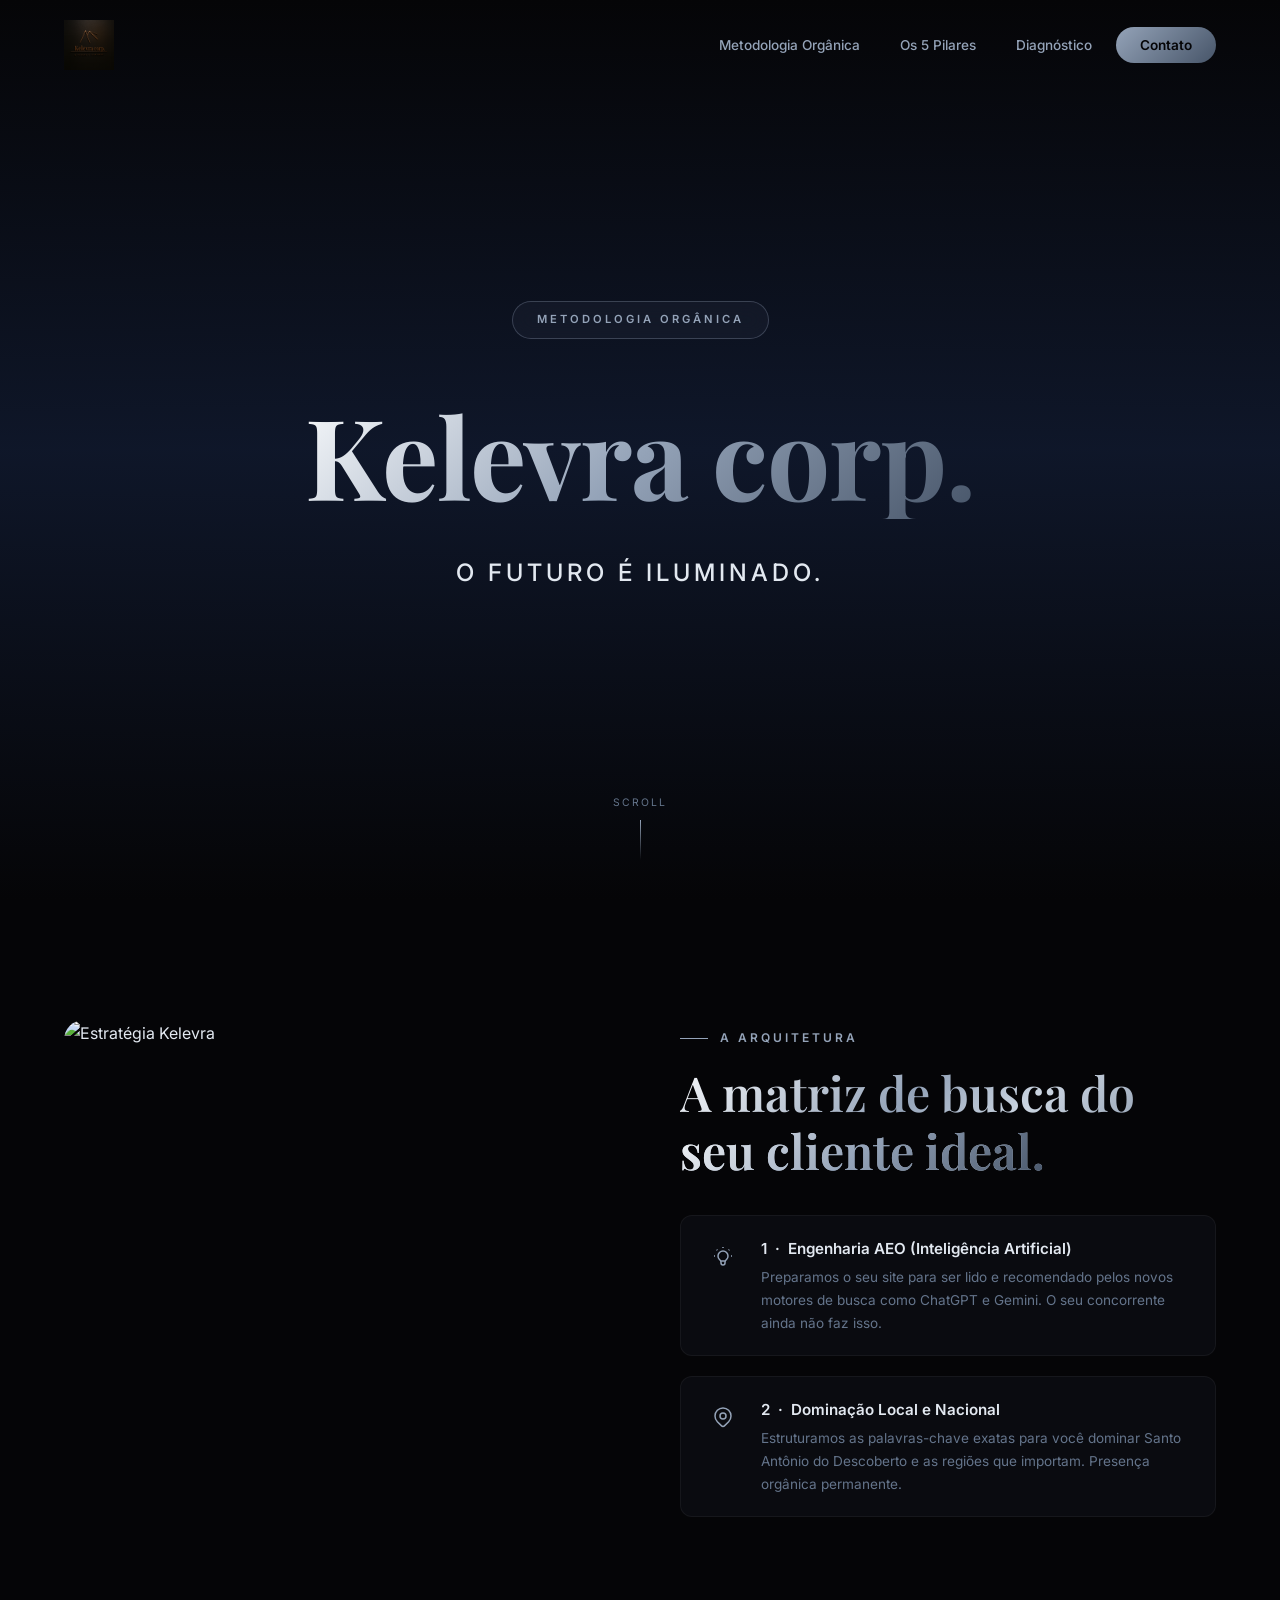
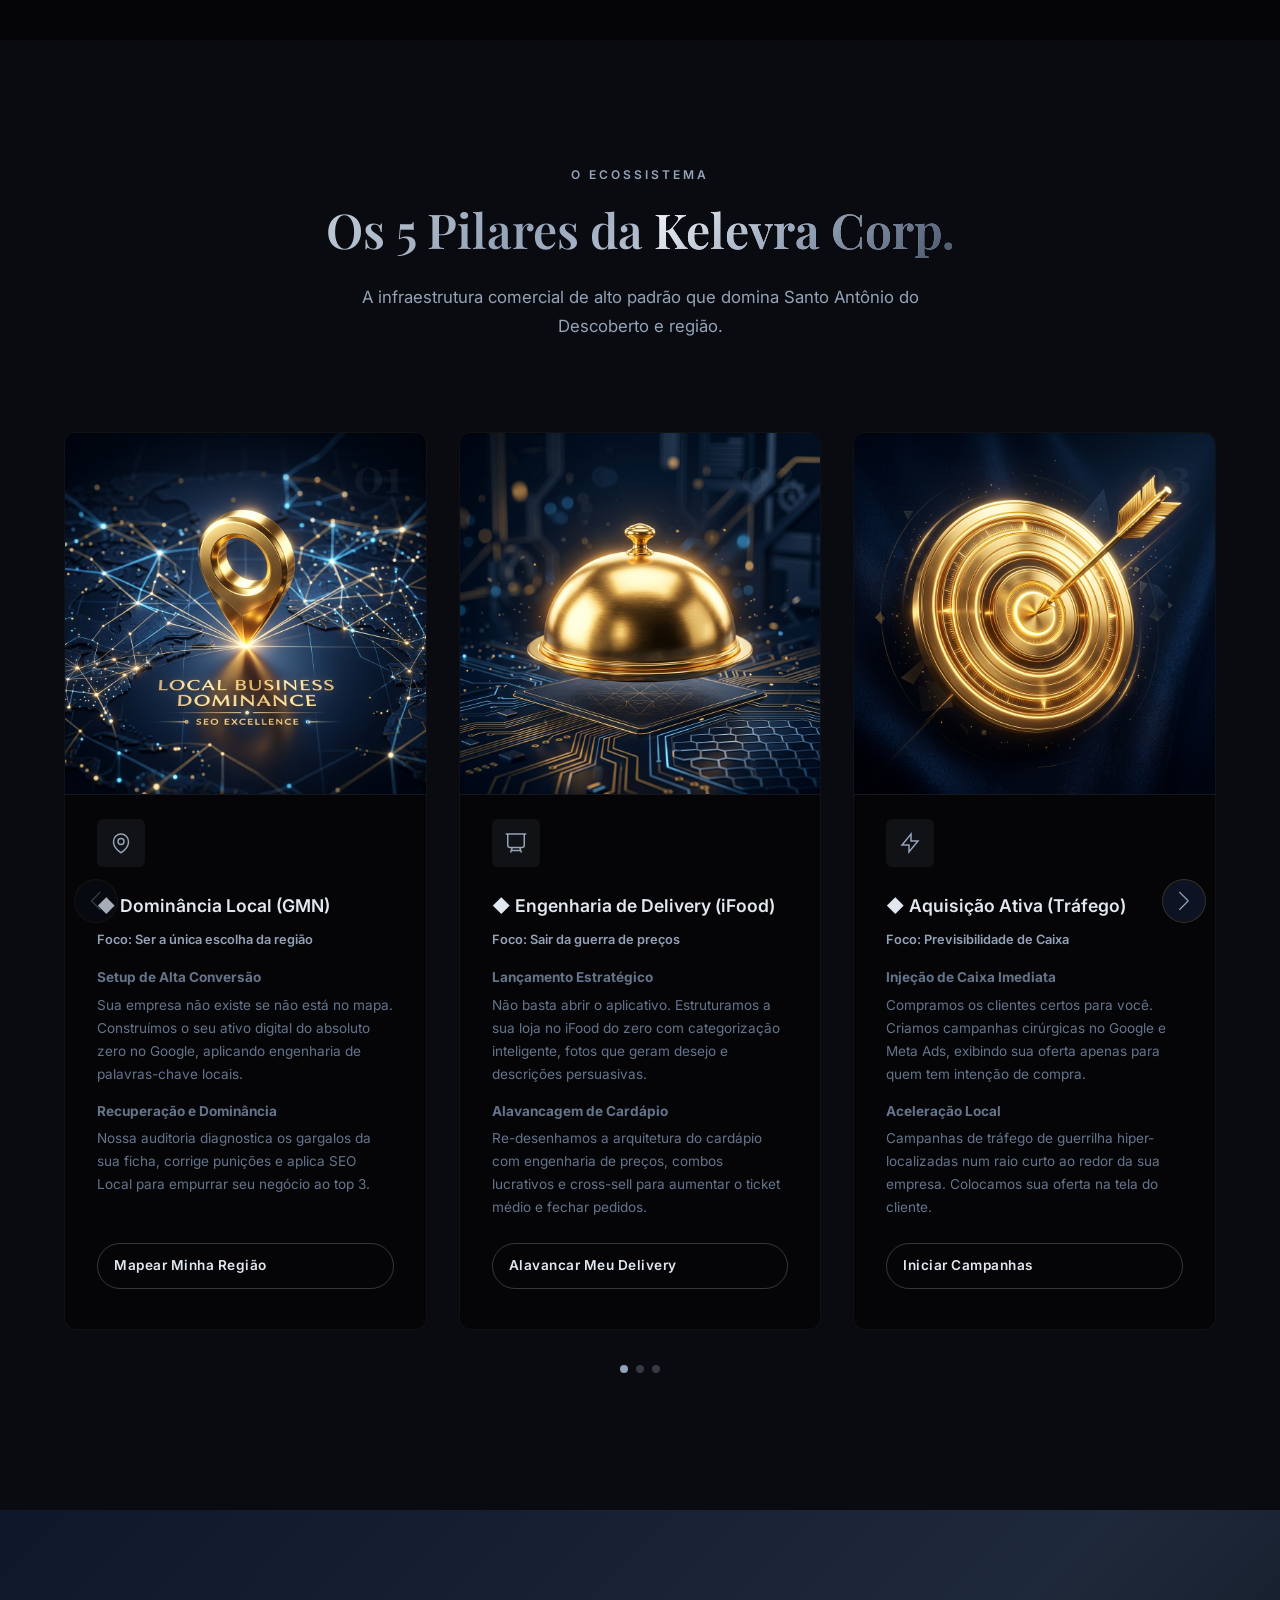
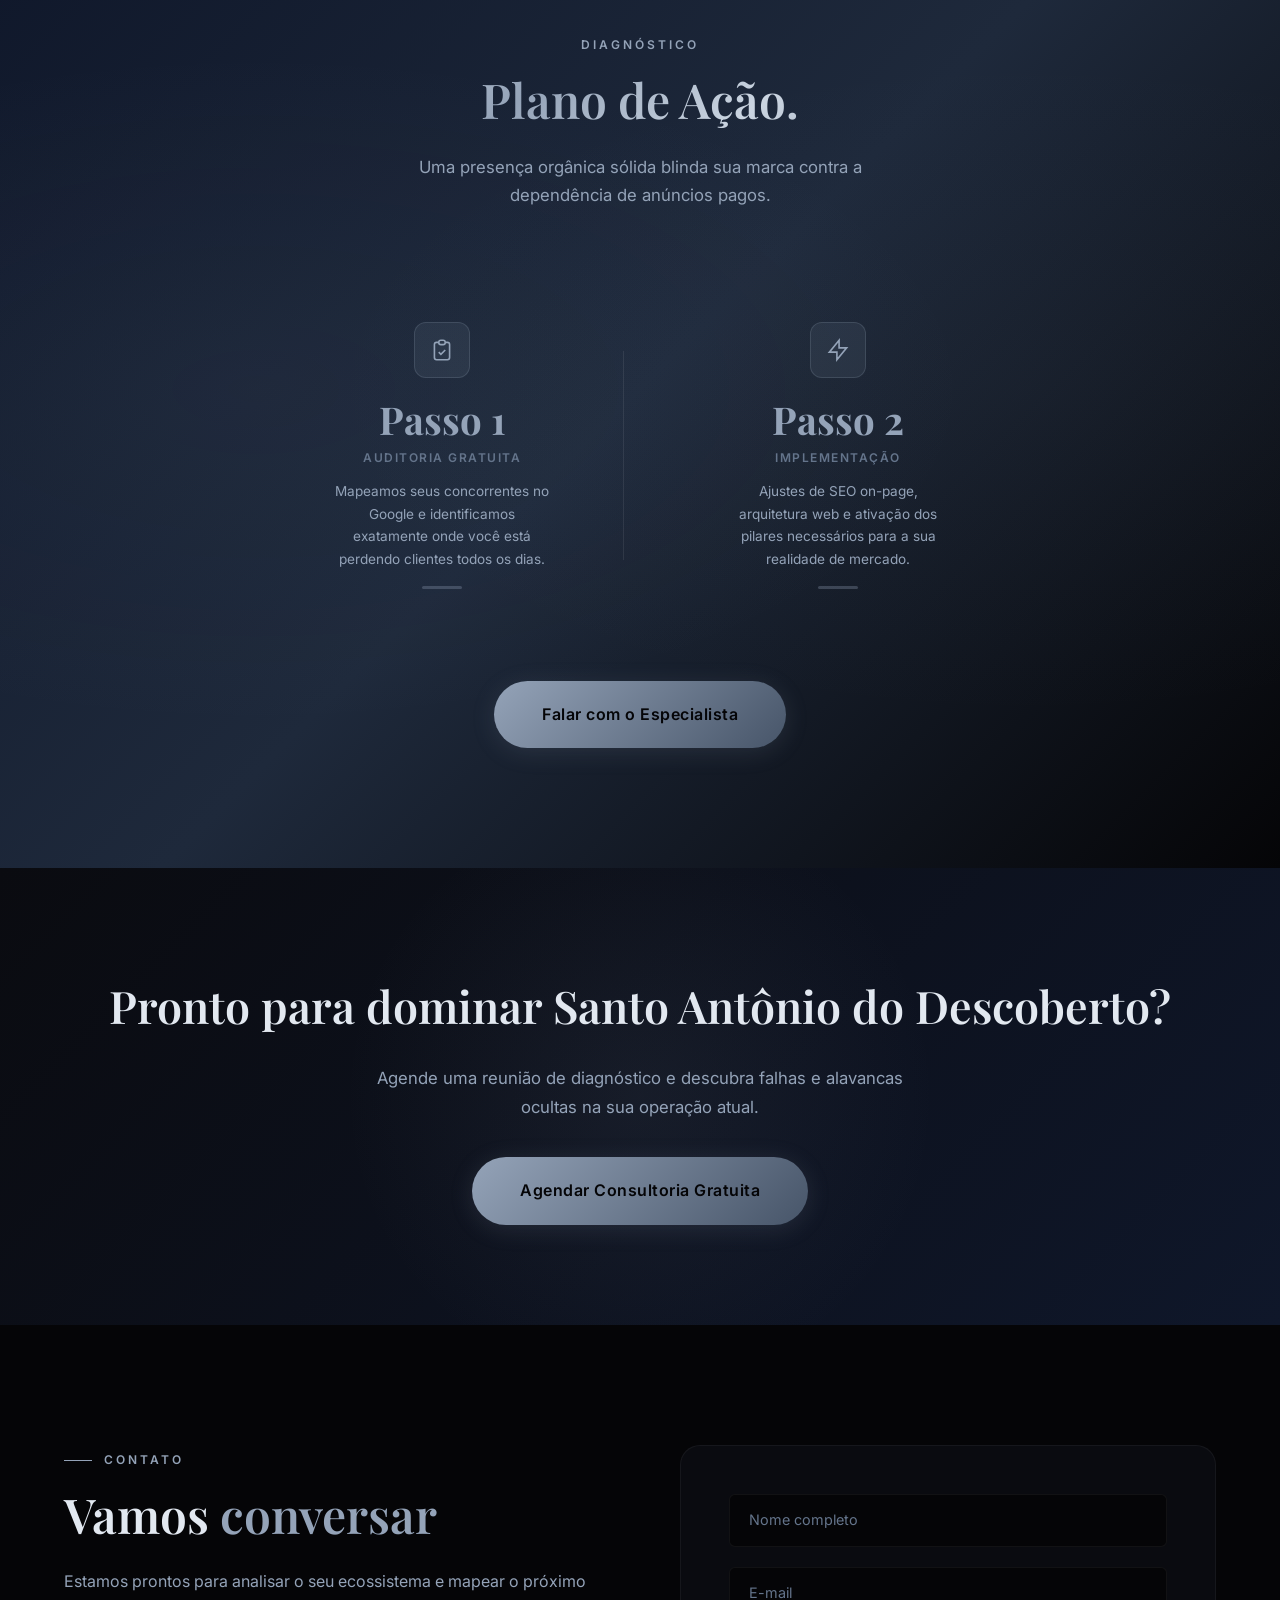
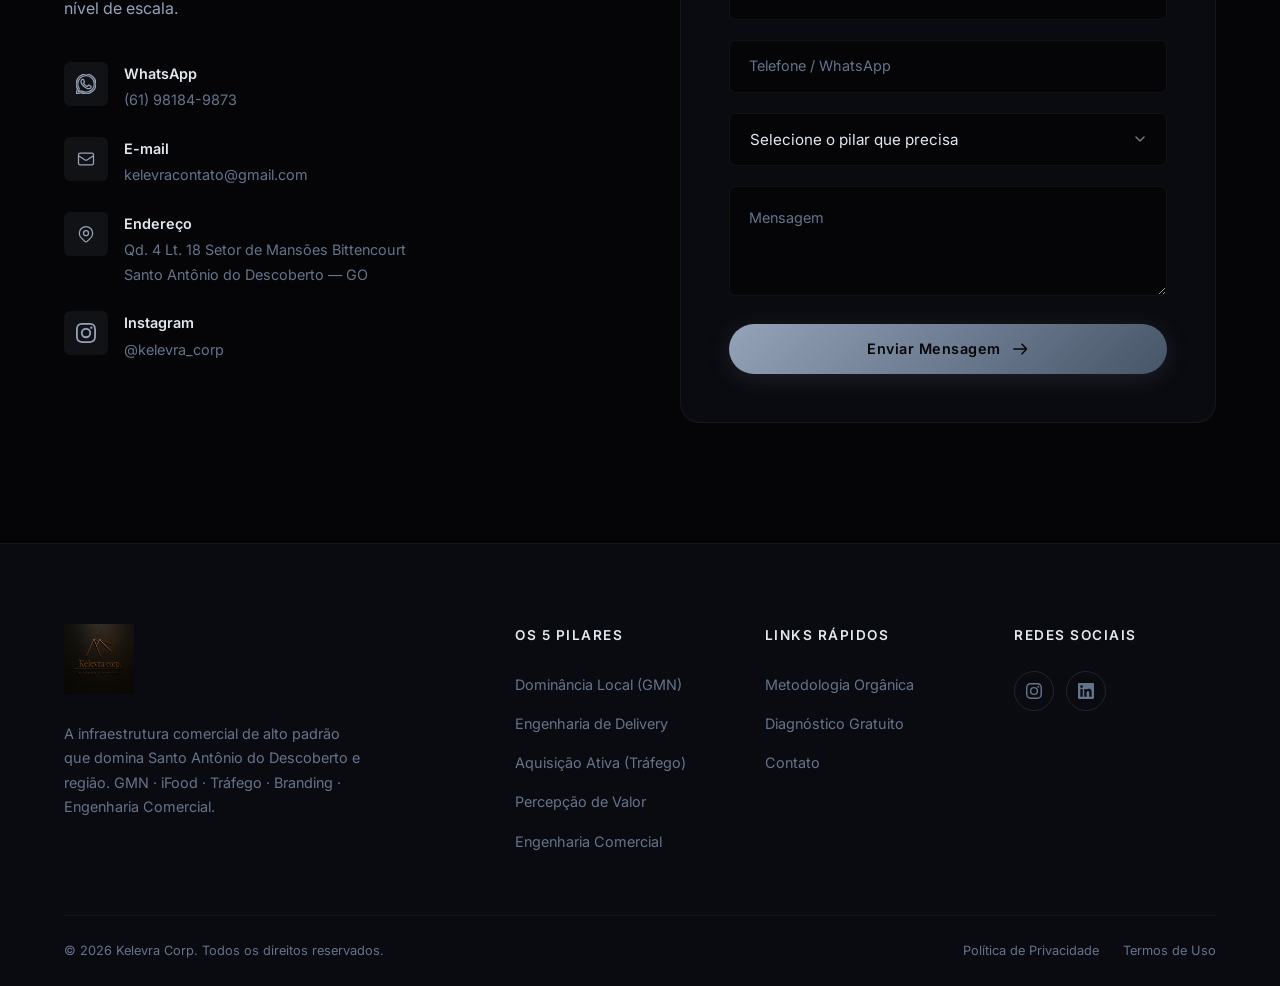
==== index.html @ 85c303d6 "feat: restore hero constellation background and big Kelevra Corp typography" ====
<!DOCTYPE html>
<html lang="pt-BR">

<head>
    <meta charset="UTF-8">
    <meta name="viewport" content="width=device-width, initial-scale=1.0">
    <title>Kelevra Corp — Metodologia Orgânica | Santo Antônio do Descoberto</title>
    <meta name="description"
        content="Kelevra Corp: A infraestrutura comercial de alto padrão que domina Santo Antônio do Descoberto e região. GMN, iFood, Tráfego, Branding e Engenharia Comercial.">
    <link rel="preconnect" href="https://fonts.googleapis.com">
    <link rel="preconnect" href="https://fonts.gstatic.com" crossorigin>
    <link
        href="https://fonts.googleapis.com/css2?family=Playfair+Display:wght@400;500;600;700&family=Inter:wght@300;400;500;600;700&display=swap"
        rel="stylesheet">
    <link rel="stylesheet" href="https://cdn.jsdelivr.net/npm/swiper@11/swiper-bundle.min.css" />
    <link rel="stylesheet" href="style.css">
    <link rel="icon" type="image/png" href="img/logo.png">
    <link rel="apple-touch-icon" href="img/logo.png">
    <meta name="google-site-verification" content="MnLhvFGpfKRBHF4onbJsu8B2w9l1EEUwwXVWxrZ9Z9g" />
</head>

<body>

    <!-- ═══════════════════ HEADER / NAV ═══════════════════ -->
    <header id="header" class="header">
        <div class="container header__inner">
            <a href="#" class="header__logo" aria-label="Kelevra Corp">
                <img src="img/logo.png" alt="Kelevra Corp - O Futuro é Iluminado" class="logo-img">
            </a>

            <nav class="header__nav" id="mainNav">
                <ul class="nav-list">
                    <li><a href="#arquitetura" class="nav-link">Metodologia Orgânica</a></li>
                    <li><a href="#ecossistema" class="nav-link">Os 5 Pilares</a></li>
                    <li><a href="#plano" class="nav-link">Diagnóstico</a></li>
                    <li><a href="#contato" class="nav-link nav-link--cta">Contato</a></li>
                </ul>
            </nav>

            <button class="header__hamburger" id="hamburger" aria-label="Abrir menu">
                <span></span><span></span><span></span>
            </button>
        </div>
    </header>

    <!-- ═══════════════════ HERO ═══════════════════ -->
    <section id="inicio" class="hero">
        <div class="hero__overlay"></div>
        <div class="hero__particles" id="particles"></div>
        <div class="container hero__content">
            <div class="hero__badge animate-on-scroll">Metodologia Orgânica</div>
            <h1 class="hero__title animate-on-scroll text-gold-gradient" style="font-size: clamp(3.5rem, 10vw, 7rem); font-family: var(--font-heading); font-weight: 700; letter-spacing: -1px; margin: 20px 0;">
                Kelevra corp.
            </h1>
            <p class="hero__subtitle animate-on-scroll" style="font-size: clamp(1rem, 3vw, 1.5rem); text-transform: uppercase; letter-spacing: 4px; font-weight: 500; margin-top: 32px; color: var(--color-white);">
                O Futuro é Iluminado.
            </p>
        </div>
        <div class="hero__scroll-indicator">
            <span>Scroll</span>
            <div class="scroll-line"></div>
        </div>
    </section>

    <!-- ═══════════════════ A ARQUITETURA ═══════════════════ -->
    <section id="arquitetura" class="about section">
        <div class="container">
            <div class="about__grid">
                <div class="about__image-wrapper animate-on-scroll">
                    <div class="about__image">
                        <img src="https://images.unsplash.com/photo-1573164713714-d95e436ab8d6?w=600&h=750&fit=crop&q=80"
                            alt="Estratégia Kelevra" />
                    </div>
                </div>
                <div class="about__content animate-on-scroll">
                    <span class="section-label">A Arquitetura</span>
                    <h2 class="section-title text-metallic">A matriz de busca do <span class="text-gold-gradient">seu cliente ideal.</span>
                    </h2>

                    <div class="about__highlights">
                        <div class="highlight-item">
                            <div class="highlight-icon" style="min-width:44px;">
                                <svg viewBox="0 0 24 24" fill="none" stroke="currentColor" stroke-width="1.5">
                                    <path d="M9.663 17h4.673M12 3v1m6.364 1.636l-.707.707M21 12h-1M4 12H3m3.343-5.657l-.707-.707m2.828 9.9a5 5 0 117.072 0l-.548.547A3.374 3.374 0 0014 18.469V19a2 2 0 11-4 0v-.531c0-.895-.356-1.754-.988-2.386l-.548-.547z" />
                                </svg>
                            </div>
                            <div>
                                <h4>1 &nbsp;·&nbsp; Engenharia AEO (Inteligência Artificial)</h4>
                                <p>Preparamos o seu site para ser lido e recomendado pelos novos motores de busca como ChatGPT e Gemini. O seu concorrente ainda não faz isso.</p>
                            </div>
                        </div>
                        <div class="highlight-item">
                            <div class="highlight-icon" style="min-width:44px;">
                                <svg viewBox="0 0 24 24" fill="none" stroke="currentColor" stroke-width="1.5">
                                    <path d="M17.657 16.657L13.414 20.9a1.998 1.998 0 01-2.827 0l-4.244-4.243a8 8 0 1111.314 0z" />
                                    <path d="M15 11a3 3 0 11-6 0 3 3 0 016 0z" />
                                </svg>
                            </div>
                            <div>
                                <h4>2 &nbsp;·&nbsp; Dominação Local e Nacional</h4>
                                <p>Estruturamos as palavras-chave exatas para você dominar Santo Antônio do Descoberto e as regiões que importam. Presença orgânica permanente.</p>
                            </div>
                        </div>
                    </div>
                </div>
            </div>
        </div>
    </section>

    <!-- ═══════════════════ O ECOSSISTEMA ═══════════════════ -->
    <section id="ecossistema" class="services section">
        <div class="container">
            <div class="section-header">
                <span class="section-label animate-on-scroll">O Ecossistema</span>
                <h2 class="section-title animate-on-scroll text-metallic">Os 5 Pilares da <span
                        class="text-gold-gradient">Kelevra Corp.</span></h2>
                <p class="section-subtitle animate-on-scroll">A infraestrutura comercial de alto padrão que domina Santo Antônio do Descoberto e região.</p>
            </div>

            <div class="swiper ecossistema-swiper animate-on-scroll">
                <div class="swiper-wrapper">

                    <!-- Pilar 1: GMN -->
                    <div class="swiper-slide">
                        <div class="service-card" style="display: flex; flex-direction: column; height: 100%;">
                            <div class="service-card__image">
                                <img src="img/Catálogo_1_GMN.png" alt="Dominância Local">
                            </div>
                            <div class="service-card__number">01</div>
                            <div class="service-card__icon">
                                <svg viewBox="0 0 24 24" fill="none" stroke="currentColor" stroke-width="1.5">
                                    <path stroke-linecap="round" stroke-linejoin="round" d="M15 10.5a3 3 0 1 1-6 0 3 3 0 0 1 6 0 Z" />
                                    <path stroke-linecap="round" stroke-linejoin="round" d="M19.5 10.5c0 7.142-7.5 11.25-7.5 11.25s-7.5-4.108-7.5-11.25a7.5 7.5 0 1 1 15 0 Z" />
                                </svg>
                            </div>
                            <h3 class="service-card__title" style="margin-bottom: 8px;">◆ Dominância Local (GMN)</h3>
                            <div style="font-size: 0.8rem; font-weight: 600; color: var(--color-gold); margin-bottom: 16px;">Foco: Ser a única escolha da região</div>

                            <ul class="service-card__bullets" style="margin-top: 0; padding-left: 0; list-style: none;">
                                <li style="margin-bottom: 14px; font-size: 0.85rem; color: var(--color-text-muted);">
                                    <strong style="color: var(--color-text); display: block; margin-bottom: 4px;">Setup de Alta Conversão</strong>
                                    Sua empresa não existe se não está no mapa. Construímos o seu ativo digital do absoluto zero no Google, aplicando engenharia de palavras-chave locais.
                                </li>
                                <li style="margin-bottom: 0; font-size: 0.85rem; color: var(--color-text-muted);">
                                    <strong style="color: var(--color-text); display: block; margin-bottom: 4px;">Recuperação e Dominância</strong>
                                    Nossa auditoria diagnostica os gargalos da sua ficha, corrige punições e aplica SEO Local para empurrar seu negócio ao top 3.
                                </li>
                            </ul>

                            <div style="flex-grow: 1;"></div>
                            <a href="https://wa.me/5561981849873?text=Olá!%20Quero%20dominar%20o%20Google%20Meu%20Negócio%20em%20Santo%20Antônio%20do%20Descoberto." target="_blank" class="btn btn--outline" style="margin-top: 24px; padding: 10px 16px; font-size: 0.85rem; text-align: center;">Mapear Minha Região</a>
                        </div>
                    </div>

                    <!-- Pilar 2: iFood -->
                    <div class="swiper-slide">
                        <div class="service-card" style="display: flex; flex-direction: column; height: 100%;">
                            <div class="service-card__image">
                                <img src="img/Catálogo_2_Delivery.png" alt="Engenharia de Delivery">
                            </div>
                            <div class="service-card__number">02</div>
                            <div class="service-card__icon">
                                <svg viewBox="0 0 24 24" fill="none" stroke="currentColor" stroke-width="1.5">
                                    <path stroke-linecap="round" stroke-linejoin="round" d="M3.75 3v11.25A2.25 2.25 0 0 0 6 16.5h2.25M3.75 3h-1.5m1.5 0h16.5m0 0h1.5m-1.5 0v11.25A2.25 2.25 0 0 1 18 16.5h-2.25m-7.5 0h7.5m-7.5 0-1 3m8.5-3 1 3m0 0 .5 1.5m-.5-1.5h-9.5m0 0-.5 1.5" />
                                </svg>
                            </div>
                            <h3 class="service-card__title" style="margin-bottom: 8px;">◆ Engenharia de Delivery (iFood)</h3>
                            <div style="font-size: 0.8rem; font-weight: 600; color: var(--color-gold); margin-bottom: 16px;">Foco: Sair da guerra de preços</div>

                            <ul class="service-card__bullets" style="margin-top: 0; padding-left: 0; list-style: none;">
                                <li style="margin-bottom: 14px; font-size: 0.85rem; color: var(--color-text-muted);">
                                    <strong style="color: var(--color-text); display: block; margin-bottom: 4px;">Lançamento Estratégico</strong>
                                    Não basta abrir o aplicativo. Estruturamos a sua loja no iFood do zero com categorização inteligente, fotos que geram desejo e descrições persuasivas.
                                </li>
                                <li style="margin-bottom: 0; font-size: 0.85rem; color: var(--color-text-muted);">
                                    <strong style="color: var(--color-text); display: block; margin-bottom: 4px;">Alavancagem de Cardápio</strong>
                                    Re-desenhamos a arquitetura do cardápio com engenharia de preços, combos lucrativos e cross-sell para aumentar o ticket médio e fechar pedidos.
                                </li>
                            </ul>

                            <div style="flex-grow: 1;"></div>
                            <a href="https://wa.me/5561981849873?text=Olá!%20Quero%20alavancar%20minha%20loja%20no%20iFood." target="_blank" class="btn btn--outline" style="margin-top: 24px; padding: 10px 16px; font-size: 0.85rem; text-align: center;">Alavancar Meu Delivery</a>
                        </div>
                    </div>

                    <!-- Pilar 3: Tráfego -->
                    <div class="swiper-slide">
                        <div class="service-card" style="display: flex; flex-direction: column; height: 100%;">
                            <div class="service-card__image">
                                <img src="img/Catálogo_3_Trafego.png" alt="Tráfego">
                            </div>
                            <div class="service-card__number">03</div>
                            <div class="service-card__icon">
                                <svg viewBox="0 0 24 24" fill="none" stroke="currentColor" stroke-width="1.5">
                                    <path d="M13 10V3L4 14h7v7l9-11h-7z" />
                                </svg>
                            </div>
                            <h3 class="service-card__title" style="margin-bottom: 8px;">◆ Aquisição Ativa (Tráfego)</h3>
                            <div style="font-size: 0.8rem; font-weight: 600; color: var(--color-gold); margin-bottom: 16px;">Foco: Previsibilidade de Caixa</div>

                            <ul class="service-card__bullets" style="margin-top: 0; padding-left: 0; list-style: none;">
                                <li style="margin-bottom: 14px; font-size: 0.85rem; color: var(--color-text-muted);">
                                    <strong style="color: var(--color-text); display: block; margin-bottom: 4px;">Injeção de Caixa Imediata</strong>
                                    Compramos os clientes certos para você. Criamos campanhas cirúrgicas no Google e Meta Ads, exibindo sua oferta apenas para quem tem intenção de compra.
                                </li>
                                <li style="margin-bottom: 0; font-size: 0.85rem; color: var(--color-text-muted);">
                                    <strong style="color: var(--color-text); display: block; margin-bottom: 4px;">Aceleração Local</strong>
                                    Campanhas de tráfego de guerrilha hiper-localizadas num raio curto ao redor da sua empresa. Colocamos sua oferta na tela do cliente.
                                </li>
                            </ul>

                            <div style="flex-grow: 1;"></div>
                            <a href="https://wa.me/5561981849873?text=Olá!%20Quero%20criar%20campanhas%20de%20tráfego%20para%20meu%20negócio." target="_blank" class="btn btn--outline" style="margin-top: 24px; padding: 10px 16px; font-size: 0.85rem; text-align: center;">Iniciar Campanhas</a>
                        </div>
                    </div>

                    <!-- Pilar 4: Branding -->
                    <div class="swiper-slide">
                        <div class="service-card" style="display: flex; flex-direction: column; height: 100%;">
                            <div class="service-card__image">
                                <img src="img/Catálogo_4_Branding.png" alt="Branding">
                            </div>
                            <div class="service-card__number">04</div>
                            <div class="service-card__icon">
                                <svg viewBox="0 0 24 24" fill="none" stroke="currentColor" stroke-width="1.5">
                                    <path d="M9 12l2 2 4-4m5.618-4.016A11.955 11.955 0 0112 2.944a11.955 11.955 0 01-8.618 3.04A12.02 12.02 0 003 9c0 5.591 3.824 10.29 9 11.622 5.176-1.332 9-6.03 9-11.622 0-1.042-.133-2.052-.382-3.016z" />
                                </svg>
                            </div>
                            <h3 class="service-card__title" style="margin-bottom: 8px;">◆ Percepção de Valor (Branding)</h3>
                            <div style="font-size: 0.8rem; font-weight: 600; color: var(--color-gold); margin-bottom: 16px;">Foco: Blindagem contra preço</div>

                            <ul class="service-card__bullets" style="margin-top: 0; padding-left: 0; list-style: none;">
                                <li style="margin-bottom: 0; font-size: 0.85rem; color: var(--color-text-muted);">
                                    <strong style="color: var(--color-text); display: block; margin-bottom: 4px;">Design de Autoridade</strong>
                                    O cliente julga a qualidade do seu serviço nos primeiros 3 segundos. Criamos uma identidade visual premium que transmite confiança e justifica cobrar mais caro. Torne-se a referência definitiva.
                                </li>
                            </ul>

                            <div style="flex-grow: 1;"></div>
                            <a href="https://wa.me/5561981849873?text=Olá!%20Quero%20construir%20uma%20identidade%20visual%20premium." target="_blank" class="btn btn--outline" style="margin-top: 24px; padding: 10px 16px; font-size: 0.85rem; text-align: center;">Elevar Minha Marca</a>
                        </div>
                    </div>

                    <!-- Pilar 5: Engenharia Comercial -->
                    <div class="swiper-slide">
                        <div class="service-card" style="display: flex; flex-direction: column; height: 100%;">
                            <div class="service-card__image">
                                <img src="img/Catálogo_5_Comercial.png" alt="Engenharia Comercial">
                            </div>
                            <div class="service-card__number">05</div>
                            <div class="service-card__icon">
                                <svg viewBox="0 0 24 24" fill="none" stroke="currentColor" stroke-width="1.5">
                                    <path d="M17 20h5v-2a3 3 0 00-5.356-1.857M17 20H7m10 0v-2c0-.656-.126-1.283-.356-1.857M7 20H2v-2a3 3 0 015.356-1.857M7 20v-2c0-.656.126-1.283.356-1.857m0 0a5.002 5.002 0 019.288 0M15 7a3 3 0 11-6 0 3 3 0 016 0z" />
                                </svg>
                            </div>
                            <h3 class="service-card__title" style="margin-bottom: 8px;">◆ Engenharia Comercial</h3>
                            <div style="font-size: 0.8rem; font-weight: 600; color: var(--color-gold); margin-bottom: 16px;">Foco: Atendentes em Closers</div>

                            <ul class="service-card__bullets" style="margin-top: 0; padding-left: 0; list-style: none;">
                                <li style="margin-bottom: 0; font-size: 0.85rem; color: var(--color-text-muted);">
                                    <strong style="color: var(--color-text); display: block; margin-bottom: 4px;">Esquadrão de Vendas</strong>
                                    Ter leads não adianta se o time queima a venda. Implementamos processos de alta conversão (SPIN Selling, BANT, AIDA) e análise comportamental (DISC). Escale sua taxa de conversão.
                                </li>
                            </ul>

                            <div style="flex-grow: 1;"></div>
                            <a href="https://wa.me/5561981849873?text=Olá!%20Quero%20estruturar%20meu%20time%20comercial." target="_blank" class="btn btn--outline" style="margin-top: 24px; padding: 10px 16px; font-size: 0.85rem; text-align: center;">Estruturar Meu Time</a>
                        </div>
                    </div>

                </div>

                <!-- Swiper Controls -->
                <div class="swiper-pagination"></div>
                <div class="swiper-button-prev"></div>
                <div class="swiper-button-next"></div>
            </div>
        </div>
    </section>

    <!-- ═══════════════════ PLANO DE AÇÃO ═══════════════════ -->
    <section id="plano" class="metrics section">
        <div class="metrics__bg"></div>
        <div class="container">
            <div class="section-header">
                <span class="section-label animate-on-scroll">Diagnóstico</span>
                <h2 class="section-title animate-on-scroll text-metallic">Plano de <span class="text-gold">Ação.</span></h2>
                <p class="section-subtitle animate-on-scroll" style="max-width: 520px; margin: 0 auto;">Uma presença orgânica sólida blinda sua marca contra a dependência de anúncios pagos.</p>
            </div>
            <div class="metrics__grid differentials__grid" style="grid-template-columns: repeat(auto-fit, minmax(280px, 1fr)); max-width: 760px; margin: 0 auto;">

                <div class="differential-card animate-on-scroll">
                    <div class="differential-card__icon">
                        <svg viewBox="0 0 24 24" fill="none" stroke="currentColor" stroke-width="1.5">
                            <path d="M9 5H7a2 2 0 00-2 2v12a2 2 0 002 2h10a2 2 0 002-2V7a2 2 0 00-2-2h-2M9 5a2 2 0 002 2h2a2 2 0 002-2M9 5a2 2 0 012-2h2a2 2 0 012 2m-6 9l2 2 4-4" />
                        </svg>
                    </div>
                    <div class="differential-card__value">Passo 1</div>
                    <div class="differential-card__label">Auditoria Gratuita</div>
                    <p class="differential-card__desc">Mapeamos seus concorrentes no Google e identificamos exatamente onde você está perdendo clientes todos os dias.</p>
                    <div class="metric-card__bar"></div>
                </div>

                <div class="differential-card animate-on-scroll">
                    <div class="differential-card__icon">
                        <svg viewBox="0 0 24 24" fill="none" stroke="currentColor" stroke-width="1.5">
                            <path d="M13 10V3L4 14h7v7l9-11h-7z" />
                        </svg>
                    </div>
                    <div class="differential-card__value">Passo 2</div>
                    <div class="differential-card__label">Implementação</div>
                    <p class="differential-card__desc">Ajustes de SEO on-page, arquitetura web e ativação dos pilares necessários para a sua realidade de mercado.</p>
                    <div class="metric-card__bar"></div>
                </div>

            </div>

            <div style="text-align: center; margin-top: 52px;">
                <a href="https://wa.me/5561981849873?text=Olá!%20Quero%20fazer%20minha%20auditoria%20gratuita%20com%20a%20Kelevra%20Corp." target="_blank" class="btn btn--primary btn--lg">Falar com o Especialista</a>
            </div>
        </div>
    </section>

    <!-- ═══════════════════ CTA ═══════════════════ -->
    <section class="cta section">
        <div class="cta__bg"></div>
        <div class="container cta__content animate-on-scroll">
            <h2 class="cta__title">Pronto para dominar Santo Antônio do Descoberto?</h2>
            <p class="cta__text">Agende uma reunião de diagnóstico e descubra falhas e alavancas ocultas na sua operação atual.</p>
            <a href="#contato" class="btn btn--primary btn--lg">Agendar Consultoria Gratuita</a>
        </div>
    </section>

    <!-- ═══════════════════ CONTATO ═══════════════════ -->
    <section id="contato" class="contact section">
        <div class="container">
            <div class="contact__grid">
                <div class="contact__info">
                    <span class="section-label animate-on-scroll">Contato</span>
                    <h2 class="section-title animate-on-scroll">Vamos <span class="text-gold">conversar</span></h2>
                    <p class="contact__text animate-on-scroll">Estamos prontos para analisar o seu ecossistema e mapear o próximo nível de escala.</p>

                    <div class="contact__details animate-on-scroll">
                        <div class="contact-item">
                            <div class="contact-item__icon">
                                <svg viewBox="0 0 24 24" fill="none" stroke="currentColor" stroke-width="1.5">
                                    <path d="M17.472 14.382c-.297-.149-1.758-.867-2.03-.967-.273-.099-.471-.148-.67.15-.197.297-.767.966-.94 1.164-.173.199-.347.223-.644.075-.297-.15-1.255-.463-2.39-1.475-.883-.788-1.48-1.761-1.653-2.059-.173-.297-.018-.458.13-.606.134-.133.298-.347.446-.52.149-.174.198-.298.298-.497.099-.198.05-.371-.025-.52-.075-.149-.669-1.612-.916-2.207-.242-.579-.487-.5-.669-.51-.173-.008-.371-.01-.57-.01-.198 0-.52.074-.792.372-.272.297-1.04 1.016-1.04 2.479 0 1.462 1.065 2.875 1.213 3.074.149.198 2.096 3.2 5.077 4.487.709.306 1.262.489 1.694.625.712.227 1.36.195 1.871.118.571-.085 1.758-.719 2.006-1.413.248-.694.248-1.289.173-1.413-.074-.124-.272-.198-.57-.347m-5.421 7.403h-.004a9.87 9.87 0 01-5.031-1.378l-.361-.214-3.741.982.998-3.648-.235-.374a9.86 9.86 0 01-1.51-5.26c.001-5.45 4.436-9.884 9.888-9.884 2.64 0 5.122 1.03 6.988 2.898a9.825 9.825 0 012.893 6.994c-.003 5.45-4.437 9.884-9.885 9.884m8.413-18.297A11.815 11.815 0 0012.05 0C5.495 0 .16 5.335.157 11.892c0 2.096.547 4.142 1.588 5.945L.057 24l6.305-1.654a11.882 11.882 0 005.683 1.448h.005c6.554 0 11.89-5.335 11.893-11.893a11.821 11.821 0 00-3.48-8.413z" />
                                </svg>
                            </div>
                            <div>
                                <h4>WhatsApp</h4>
                                <p><a href="https://wa.me/5561981849873" target="_blank" style="color:inherit;">(61) 98184-9873</a></p>
                            </div>
                        </div>
                        <div class="contact-item">
                            <div class="contact-item__icon">
                                <svg viewBox="0 0 24 24" fill="none" stroke="currentColor" stroke-width="1.5">
                                    <path d="M3 8l7.89 5.26a2 2 0 002.22 0L21 8M5 19h14a2 2 0 002-2V7a2 2 0 00-2-2H5a2 2 0 00-2 2v10a2 2 0 002 2z" />
                                </svg>
                            </div>
                            <div>
                                <h4>E-mail</h4>
                                <p>kelevracontato@gmail.com</p>
                            </div>
                        </div>
                        <div class="contact-item">
                            <div class="contact-item__icon">
                                <svg viewBox="0 0 24 24" fill="none" stroke="currentColor" stroke-width="1.5">
                                    <path d="M17.657 16.657L13.414 20.9a1.998 1.998 0 01-2.827 0l-4.244-4.243a8 8 0 1111.314 0z" />
                                    <path d="M15 11a3 3 0 11-6 0 3 3 0 016 0z" />
                                </svg>
                            </div>
                            <div>
                                <h4>Endereço</h4>
                                <p>Qd. 4 Lt. 18 Setor de Mansões Bittencourt<br>Santo Antônio do Descoberto — GO</p>
                            </div>
                        </div>
                        <div class="contact-item">
                            <div class="contact-item__icon">
                                <svg viewBox="0 0 24 24" fill="currentColor">
                                    <path d="M12 2.163c3.204 0 3.584.012 4.85.07 3.252.148 4.771 1.691 4.919 4.919.058 1.265.069 1.645.069 4.849 0 3.205-.012 3.584-.069 4.849-.149 3.225-1.664 4.771-4.919 4.919-1.266.058-1.644.07-4.85.07-3.204 0-3.584-.012-4.849-.07-3.26-.149-4.771-1.699-4.919-4.92-.058-1.265-.07-1.644-.07-4.849 0-3.204.013-3.583.07-4.849.149-3.227 1.664-4.771 4.919-4.919 1.266-.057 1.645-.069 4.849-.069zM12 0C8.741 0 8.333.014 7.053.072 2.695.272.273 2.69.073 7.052.014 8.333 0 8.741 0 12c0 3.259.014 3.668.072 4.948.2 4.358 2.618 6.78 6.98 6.98C8.333 23.986 8.741 24 12 24c3.259 0 3.668-.014 4.948-.072 4.354-.2 6.782-2.618 6.979-6.98.059-1.28.073-1.689.073-4.948 0-3.259-.014-3.667-.072-4.947-.196-4.354-2.617-6.78-6.979-6.98C15.668.014 15.259 0 12 0zm0 5.838a6.162 6.162 0 100 12.324 6.162 6.162 0 000-12.324zM12 16a4 4 0 110-8 4 4 0 010 8zm6.406-11.845a1.44 1.44 0 100 2.881 1.44 1.44 0 000-2.881z" />
                                </svg>
                            </div>
                            <div>
                                <h4>Instagram</h4>
                                <p><a href="https://www.instagram.com/kelevra_corp" target="_blank" style="color:inherit;">@kelevra_corp</a></p>
                            </div>
                        </div>
                    </div>
                </div>

                <form class="contact__form animate-on-scroll" id="contactForm">
                    <div class="form-group">
                        <input type="text" id="name" name="name" placeholder=" " required>
                        <label for="name">Nome completo</label>
                    </div>
                    <div class="form-group">
                        <input type="email" id="email" name="email" placeholder=" " required>
                        <label for="email">E-mail</label>
                    </div>
                    <div class="form-group">
                        <input type="tel" id="phone" name="phone" placeholder=" ">
                        <label for="phone">Telefone / WhatsApp</label>
                    </div>
                    <div class="form-group">
                        <select id="service" name="service" required>
                            <option value="" disabled selected>Selecione o pilar que precisa</option>
                            <option value="gmn">Dominância Local (Google Meu Negócio)</option>
                            <option value="ifood">Engenharia de Delivery (iFood)</option>
                            <option value="trafego">Aquisição Ativa (Tráfego Pago)</option>
                            <option value="branding">Percepção de Valor (Branding)</option>
                            <option value="comercial">Engenharia Comercial</option>
                            <option value="completo">Ecossistema Completo (5 Pilares)</option>
                        </select>
                    </div>
                    <div class="form-group">
                        <textarea id="message" name="message" rows="4" placeholder=" " required></textarea>
                        <label for="message">Mensagem</label>
                    </div>
                    <button type="submit" class="btn btn--primary btn--full">
                        <span>Enviar Mensagem</span>
                        <svg viewBox="0 0 24 24" fill="none" stroke="currentColor" stroke-width="2">
                            <path d="M14 5l7 7m0 0l-7 7m7-7H3" />
                        </svg>
                    </button>
                </form>
            </div>
        </div>
    </section>

    <!-- ═══════════════════ FOOTER ═══════════════════ -->
    <footer class="footer">
        <div class="container">
            <div class="footer__grid">
                <div class="footer__brand">
                    <a href="#" class="header__logo" aria-label="Kelevra Corp">
                        <img src="img/logo.png" alt="Kelevra Corp - O Futuro é Iluminado"
                            class="logo-img logo-img--footer">
                    </a>
                    <p class="footer__description">A infraestrutura comercial de alto padrão que domina Santo Antônio do Descoberto e região. GMN · iFood · Tráfego · Branding · Engenharia Comercial.</p>
                </div>
                <div class="footer__links">
                    <h4>Os 5 Pilares</h4>
                    <ul>
                        <li><a href="#ecossistema">Dominância Local (GMN)</a></li>
                        <li><a href="#ecossistema">Engenharia de Delivery</a></li>
                        <li><a href="#ecossistema">Aquisição Ativa (Tráfego)</a></li>
                        <li><a href="#ecossistema">Percepção de Valor</a></li>
                        <li><a href="#ecossistema">Engenharia Comercial</a></li>
                    </ul>
                </div>
                <div class="footer__links">
                    <h4>Links Rápidos</h4>
                    <ul>
                        <li><a href="#arquitetura">Metodologia Orgânica</a></li>
                        <li><a href="#plano">Diagnóstico Gratuito</a></li>
                        <li><a href="#contato">Contato</a></li>
                    </ul>
                </div>
                <div class="footer__social">
                    <h4>Redes Sociais</h4>
                    <div class="social-icons">
                        <a href="https://www.instagram.com/kelevra_corp" target="_blank" rel="noopener noreferrer"
                            aria-label="Instagram" class="social-icon">
                            <svg viewBox="0 0 24 24" fill="currentColor">
                                <path d="M12 2.163c3.204 0 3.584.012 4.85.07 3.252.148 4.771 1.691 4.919 4.919.058 1.265.069 1.645.069 4.849 0 3.205-.012 3.584-.069 4.849-.149 3.225-1.664 4.771-4.919 4.919-1.266.058-1.644.07-4.85.07-3.204 0-3.584-.012-4.849-.07-3.26-.149-4.771-1.699-4.919-4.92-.058-1.265-.07-1.644-.07-4.849 0-3.204.013-3.583.07-4.849.149-3.227 1.664-4.771 4.919-4.919 1.266-.057 1.645-.069 4.849-.069zM12 0C8.741 0 8.333.014 7.053.072 2.695.272.273 2.69.073 7.052.014 8.333 0 8.741 0 12c0 3.259.014 3.668.072 4.948.2 4.358 2.618 6.78 6.98 6.98C8.333 23.986 8.741 24 12 24c3.259 0 3.668-.014 4.948-.072 4.354-.2 6.782-2.618 6.979-6.98.059-1.28.073-1.689.073-4.948 0-3.259-.014-3.667-.072-4.947-.196-4.354-2.617-6.78-6.979-6.98C15.668.014 15.259 0 12 0zm0 5.838a6.162 6.162 0 100 12.324 6.162 6.162 0 000-12.324zM12 16a4 4 0 110-8 4 4 0 010 8zm6.406-11.845a1.44 1.44 0 100 2.881 1.44 1.44 0 000-2.881z" />
                            </svg>
                        </a>
                        <a href="https://www.linkedin.com/company/112050224" target="_blank" rel="noopener noreferrer"
                            aria-label="LinkedIn" class="social-icon">
                            <svg viewBox="0 0 24 24" fill="currentColor">
                                <path d="M20.447 20.452h-3.554v-5.569c0-1.328-.027-3.037-1.852-3.037-1.853 0-2.136 1.445-2.136 2.939v5.667H9.351V9h3.414v1.561h.046c.477-.9 1.637-1.85 3.37-1.85 3.601 0 4.267 2.37 4.267 5.455v6.286zM5.337 7.433a2.062 2.062 0 01-2.063-2.065 2.064 2.064 0 112.063 2.065zm1.782 13.019H3.555V9h3.564v11.452zM22.225 0H1.771C.792 0 0 .774 0 1.729v20.542C0 23.227.792 24 1.771 24h20.451C23.2 24 24 23.227 24 22.271V1.729C24 .774 23.2 0 22.222 0h.003z" />
                            </svg>
                        </a>
                    </div>
                </div>
            </div>
            <div class="footer__bottom">
                <p>&copy; 2026 Kelevra Corp. Todos os direitos reservados.</p>
                <div class="footer__bottom-links">
                    <a href="#">Política de Privacidade</a>
                    <a href="#">Termos de Uso</a>
                </div>
            </div>
        </div>
    </footer>

    <script src="https://cdn.jsdelivr.net/npm/swiper@11/swiper-bundle.min.js"></script>
    <script src="https://cdn.jsdelivr.net/npm/particles.js@2.0.0/particles.min.js"></script>
    <script src="script.js"></script>
</body>

</html>
---- style.css ----
/* ═══════════════════════════════════════════════════════
   lKelevra Corp. — Design System & Styles
   O FUTURO É ILUMINADO.
   ═══════════════════════════════════════════════════════ */

/* ─── CUSTOM PROPERTIES ─── */
:root {
    --color-bg-primary: #050507;
    --color-bg-secondary: #0a0b10;
    --color-bg-tertiary: #111827;
    --color-bg-card: #0f172a;
    --color-navy: #1e293b;
    --color-navy-deep: #0f172a;
    --color-gold: #94a3b8;
    --color-gold-light: #cbd5e1;
    --color-gold-dark: #475569;
    --color-white: #e2e8f0;
    --color-text-primary: #e2e8f0;
    --color-text-secondary: #94a3b8;
    --color-text-muted: #64748b;
    --color-border: rgba(255, 255, 255, 0.05);
    --color-glass: rgba(10, 11, 16, 0.65);
    
    --accent-metallic: linear-gradient(135deg, #f8fafc 0%, #94a3b8 40%, #cbd5e1 60%, #64748b 100%);
    --accent-gold: linear-gradient(135deg, #f8fafc 0%, #94a3b8 50%, #475569 100%);

    --font-heading: 'Playfair Display', Georgia, serif;
    --font-body: 'Inter', -apple-system, sans-serif;

    --radius-sm: 6px;
    --radius-md: 12px;
    --radius-lg: 20px;
    --radius-full: 999px;

    --shadow-sm: 0 2px 8px rgba(0, 0, 0, 0.15);
    --shadow-md: 0 8px 30px rgba(0, 0, 0, 0.25);
    --shadow-lg: 0 20px 60px rgba(0, 0, 0, 0.35);
    --shadow-gold: 0 4px 25px rgba(148, 163, 184, 0.15);

    --transition-fast: 0.2s cubic-bezier(0.4, 0, 0.2, 1);
    --transition-smooth: 0.4s cubic-bezier(0.4, 0, 0.2, 1);
    --transition-spring: 0.6s cubic-bezier(0.34, 1.56, 0.64, 1);

    --container-max: 1200px;
    --section-padding: 120px;
}

/* ─── RESET ─── */
*,
*::before,
*::after {
    margin: 0;
    padding: 0;
    box-sizing: border-box;
}

html {
    scroll-behavior: smooth;
    font-size: 16px;
    -webkit-font-smoothing: antialiased;
    -moz-osx-font-smoothing: grayscale;
}

body {
    font-family: var(--font-body);
    background-color: var(--color-bg-primary);
    color: var(--color-text-primary);
    line-height: 1.7;
    overflow-x: hidden;
}

img {
    max-width: 100%;
    height: auto;
    display: block;
}

a {
    text-decoration: none;
    color: inherit;
    transition: color var(--transition-fast);
}

ul {
    list-style: none;
}

.container {
    max-width: var(--container-max);
    margin: 0 auto;
    padding: 0 24px;
}

.text-gold {
    color: var(--color-gold);
}

.text-metallic {
    background: var(--accent-metallic);
    -webkit-background-clip: text;
    -webkit-text-fill-color: transparent;
    background-clip: text;
}

.text-gold-gradient {
    background: var(--accent-gold);
    -webkit-background-clip: text;
    -webkit-text-fill-color: transparent;
    background-clip: text;
}

/* ─── SECTION COMMONS ─── */
.section {
    padding: var(--section-padding) 0;
    position: relative;
}

.section-label {
    display: inline-block;
    font-family: var(--font-body);
    font-size: 0.75rem;
    font-weight: 600;
    letter-spacing: 3px;
    text-transform: uppercase;
    color: var(--color-gold);
    margin-bottom: 16px;
    position: relative;
    padding-left: 40px;
}

.section-label::before {
    content: '';
    position: absolute;
    left: 0;
    top: 50%;
    width: 28px;
    height: 1px;
    background: var(--color-gold);
}

.section-title {
    font-family: var(--font-heading);
    font-size: clamp(2rem, 4vw, 3rem);
    font-weight: 600;
    line-height: 1.2;
    color: var(--color-white);
    margin-bottom: 24px;
}

.section-subtitle {
    font-size: 1.05rem;
    color: var(--color-text-secondary);
    max-width: 560px;
}

.section-header {
    text-align: center;
    margin-bottom: 72px;
}

.section-header .section-label::before {
    display: none;
}

.section-header .section-label {
    padding-left: 0;
}

.section-header .section-subtitle {
    margin: 0 auto;
}

/* ─── BUTTONS ─── */
.btn {
    display: inline-flex;
    align-items: center;
    gap: 10px;
    font-family: var(--font-body);
    font-size: 0.9rem;
    font-weight: 600;
    padding: 16px 36px;
    border-radius: var(--radius-full);
    border: none;
    cursor: pointer;
    transition: all var(--transition-smooth);
    letter-spacing: 0.5px;
    position: relative;
    overflow: hidden;
}

.btn svg {
    width: 18px;
    height: 18px;
    transition: transform var(--transition-smooth);
}

.btn:hover svg {
    transform: translateX(4px);
}

.btn--primary {
    background: linear-gradient(135deg, var(--color-gold), var(--color-gold-dark));
    color: var(--color-bg-primary);
    box-shadow: var(--shadow-gold);
}

.btn--primary::before {
    content: '';
    position: absolute;
    inset: 0;
    background: linear-gradient(135deg, var(--color-gold-light), var(--color-gold));
    opacity: 0;
    transition: opacity var(--transition-smooth);
}

.btn--primary:hover {
    transform: translateY(-2px);
    box-shadow: 0 8px 35px rgba(148, 163, 184, 0.3);
}

.btn--primary:hover::before {
    opacity: 1;
}

.btn--primary span,
.btn--primary svg {
    position: relative;
    z-index: 1;
}

.btn--outline {
    background: transparent;
    color: var(--color-white);
    border: 1px solid rgba(255, 255, 255, 0.2);
}

.btn--outline:hover {
    border-color: var(--color-gold);
    color: var(--color-gold);
    transform: translateY(-2px);
}

.btn--lg {
    padding: 20px 48px;
    font-size: 1rem;
}

.btn--full {
    width: 100%;
    justify-content: center;
}

/* ════════════════════════ HEADER ════════════════════════ */
.header {
    position: fixed;
    top: 0;
    left: 0;
    right: 0;
    z-index: 1000;
    padding: 20px 0;
    transition: all var(--transition-smooth);
}

.header.scrolled {
    background: rgba(30, 30, 30, 0.92);
    backdrop-filter: blur(20px);
    -webkit-backdrop-filter: blur(20px);
    padding: 12px 0;
    border-bottom: 1px solid var(--color-border);
}

.header__inner {
    display: flex;
    align-items: center;
    justify-content: space-between;
}

.header__logo {
    display: flex;
    align-items: center;
    gap: 12px;
}

.logo-icon {
    width: 50px;
    height: 32px;
    color: var(--color-gold);
}

.logo-text {
    display: flex;
    flex-direction: column;
}

.logo-name {
    font-family: var(--font-heading);
    font-size: 1.15rem;
    font-weight: 600;
    color: var(--color-white);
    line-height: 1.2;
}

.logo-tagline {
    font-size: 0.55rem;
    letter-spacing: 2.5px;
    color: var(--color-text-muted);
    text-transform: uppercase;
}

/* Logo Image */
.logo-img {
    height: 50px;
    width: auto;
    object-fit: contain;
    transition: all var(--transition-smooth);
}

.header.scrolled .logo-img {
    height: 42px;
}

.logo-img--footer {
    height: 70px;
    margin-bottom: 8px;
}

.nav-list {
    display: flex;
    align-items: center;
    gap: 8px;
}

.nav-link {
    font-size: 0.85rem;
    font-weight: 500;
    color: var(--color-text-secondary);
    padding: 8px 16px;
    border-radius: var(--radius-full);
    transition: all var(--transition-fast);
}

.nav-link:hover,
.nav-link.active {
    color: var(--color-white);
}

.nav-link--cta {
    background: linear-gradient(135deg, var(--color-gold), var(--color-gold-dark));
    color: var(--color-bg-primary) !important;
    font-weight: 600;
    padding: 10px 24px;
}

.nav-link--cta:hover {
    box-shadow: var(--shadow-gold);
    transform: translateY(-1px);
}

/* Hamburger */
.header__hamburger {
    display: none;
    flex-direction: column;
    gap: 5px;
    background: none;
    border: none;
    cursor: pointer;
    padding: 8px;
    z-index: 1001;
}

.header__hamburger span {
    display: block;
    width: 24px;
    height: 2px;
    background: var(--color-white);
    border-radius: 2px;
    transition: all var(--transition-smooth);
    transform-origin: center;
}

.header__hamburger.active span:nth-child(1) {
    transform: rotate(45deg) translate(5px, 5px);
}

.header__hamburger.active span:nth-child(2) {
    opacity: 0;
}

.header__hamburger.active span:nth-child(3) {
    transform: rotate(-45deg) translate(5px, -5px);
}

/* ════════════════════════ HERO ════════════════════════ */
.hero {
    position: relative;
    min-height: 100vh;
    display: flex;
    align-items: center;
    justify-content: center;
    overflow: hidden;
    background:
        linear-gradient(135deg, var(--color-bg-primary) 0%, var(--color-navy-deep) 50%, var(--color-bg-primary) 100%);
}

.hero::before {
    content: '';
    position: absolute;
    top: -50%;
    right: -20%;
    width: 800px;
    height: 800px;
    background: radial-gradient(circle, rgba(148, 163, 184, 0.06) 0%, transparent 70%);
    animation: pulse-glow 8s ease-in-out infinite;
}

.hero::after {
    content: '';
    position: absolute;
    bottom: -30%;
    left: -10%;
    width: 600px;
    height: 600px;
    background: radial-gradient(circle, rgba(181, 128, 57, 0.15) 0%, transparent 70%);
    animation: pulse-glow 10s ease-in-out infinite 2s;
}

@keyframes pulse-glow {

    0%,
    100% {
        transform: scale(1);
        opacity: 0.5;
    }

    50% {
        transform: scale(1.2);
        opacity: 1;
    }
}

.hero__overlay {
    position: absolute;
    inset: 0;
    background: linear-gradient(180deg, var(--color-bg-primary) 0%, rgba(15, 23, 42, 0.95) 50%, var(--color-bg-primary) 100%);
    z-index: 1;
}

.hero__particles {
    position: absolute;
    inset: 0;
    overflow: hidden;
    pointer-events: none;
}

.hero__content {
    position: relative;
    z-index: 2;
    text-align: center;
    max-width: 820px;
    margin: 0 auto;
    padding: 120px 24px 80px;
}

.hero__badge {
    display: inline-block;
    font-size: 0.7rem;
    font-weight: 600;
    letter-spacing: 3px;
    text-transform: uppercase;
    color: var(--color-gold);
    border: 1px solid rgba(148, 163, 184, 0.3);
    padding: 8px 24px;
    border-radius: var(--radius-full);
    margin-bottom: 32px;
    backdrop-filter: blur(10px);
    background: rgba(148, 163, 184, 0.05);
}

.hero__title {
    font-family: var(--font-heading);
    font-size: clamp(2.5rem, 5.5vw, 4.2rem);
    font-weight: 700;
    line-height: 1.15;
    color: var(--color-white);
    margin-bottom: 28px;
}

.hero__subtitle {
    font-size: 1.1rem;
    color: var(--color-text-secondary);
    line-height: 1.8;
    max-width: 600px;
    margin: 0 auto 44px;
}

.hero__actions {
    display: flex;
    align-items: center;
    justify-content: center;
    gap: 16px;
    flex-wrap: wrap;
}

.hero__scroll-indicator {
    position: absolute;
    bottom: 40px;
    left: 50%;
    transform: translateX(-50%);
    display: flex;
    flex-direction: column;
    align-items: center;
    gap: 8px;
    z-index: 2;
}

.hero__scroll-indicator span {
    font-size: 0.65rem;
    letter-spacing: 2px;
    text-transform: uppercase;
    color: var(--color-text-muted);
}

.scroll-line {
    width: 1px;
    height: 40px;
    background: linear-gradient(to bottom, var(--color-gold), transparent);
    animation: scroll-bounce 2s ease-in-out infinite;
}

@keyframes scroll-bounce {

    0%,
    100% {
        opacity: 0.3;
        transform: scaleY(0.5);
    }

    50% {
        opacity: 1;
        transform: scaleY(1);
    }
}

/* ════════════════════════ ABOUT ════════════════════════ */
.about__grid {
    display: grid;
    grid-template-columns: 1fr 1fr;
    gap: 80px;
    align-items: center;
}

.about__image-wrapper {
    position: relative;
}

.about__image {
    position: relative;
    border-radius: var(--radius-lg);
    overflow: hidden;
}

.about__image img {
    width: 100%;
    height: 500px;
    object-fit: cover;
    transition: transform var(--transition-smooth);
}

.about__image:hover img {
    transform: scale(1.03);
}

.about__image-accent {
    position: absolute;
    bottom: -12px;
    right: -12px;
    width: 50%;
    height: 50%;
    border: 2px solid var(--color-gold);
    border-radius: var(--radius-lg);
    opacity: 0.3;
    z-index: -1;
}

.about__experience-badge {
    position: absolute;
    bottom: -20px;
    left: -20px;
    background: linear-gradient(135deg, var(--color-gold), var(--color-gold-dark));
    color: var(--color-bg-primary);
    padding: 24px 28px;
    border-radius: var(--radius-md);
    text-align: center;
    box-shadow: var(--shadow-lg);
    z-index: 2;
}

.experience-number {
    font-family: var(--font-heading);
    font-size: 2.5rem;
    font-weight: 700;
    display: block;
    line-height: 1;
}

.experience-text {
    font-size: 0.75rem;
    font-weight: 600;
    letter-spacing: 1px;
    text-transform: uppercase;
    opacity: 0.8;
}

.about__content {
    position: relative;
}

.about__text {
    color: var(--color-text-secondary);
    margin-bottom: 20px;
    font-size: 1rem;
}

.about__text strong {
    color: var(--color-gold);
}

.about__highlights {
    display: flex;
    flex-direction: column;
    gap: 20px;
    margin-top: 36px;
}

.highlight-item {
    display: flex;
    align-items: flex-start;
    gap: 16px;
    padding: 20px;
    background: var(--color-bg-secondary);
    border-radius: var(--radius-md);
    border: 1px solid var(--color-border);
    transition: all var(--transition-smooth);
}

.highlight-item:hover {
    border-color: rgba(201, 168, 76, 0.2);
    transform: translateX(4px);
}

.highlight-icon {
    width: 40px;
    height: 40px;
    min-width: 40px;
    display: flex;
    align-items: center;
    justify-content: center;
    color: var(--color-gold);
}

.highlight-icon svg {
    width: 24px;
    height: 24px;
}

.highlight-item h4 {
    font-family: var(--font-body);
    font-size: 0.95rem;
    font-weight: 600;
    color: var(--color-white);
    margin-bottom: 4px;
}

.highlight-item p {
    font-size: 0.85rem;
    color: var(--color-text-muted);
}

/* ════════════════════════ SERVICES ════════════════════════ */
.services {
    background: var(--color-bg-secondary);
}

.services__grid {
    display: grid;
    grid-template-columns: repeat(3, 1fr);
    gap: 24px;
}

.service-card {
    position: relative;
    padding: 40px 32px;
    background: var(--color-bg-primary);
    border: 1px solid var(--color-border);
    border-radius: var(--radius-md);
    transition: all var(--transition-smooth);
    overflow: hidden;
}

.service-card::before {
    content: '';
    position: absolute;
    top: 0;
    left: 0;
    right: 0;
    height: 2px;
    background: linear-gradient(90deg, transparent, var(--color-gold), transparent);
    transform: scaleX(0);
    transition: transform var(--transition-smooth);
}

.service-card:hover {
    transform: translateY(-8px);
    border-color: rgba(148, 163, 184, 0.15);
    box-shadow: var(--shadow-lg);
}

.service-card:hover::before {
    transform: scaleX(1);
}

.service-card__number {
    font-family: var(--font-heading);
    font-size: 3rem;
    font-weight: 700;
    color: rgba(148, 163, 184, 0.08);
    position: absolute;
    top: 16px;
    right: 24px;
    line-height: 1;
}

.service-card__icon {
    width: 48px;
    height: 48px;
    display: flex;
    align-items: center;
    justify-content: center;
    color: var(--color-gold);
    margin-bottom: 24px;
    background: rgba(148, 163, 184, 0.08);
    border-radius: var(--radius-sm);
    padding: 12px;
    transition: all var(--transition-smooth);
}

.service-card:hover .service-card__icon {
    background: rgba(148, 163, 184, 0.15);
    transform: scale(1.05);
}

.service-card__icon svg {
    width: 24px;
    height: 24px;
}

.service-card__title {
    font-family: var(--font-body);
    font-size: 1.1rem;
    font-weight: 600;
    color: var(--color-white);
    margin-bottom: 12px;
}

.service-card__text {
    font-size: 0.9rem;
    color: var(--color-text-muted);
    line-height: 1.7;
}

.service-card__line {
    width: 40px;
    height: 2px;
    background: var(--color-gold);
    margin-top: 24px;
    transition: width var(--transition-smooth);
    opacity: 0.5;
}

.service-card:hover .service-card__line {
    width: 60px;
    opacity: 1;
}

/* ════════════════════════ METRICS ════════════════════════ */
.metrics {
    background: linear-gradient(135deg, var(--color-navy-deep), var(--color-navy), var(--color-bg-primary));
    overflow: hidden;
}

.metrics__bg {
    position: absolute;
    inset: 0;
    background:
        radial-gradient(ellipse at 20% 50%, rgba(148, 163, 184, 0.05) 0%, transparent 50%),
        radial-gradient(ellipse at 80% 50%, rgba(148, 163, 184, 0.03) 0%, transparent 50%);
}

.metrics__grid {
    display: grid;
    grid-template-columns: repeat(4, 1fr);
    gap: 32px;
    position: relative;
}

.metric-card {
    text-align: center;
    padding: 40px 24px;
    position: relative;
}

.metric-card::after {
    content: '';
    position: absolute;
    right: 0;
    top: 20%;
    height: 60%;
    width: 1px;
    background: rgba(255, 255, 255, 0.08);
}

.metric-card:last-child::after {
    display: none;
}

.metric-card__value {
    font-family: var(--font-heading);
    font-size: clamp(2.5rem, 4vw, 3.5rem);
    font-weight: 700;
    color: var(--color-gold);
    line-height: 1;
    margin-bottom: 12px;
}

.metric-card__label {
    font-size: 0.9rem;
    color: var(--color-text-secondary);
    font-weight: 500;
}

.metric-card__bar {
    width: 40px;
    height: 3px;
    background: rgba(148, 163, 184, 0.3);
    margin: 16px auto 0;
    border-radius: 2px;
    position: relative;
    overflow: hidden;
}

.metric-card__bar::after {
    content: '';
    position: absolute;
    left: -100%;
    top: 0;
    width: 100%;
    height: 100%;
    background: var(--color-gold);
    animation: bar-slide 3s ease-in-out infinite;
}

@keyframes bar-slide {
    0% {
        left: -100%;
    }

    50% {
        left: 100%;
    }

    100% {
        left: 100%;
    }
}

/* Differential Cards (replaces metric counters) */
.differentials__grid {
    grid-template-columns: repeat(4, 1fr);
}

.differential-card {
    text-align: center;
    padding: 40px 24px;
    position: relative;
    display: flex;
    flex-direction: column;
    align-items: center;
}

.differential-card::after {
    content: '';
    position: absolute;
    right: 0;
    top: 20%;
    height: 60%;
    width: 1px;
    background: rgba(255, 255, 255, 0.08);
}

.differential-card:last-child::after {
    display: none;
}

.differential-card__icon {
    width: 56px;
    height: 56px;
    display: flex;
    align-items: center;
    justify-content: center;
    background: rgba(148, 163, 184, 0.1);
    border: 1px solid rgba(148, 163, 184, 0.2);
    border-radius: var(--radius-md);
    color: var(--color-gold);
    margin-bottom: 20px;
    transition: all var(--transition-smooth);
}

.differential-card:hover .differential-card__icon {
    background: rgba(148, 163, 184, 0.18);
    transform: scale(1.08);
}

.differential-card__icon svg {
    width: 26px;
    height: 26px;
}

.differential-card__value {
    font-family: var(--font-heading);
    font-size: clamp(1.6rem, 3vw, 2.4rem);
    font-weight: 700;
    color: var(--color-gold);
    line-height: 1.1;
    margin-bottom: 8px;
}

.differential-card__label {
    font-size: 0.75rem;
    font-weight: 600;
    letter-spacing: 1.5px;
    text-transform: uppercase;
    color: var(--color-text-muted);
    margin-bottom: 12px;
}

.differential-card__desc {
    font-size: 0.85rem;
    color: var(--color-text-secondary);
    line-height: 1.65;
    max-width: 220px;
}


.testimonials {
    background: var(--color-bg-primary);
}

.testimonials__slider {
    position: relative;
    overflow: hidden;
}

.testimonial-track {
    display: flex;
    transition: transform var(--transition-smooth);
}

.testimonial-card {
    min-width: 100%;
    padding: 48px;
    background: var(--color-bg-secondary);
    border: 1px solid var(--color-border);
    border-radius: var(--radius-lg);
    margin: 0 12px;
    box-sizing: border-box;
}

.testimonial-card__stars {
    font-size: 1.1rem;
    color: var(--color-gold);
    letter-spacing: 4px;
    margin-bottom: 24px;
}

.testimonial-card__quote {
    font-family: var(--font-heading);
    font-size: 1.25rem;
    font-weight: 400;
    line-height: 1.8;
    color: var(--color-text-primary);
    font-style: italic;
    margin-bottom: 32px;
    position: relative;
    padding-left: 24px;
    border-left: 2px solid var(--color-gold);
}

.testimonial-card__author {
    display: flex;
    align-items: center;
    gap: 16px;
}

.testimonial-card__avatar {
    width: 50px;
    height: 50px;
    border-radius: 50%;
    background: linear-gradient(135deg, var(--color-gold), var(--color-gold-dark));
    color: var(--color-bg-primary);
    display: flex;
    align-items: center;
    justify-content: center;
    font-weight: 700;
    font-size: 0.9rem;
}

.testimonial-card__name {
    font-weight: 600;
    color: var(--color-white);
    font-size: 1rem;
}

.testimonial-card__role {
    font-size: 0.85rem;
    color: var(--color-text-muted);
}

.testimonials__controls {
    display: flex;
    align-items: center;
    justify-content: center;
    gap: 20px;
    margin-top: 40px;
}

.slider-btn {
    width: 44px;
    height: 44px;
    border-radius: 50%;
    border: 1px solid rgba(255, 255, 255, 0.15);
    background: transparent;
    color: var(--color-white);
    cursor: pointer;
    display: flex;
    align-items: center;
    justify-content: center;
    transition: all var(--transition-fast);
}

.slider-btn:hover {
    border-color: var(--color-gold);
    color: var(--color-gold);
}

.slider-btn svg {
    width: 18px;
    height: 18px;
}

.slider-dots {
    display: flex;
    gap: 8px;
}

.slider-dot {
    width: 10px;
    height: 10px;
    border-radius: 50%;
    border: 1px solid rgba(255, 255, 255, 0.2);
    background: transparent;
    cursor: pointer;
    transition: all var(--transition-fast);
    padding: 0;
}

.slider-dot.active {
    background: var(--color-gold);
    border-color: var(--color-gold);
    transform: scale(1.2);
}

/* ════════════════════════ CTA ════════════════════════ */
.cta {
    padding: 100px 0;
    text-align: center;
    position: relative;
    overflow: hidden;
}

.cta__bg {
    position: absolute;
    inset: 0;
    background: linear-gradient(135deg, var(--color-bg-secondary), var(--color-navy-deep));
    opacity: 1;
}

.cta__bg::before {
    content: '';
    position: absolute;
    top: 50%;
    left: 50%;
    transform: translate(-50%, -50%);
    width: 600px;
    height: 600px;
    background: radial-gradient(circle, rgba(148, 163, 184, 0.08) 0%, transparent 70%);
}

.cta__content {
    position: relative;
    z-index: 1;
}

.cta__title {
    font-family: var(--font-heading);
    font-size: clamp(1.8rem, 3.5vw, 2.8rem);
    font-weight: 600;
    color: var(--color-white);
    margin-bottom: 20px;
}

.cta__text {
    font-size: 1.05rem;
    color: var(--color-text-secondary);
    max-width: 540px;
    margin: 0 auto 36px;
}

/* ════════════════════════ CONTACT ════════════════════════ */
.contact {
    background: var(--color-bg-primary);
}

.contact__grid {
    display: grid;
    grid-template-columns: 1fr 1fr;
    gap: 80px;
    align-items: start;
}

.contact__text {
    color: var(--color-text-secondary);
    margin-bottom: 40px;
}

.contact__details {
    display: flex;
    flex-direction: column;
    gap: 24px;
}

.contact-item {
    display: flex;
    align-items: flex-start;
    gap: 16px;
}

.contact-item__icon {
    width: 44px;
    height: 44px;
    min-width: 44px;
    display: flex;
    align-items: center;
    justify-content: center;
    background: rgba(148, 163, 184, 0.08);
    border-radius: var(--radius-sm);
    color: var(--color-gold);
}

.contact-item__icon svg {
    width: 20px;
    height: 20px;
}

.contact-item h4 {
    font-size: 0.9rem;
    font-weight: 600;
    color: var(--color-white);
    margin-bottom: 2px;
}

.contact-item p {
    font-size: 0.9rem;
    color: var(--color-text-muted);
}

/* Contact Form */
.contact__form {
    background: var(--color-bg-secondary);
    padding: 48px;
    border-radius: var(--radius-lg);
    border: 1px solid var(--color-border);
    display: flex;
    flex-direction: column;
    gap: 20px;
}

.form-group {
    position: relative;
}

.form-group input,
.form-group textarea,
.form-group select {
    width: 100%;
    padding: 16px 20px;
    background: var(--color-bg-primary);
    border: 1px solid var(--color-border);
    border-radius: var(--radius-sm);
    color: var(--color-text-primary);
    font-family: var(--font-body);
    font-size: 0.95rem;
    transition: all var(--transition-fast);
    outline: none;
}

.form-group input:focus,
.form-group textarea:focus,
.form-group select:focus {
    border-color: var(--color-gold);
    box-shadow: 0 0 0 3px rgba(148, 163, 184, 0.1);
}

.form-group label {
    position: absolute;
    left: 20px;
    top: 50%;
    transform: translateY(-50%);
    font-size: 0.9rem;
    color: var(--color-text-muted);
    pointer-events: none;
    transition: all var(--transition-fast);
}

.form-group textarea~label {
    top: 20px;
    transform: none;
}

.form-group input:focus~label,
.form-group input:not(:placeholder-shown)~label,
.form-group textarea:focus~label,
.form-group textarea:not(:placeholder-shown)~label {
    top: -10px;
    left: 14px;
    font-size: 0.72rem;
    color: var(--color-gold);
    background: var(--color-bg-secondary);
    padding: 2px 8px;
    border-radius: 4px;
    transform: none;
}

.form-group select {
    cursor: pointer;
    appearance: none;
    -webkit-appearance: none;
    -moz-appearance: none;
    background-image: url("data:image/svg+xml,%3csvg xmlns='http://www.w3.org/2000/svg' fill='none' viewBox='0 0 20 20'%3e%3cpath stroke='%23787878' stroke-linecap='round' stroke-linejoin='round' stroke-width='1.5' d='M6 8l4 4 4-4'/%3e%3c/svg%3e");
    background-position: right 16px center;
    background-repeat: no-repeat;
    background-size: 20px;
}

.form-group select option {
    background: var(--color-bg-secondary);
    color: var(--color-text-primary);
}

/* ════════════════════════ FOOTER ════════════════════════ */
.footer {
    background: var(--color-bg-secondary);
    padding: 80px 0 0;
    border-top: 1px solid var(--color-border);
}

.footer__grid {
    display: grid;
    grid-template-columns: 2fr 1fr 1fr 1fr;
    gap: 48px;
    padding-bottom: 60px;
}

.footer__brand .header__logo {
    margin-bottom: 20px;
}

.footer__description {
    font-size: 0.9rem;
    color: var(--color-text-muted);
    line-height: 1.7;
    max-width: 300px;
}

.footer__links h4,
.footer__social h4 {
    font-family: var(--font-body);
    font-size: 0.85rem;
    font-weight: 600;
    color: var(--color-white);
    text-transform: uppercase;
    letter-spacing: 1.5px;
    margin-bottom: 24px;
}

.footer__links ul {
    display: flex;
    flex-direction: column;
    gap: 12px;
}

.footer__links a {
    font-size: 0.9rem;
    color: var(--color-text-muted);
    transition: all var(--transition-fast);
}

.footer__links a:hover {
    color: var(--color-gold);
    padding-left: 4px;
}

.social-icons {
    display: flex;
    gap: 12px;
}

.social-icon {
    width: 40px;
    height: 40px;
    border-radius: 50%;
    border: 1px solid rgba(255, 255, 255, 0.1);
    display: flex;
    align-items: center;
    justify-content: center;
    color: var(--color-text-muted);
    transition: all var(--transition-fast);
}

.social-icon:hover {
    border-color: var(--color-gold);
    color: var(--color-gold);
    transform: translateY(-2px);
}

.social-icon svg {
    width: 16px;
    height: 16px;
}

.footer__bottom {
    display: flex;
    justify-content: space-between;
    align-items: center;
    padding: 24px 0;
    border-top: 1px solid var(--color-border);
}

.footer__bottom p {
    font-size: 0.8rem;
    color: var(--color-text-muted);
}

.footer__bottom-links {
    display: flex;
    gap: 24px;
}

.footer__bottom-links a {
    font-size: 0.8rem;
    color: var(--color-text-muted);
}

.footer__bottom-links a:hover {
    color: var(--color-gold);
}

/* ════════════════════════ ANIMATIONS ════════════════════════ */
.animate-on-scroll {
    opacity: 0;
    transform: translateY(30px);
    transition: opacity 0.8s cubic-bezier(0.4, 0, 0.2, 1),
        transform 0.8s cubic-bezier(0.4, 0, 0.2, 1);
}

.animate-on-scroll.visible {
    opacity: 1;
    transform: translateY(0);
}

/* Particle */
.particle {
    position: absolute;
    width: 2px;
    height: 2px;
    background: var(--color-gold);
    border-radius: 50%;
    opacity: 0;
    animation: float-particle linear infinite;
}

@keyframes float-particle {
    0% {
        opacity: 0;
        transform: translateY(0) scale(0);
    }

    10% {
        opacity: 0.6;
        transform: scale(1);
    }

    90% {
        opacity: 0.2;
    }

    100% {
        opacity: 0;
        transform: translateY(-100vh) scale(0);
    }
}

/* ════════════════════════ RESPONSIVE ════════════════════════ */
@media (max-width: 1024px) {
    :root {
        --section-padding: 80px;
    }

    .about__grid {
        grid-template-columns: 1fr;
        gap: 48px;
    }

    .about__image img {
        height: 360px;
    }

    .services__grid {
        grid-template-columns: repeat(2, 1fr);
    }

    .differentials__grid {
        grid-template-columns: repeat(2, 1fr);
    }

    .differential-card::after {
        display: none;
    }

    .metrics__grid {
        grid-template-columns: repeat(2, 1fr);
    }

    .metric-card:nth-child(2)::after {
        display: none;
    }

    .plans__grid {
        grid-template-columns: 1fr !important;
    }

    .plan-card--featured {
        transform: none !important;
    }

    .contact__grid {
        grid-template-columns: 1fr;
        gap: 48px;
    }

    .footer__grid {
        grid-template-columns: 1fr 1fr;
        gap: 40px;
    }
}

@media (max-width: 768px) {
    :root {
        --section-padding: 56px;
    }

    /* ── NAV MOBILE ── */
    .header__nav {
        position: fixed;
        top: 0;
        right: -100%;
        width: 80%;
        max-width: 360px;
        height: 100vh;
        background: var(--color-bg-secondary);
        padding: 100px 40px 40px;
        transition: right var(--transition-smooth);
        border-left: 1px solid var(--color-border);
        z-index: 999;
    }

    .header__nav.open {
        right: 0;
    }

    .nav-list {
        flex-direction: column;
        gap: 0;
    }

    .nav-link {
        display: block;
        width: 100%;
        padding: 14px 0;
        font-size: 1rem;
        border-bottom: 1px solid var(--color-border);
        border-radius: 0;
    }

    .nav-link--cta {
        margin-top: 20px;
        text-align: center;
        border-radius: var(--radius-full);
        border-bottom: none;
    }

    .header__hamburger {
        display: flex;
    }

    /* ── HERO ── */
    .hero__title {
        font-size: clamp(1.9rem, 8vw, 2.8rem);
    }

    .hero__subtitle {
        font-size: 0.95rem;
    }

    .hero__actions {
        flex-direction: column;
        align-items: stretch;
    }

    .hero__actions .btn {
        width: 100%;
        justify-content: center;
    }

    /* ── ABOUT ── */
    .about__grid {
        grid-template-columns: 1fr;
        gap: 60px;
    }

    .about__image img {
        height: 300px;
    }

    .about__experience-badge {
        left: auto;
        right: 16px;
        bottom: -16px;
    }

    /* ── SERVICES ── */
    .services__grid {
        grid-template-columns: 1fr;
    }

    /* ── DIFERENCIAIS ── */
    .metrics__grid {
        grid-template-columns: 1fr 1fr;
    }

    .metric-card::after {
        display: none;
    }

    .differentials__grid {
        grid-template-columns: 1fr 1fr !important;
    }

    .differential-card::after {
        display: none;
    }

    .differential-card__desc {
        font-size: 0.8rem;
        max-width: 100%;
    }

    /* ── PLANOS ── */
    .plans__guarantee {
        flex-direction: column;
        gap: 14px;
        padding: 20px;
    }

    .plans__selector-label {
        font-size: 0.82rem;
    }

    .plans__grid {
        grid-template-columns: 1fr !important;
    }

    .plan-card--featured {
        transform: none !important;
    }

    .plan-card__cta {
        margin: 0 20px 20px;
    }

    /* ── CONTACT ── */
    .contact__grid {
        grid-template-columns: 1fr;
        gap: 40px;
    }

    .contact__form {
        padding: 28px 20px;
    }

    /* ── FOOTER ── */
    .footer__grid {
        grid-template-columns: 1fr;
        gap: 32px;
    }

    .footer__bottom {
        flex-direction: column;
        gap: 12px;
        text-align: center;
    }
}

@media (max-width: 480px) {
    :root {
        --section-padding: 48px;
    }

    /* ── DIFERENCIAIS ── */
    .differentials__grid {
        grid-template-columns: 1fr !important;
    }

    .differential-card {
        border-bottom: 1px solid var(--color-border);
        padding-bottom: 32px;
    }

    .differential-card:last-child {
        border-bottom: none;
    }

    /* ── SECTION TITLES ── */
    .section-title {
        font-size: clamp(1.7rem, 7vw, 2.2rem);
    }

    /* ── METRICS ── */
    .metrics__grid {
        grid-template-columns: 1fr;
    }
}

/* ════════════════════════ PLANS ════════════════════════ */
.plans {
    background: var(--color-bg-secondary);
}

.plans__guarantee {
    display: flex;
    align-items: flex-start;
    gap: 20px;
    background: linear-gradient(135deg, rgba(148, 163, 184, 0.08), rgba(148, 163, 184, 0.03));
    border: 1px solid rgba(148, 163, 184, 0.25);
    border-radius: var(--radius-md);
    padding: 28px 32px;
    margin-bottom: 48px;
}

.plans__guarantee-icon {
    width: 48px;
    height: 48px;
    min-width: 48px;
    display: flex;
    align-items: center;
    justify-content: center;
    background: rgba(201, 168, 76, 0.12);
    border-radius: var(--radius-sm);
    color: var(--color-gold);
}

.plans__guarantee-icon svg {
    width: 26px;
    height: 26px;
}

.plans__guarantee strong {
    display: block;
    color: var(--color-gold);
    font-size: 0.95rem;
    font-weight: 600;
    margin-bottom: 6px;
}

.plans__guarantee p {
    color: var(--color-text-secondary);
    font-size: 0.9rem;
    line-height: 1.6;
}

.plans__selector-label {
    text-align: center;
    font-size: 0.9rem;
    font-weight: 500;
    color: var(--color-text-muted);
    letter-spacing: 0.5px;
    margin-bottom: 40px;
}

.plans__grid {
    display: grid;
    grid-template-columns: repeat(3, 1fr);
    gap: 24px;
    align-items: stretch;
}

.plan-card {
    position: relative;
    display: flex;
    flex-direction: column;
    background: var(--color-bg-primary);
    border: 1px solid var(--color-border);
    border-radius: var(--radius-lg);
    overflow: hidden;
    transition: all var(--transition-smooth);
}

.plan-card:hover {
    transform: translateY(-6px);
    border-color: rgba(148, 163, 184, 0.2);
    box-shadow: var(--shadow-lg);
}

.plan-card--featured {
    border-color: rgba(148, 163, 184, 0.45);
    box-shadow: 0 0 40px rgba(148, 163, 184, 0.1);
    transform: translateY(-8px);
}

.plan-card--featured:hover {
    transform: translateY(-14px);
    box-shadow: 0 0 60px rgba(148, 163, 184, 0.2);
}

.plan-card__badge {
    position: absolute;
    top: 16px;
    right: 16px;
    background: linear-gradient(135deg, var(--color-gold), var(--color-gold-dark));
    color: var(--color-bg-primary);
    font-size: 0.65rem;
    font-weight: 700;
    letter-spacing: 1.5px;
    text-transform: uppercase;
    padding: 6px 14px;
    border-radius: var(--radius-full);
}

.plan-card__header {
    padding: 36px 28px 24px;
    border-bottom: 1px solid var(--color-border);
}

.plan-card--featured .plan-card__header {
    background: linear-gradient(135deg, rgba(148, 163, 184, 0.06), transparent);
}

.plan-card__icon {
    width: 48px;
    height: 48px;
    display: flex;
    align-items: center;
    justify-content: center;
    background: rgba(148, 163, 184, 0.1);
    border-radius: var(--radius-sm);
    color: var(--color-gold);
    margin-bottom: 16px;
}

.plan-card__icon svg {
    width: 24px;
    height: 24px;
}

.plan-card__name {
    display: block;
    font-family: var(--font-heading);
    font-size: 1.25rem;
    font-weight: 600;
    color: var(--color-white);
    margin-bottom: 6px;
}

.plan-card__tagline {
    font-size: 0.8rem;
    color: var(--color-gold);
    font-weight: 500;
    letter-spacing: 0.5px;
}

.plan-card__body {
    flex: 1;
    padding: 24px 28px;
    display: flex;
    flex-direction: column;
    gap: 16px;
}

.plan-card__objective {
    display: flex;
    align-items: center;
    gap: 10px;
    padding: 10px 16px;
    background: rgba(148, 163, 184, 0.06);
    border-radius: var(--radius-sm);
    border-left: 3px solid var(--color-gold);
}

.plan-card__objective-label {
    font-size: 0.7rem;
    font-weight: 600;
    letter-spacing: 1.5px;
    text-transform: uppercase;
    color: var(--color-text-muted);
}

.plan-card__objective-value {
    font-size: 0.85rem;
    font-weight: 700;
    color: var(--color-gold);
    letter-spacing: 0.5px;
}

.plan-card__profile,
.plan-card__strategy {
    font-size: 0.875rem;
    color: var(--color-text-secondary);
    line-height: 1.65;
}

.plan-card__profile strong,
.plan-card__strategy strong {
    color: var(--color-text-primary);
    font-weight: 600;
}

.plan-card__includes {
    display: flex;
    flex-direction: column;
    gap: 8px;
    margin-top: 4px;
    padding-top: 16px;
    border-top: 1px solid var(--color-border);
}

.plan-card__includes li {
    display: flex;
    align-items: center;
    gap: 10px;
    font-size: 0.85rem;
    color: var(--color-text-secondary);
}

.plan-card__includes li svg {
    width: 16px;
    height: 16px;
    min-width: 16px;
    color: var(--color-gold);
    stroke: var(--color-gold);
}

.plan-card__cta {
    margin: 0 28px 28px;
    text-align: center;
    justify-content: center;
}

/* ─── SWIPER ECOLOGY ─── */
.ecossistema-swiper {
    padding: 20px 0 60px 0;
    overflow: hidden;
}
.ecossistema-swiper .swiper-slide {
    height: auto;
    display: flex;
}
.service-card__image {
    width: 100%;
    height: auto;
    margin: -40px -32px 24px -32px;
    width: calc(100% + 64px);
    overflow: hidden;
    position: relative;
    border-bottom: 1px solid rgba(255,255,255,0.05);
    background: var(--color-bg-secondary);
}
.service-card__image img {
    width: 100%;
    height: auto;
    display: block;
    object-fit: contain;
    transition: transform 0.5s ease;
}
.service-card:hover .service-card__image img {
    transform: scale(1.02);
}
.ecossistema-swiper .swiper-pagination-bullet {
    background: var(--color-gold);
    opacity: 0.3;
}
.ecossistema-swiper .swiper-pagination-bullet-active {
    opacity: 1;
}
.ecossistema-swiper .swiper-button-prev,
.ecossistema-swiper .swiper-button-next {
    color: var(--color-gold);
    background: rgba(15, 23, 42, 0.8);
    width: 44px; height: 44px;
    border-radius: 50%;
    border: 1px solid rgba(212, 175, 55, 0.2);
}
.ecossistema-swiper .swiper-button-prev:after,
.ecossistema-swiper .swiper-button-next:after {
    font-size: 1.2rem;
}
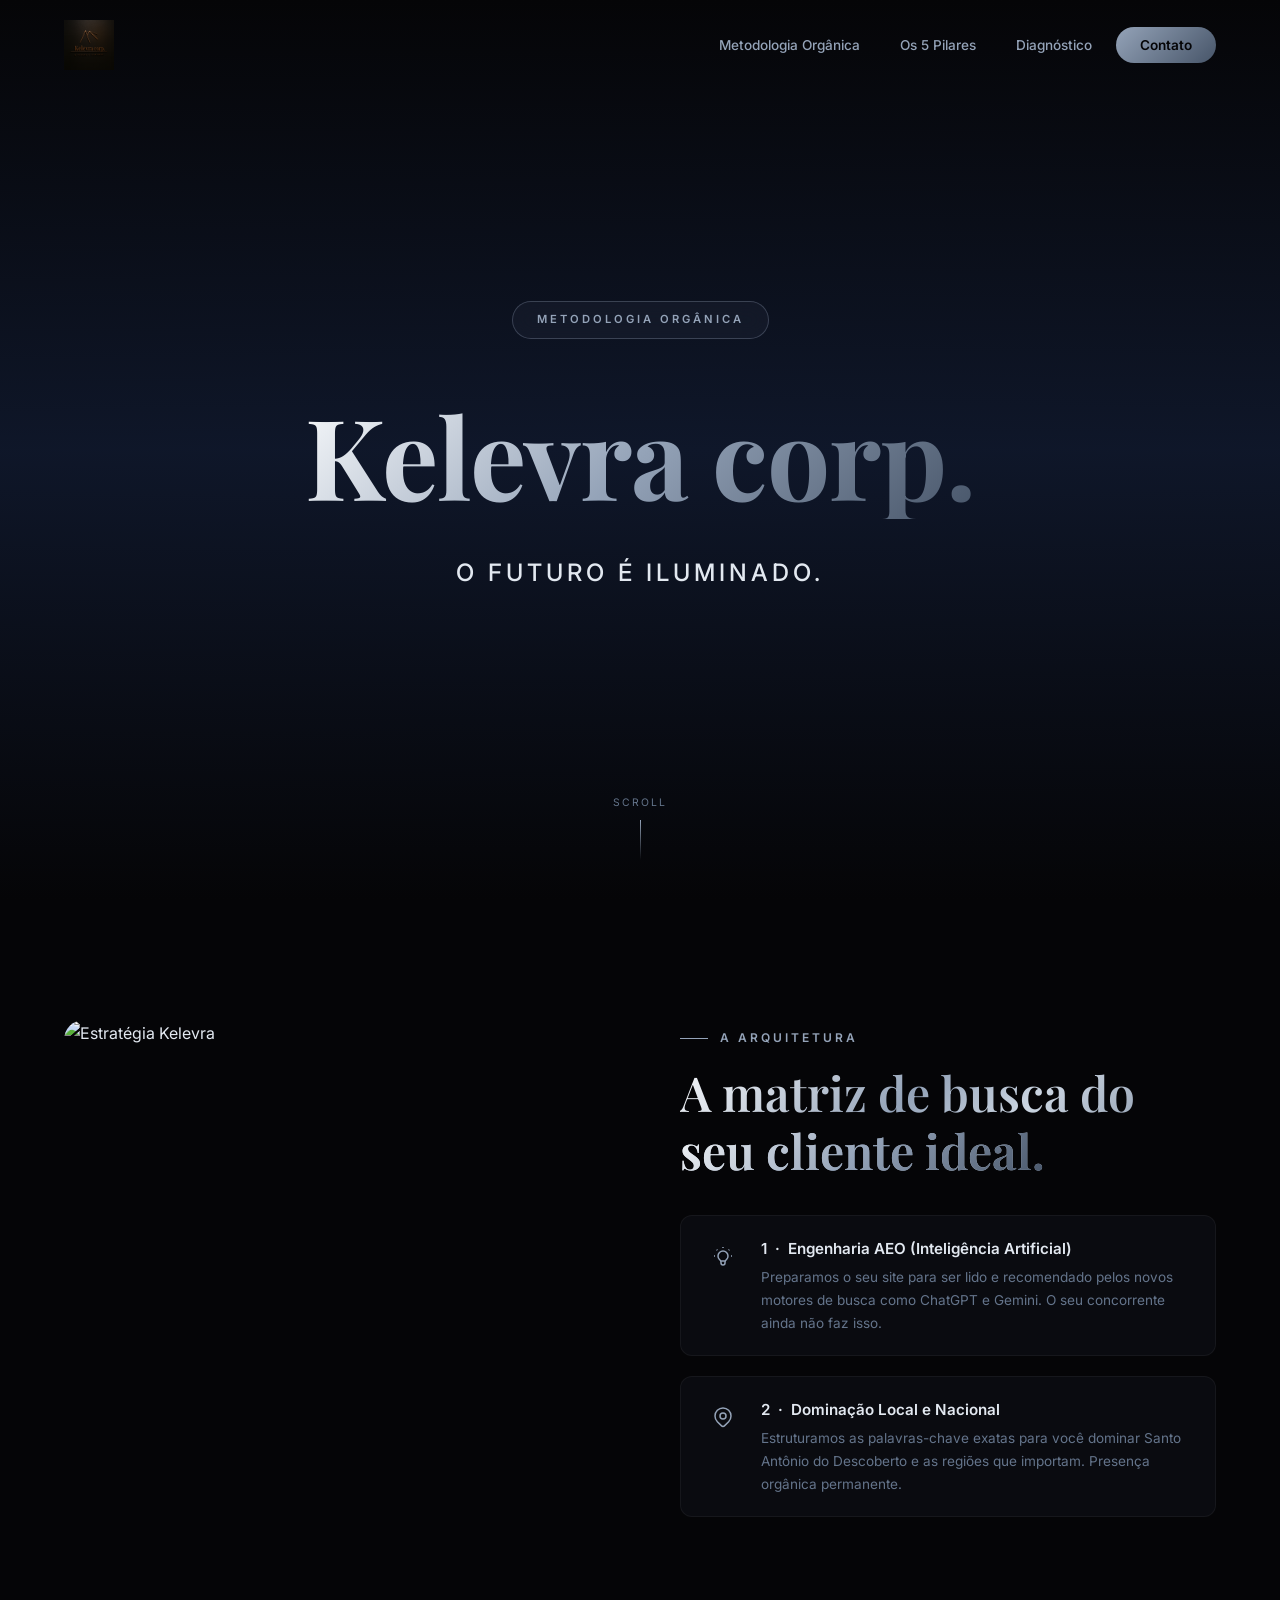
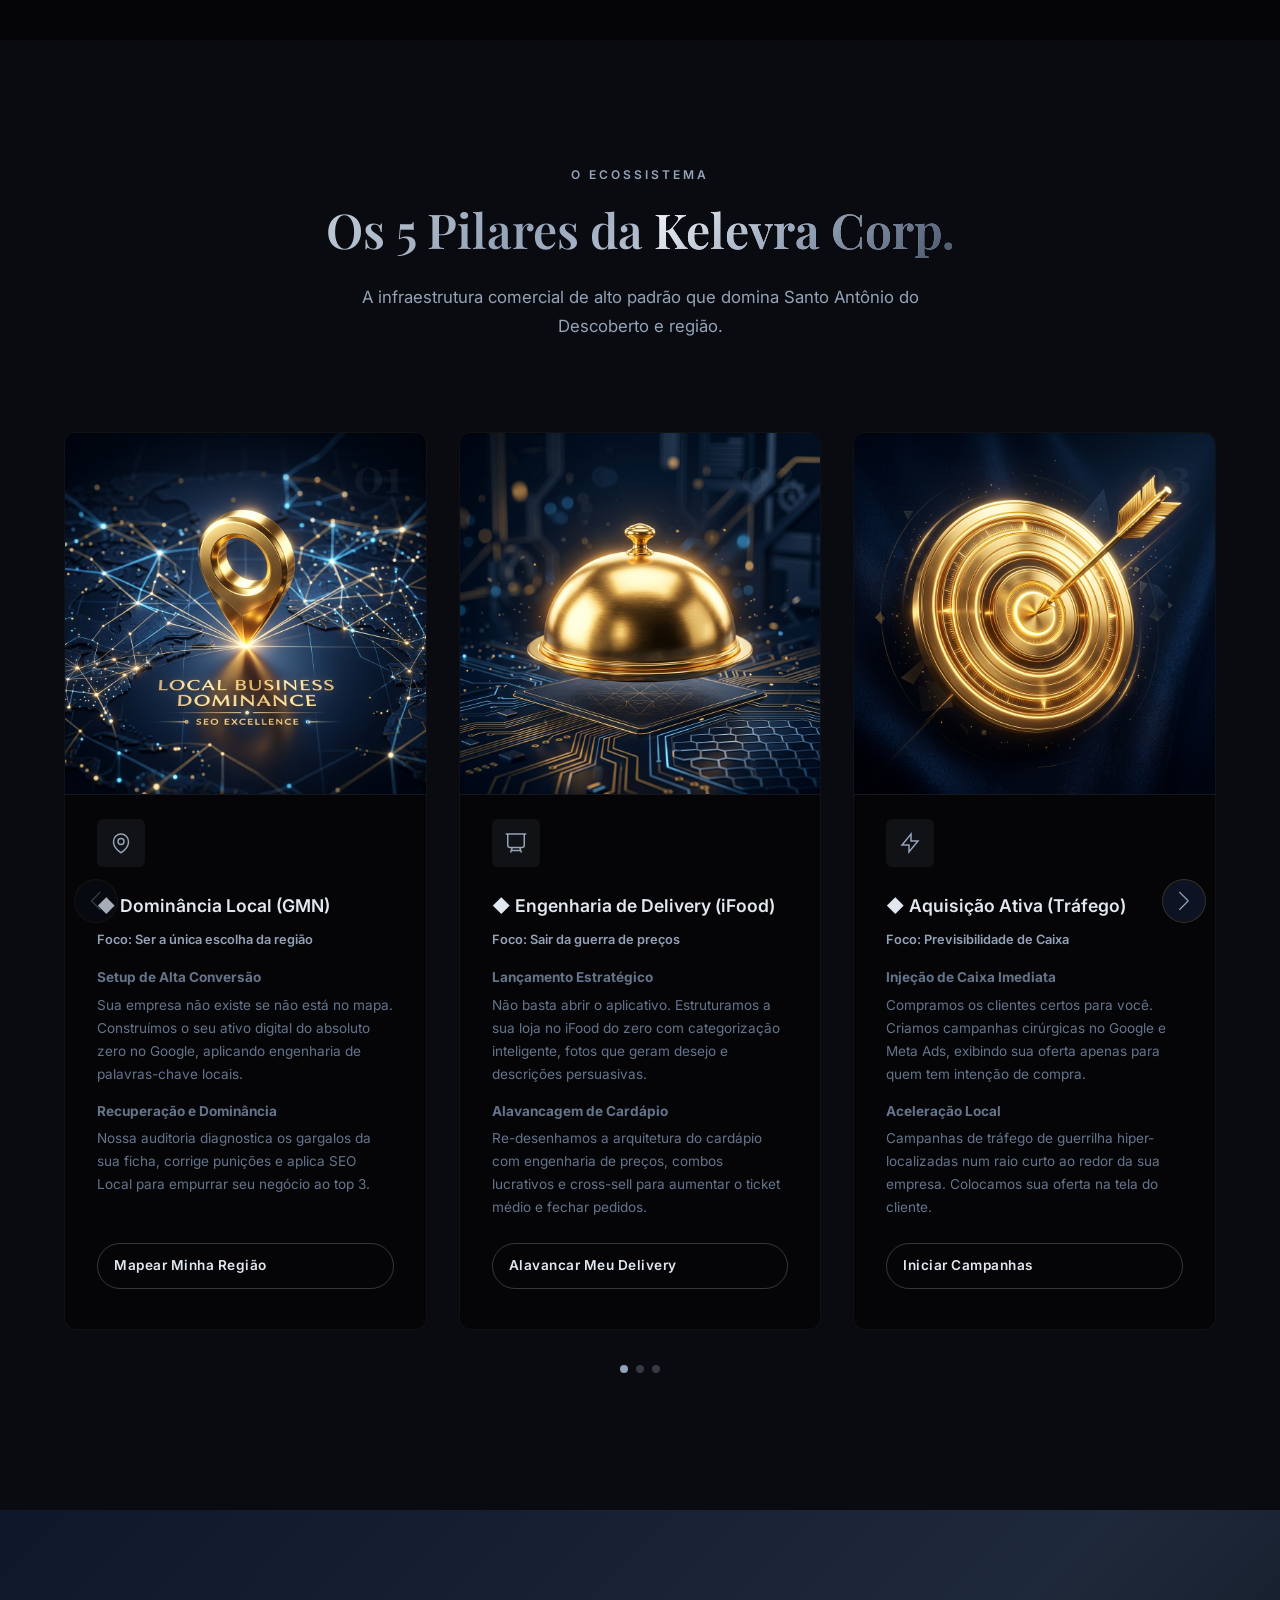
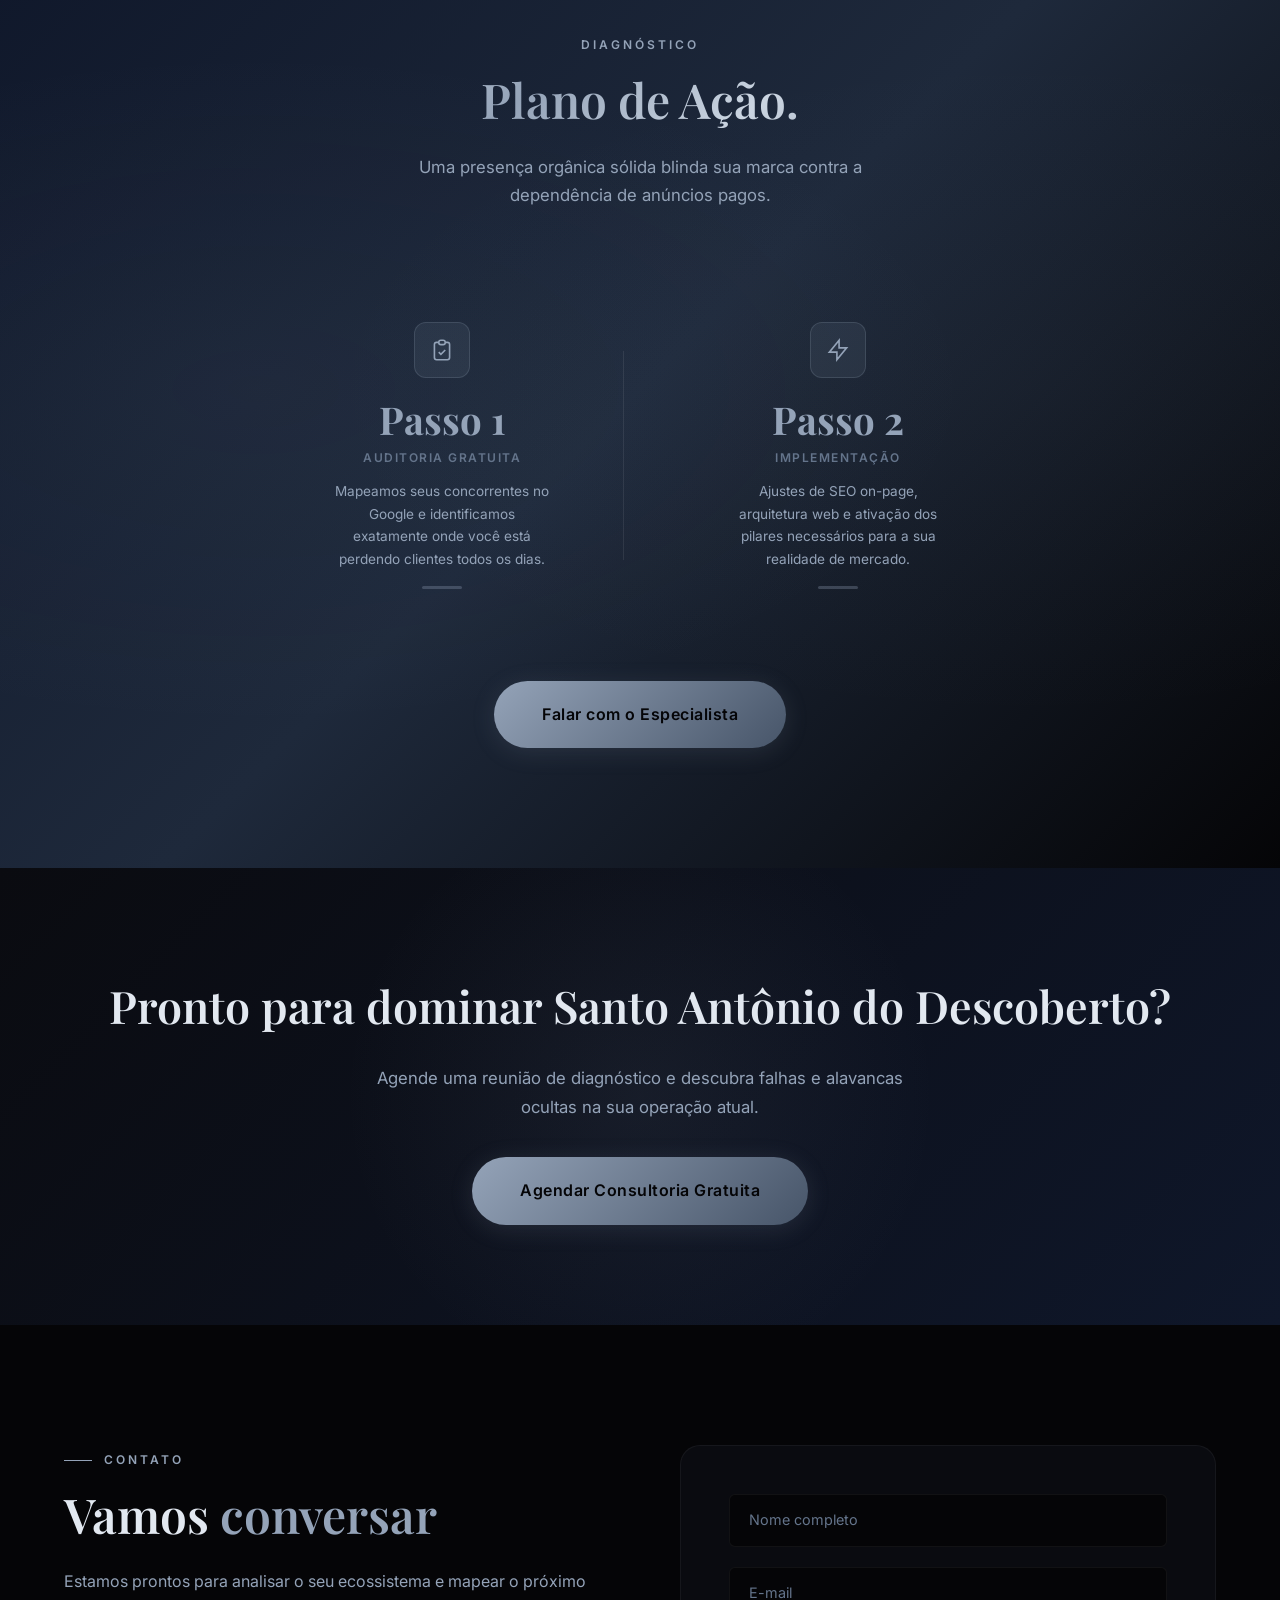
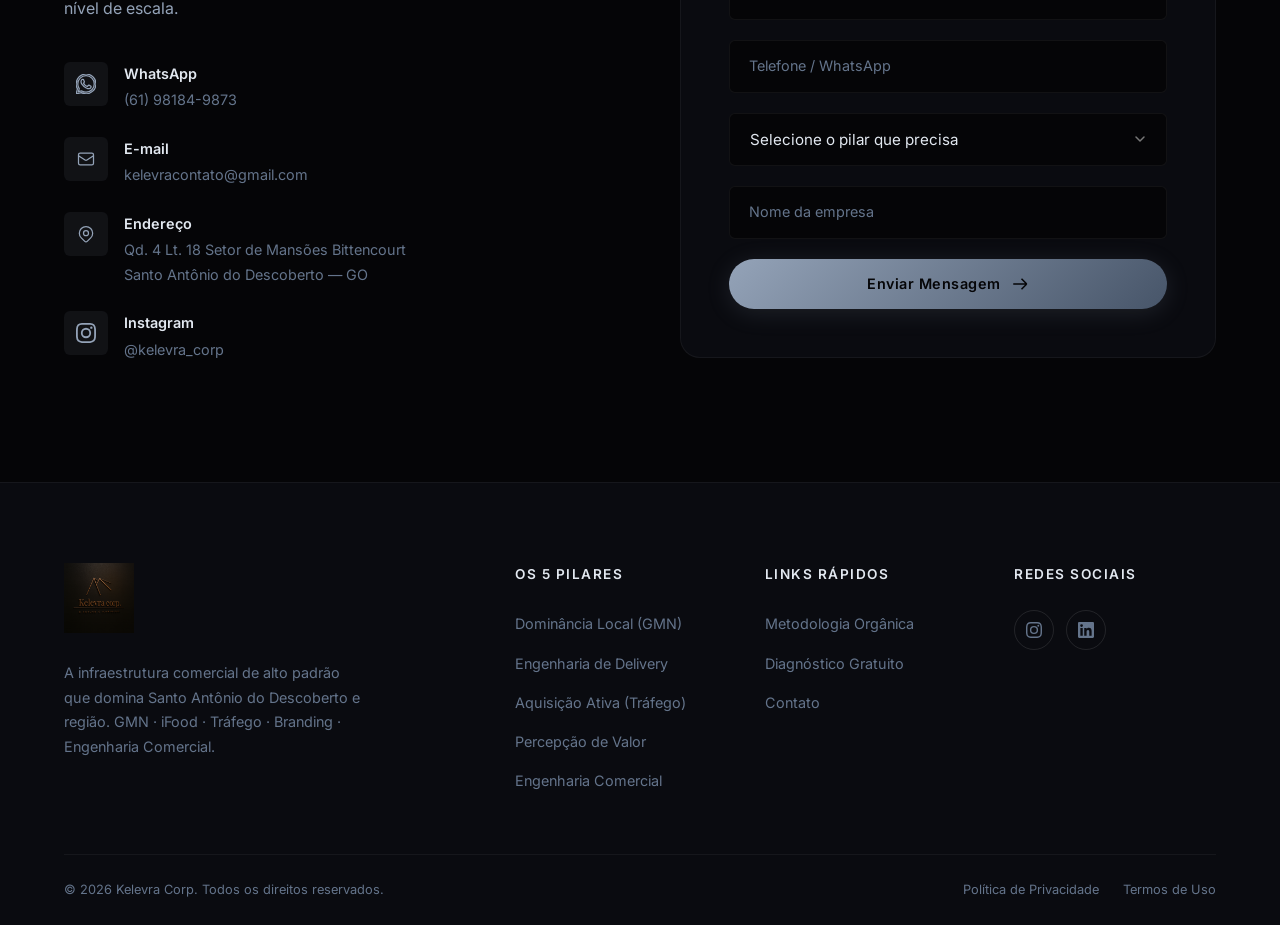
==== commit 8a85545d: "feat: change contact form to ask for company name and redirect to WhatsApp" ====
--- a/index.html
+++ b/index.html
@@ -414,8 +414,8 @@
                         </select>
                     </div>
                     <div class="form-group">
-                        <textarea id="message" name="message" rows="4" placeholder=" " required></textarea>
-                        <label for="message">Mensagem</label>
+                        <input type="text" id="company" name="company" placeholder=" " required>
+                        <label for="company">Nome da empresa</label>
                     </div>
                     <button type="submit" class="btn btn--primary btn--full">
                         <span>Enviar Mensagem</span>
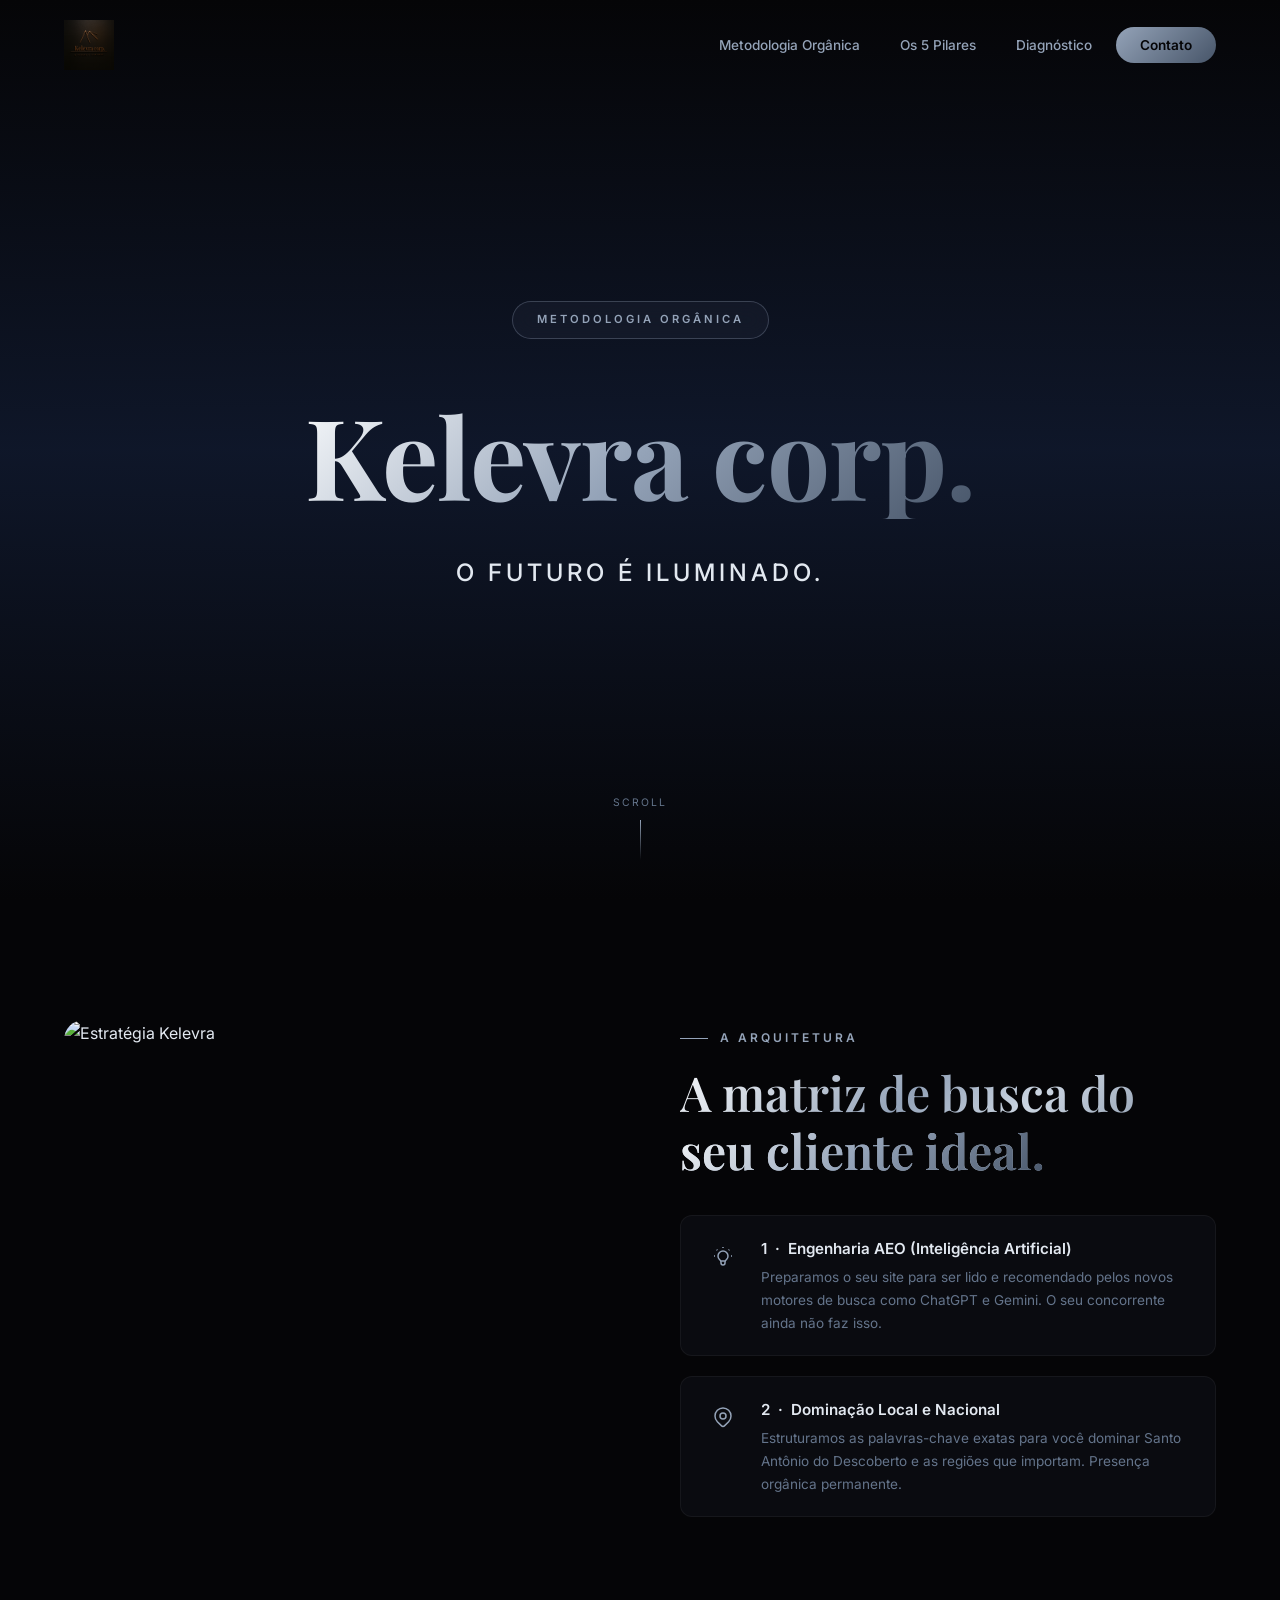
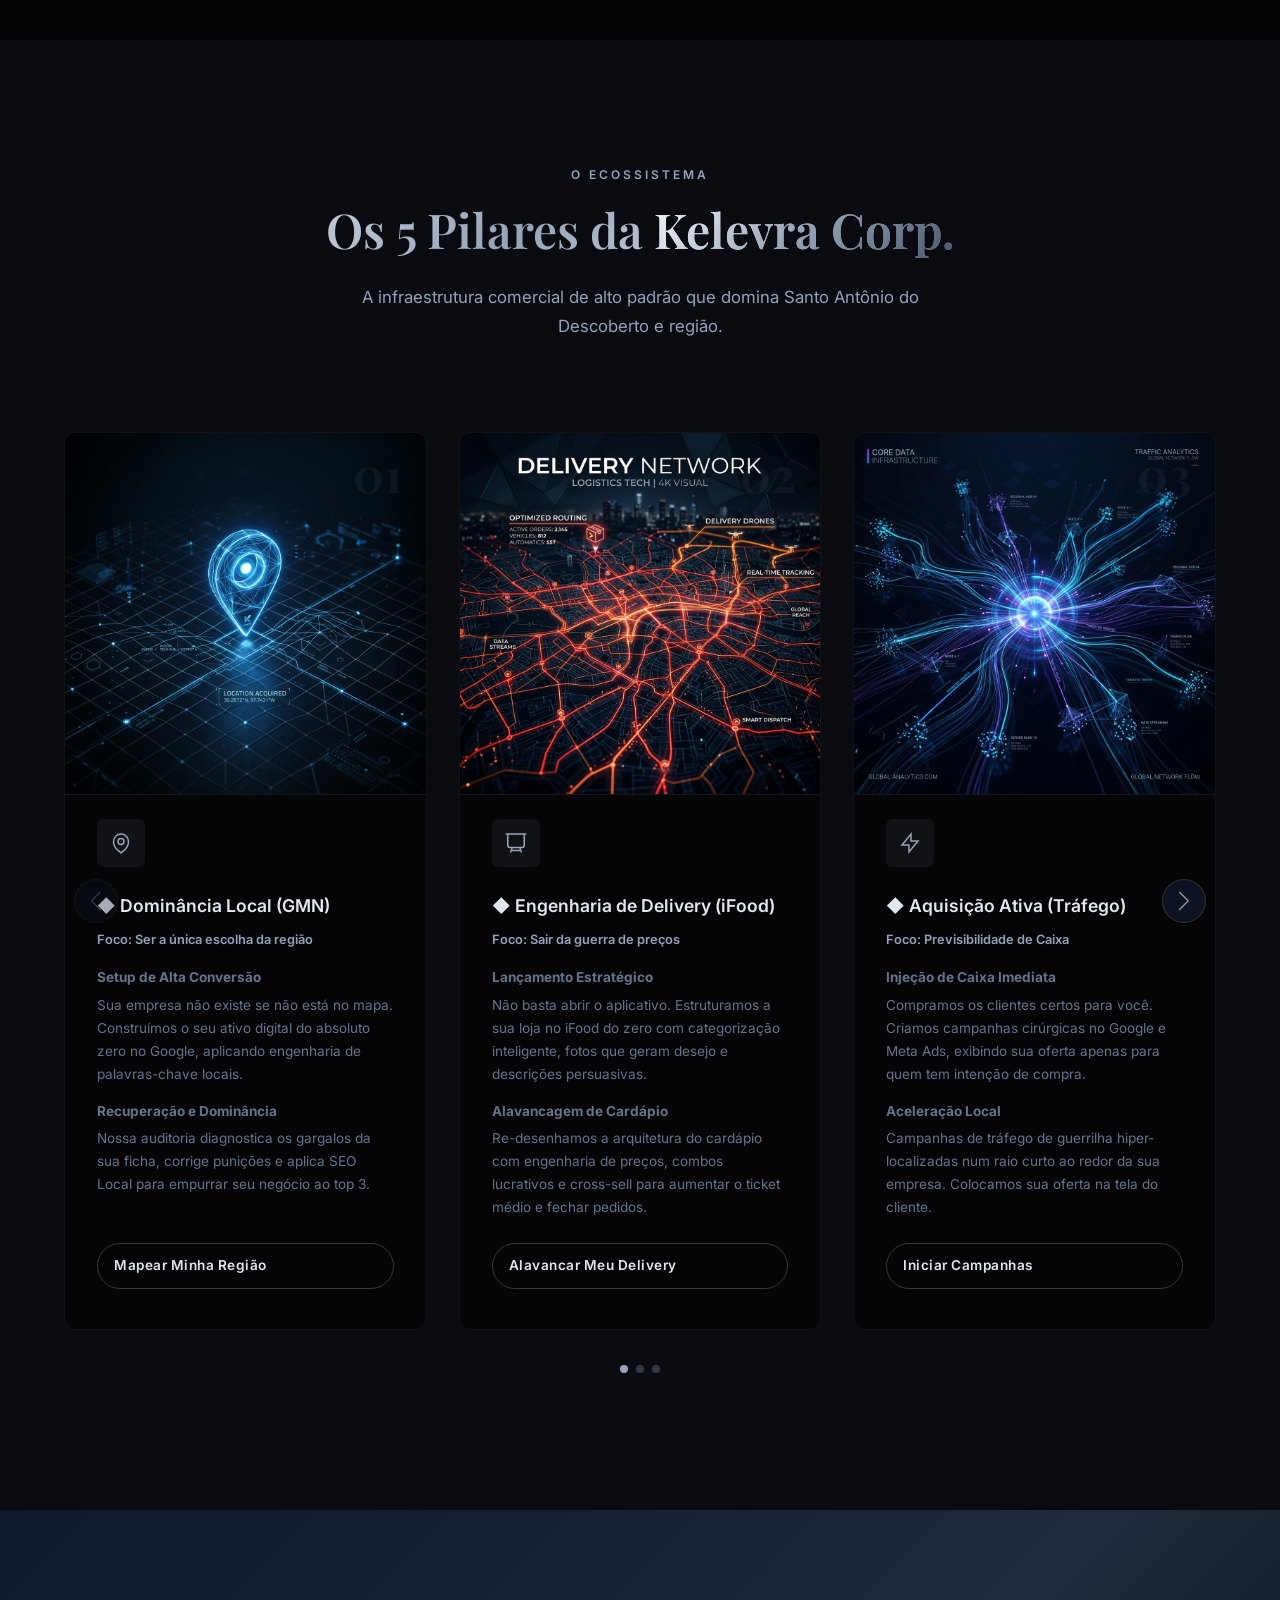
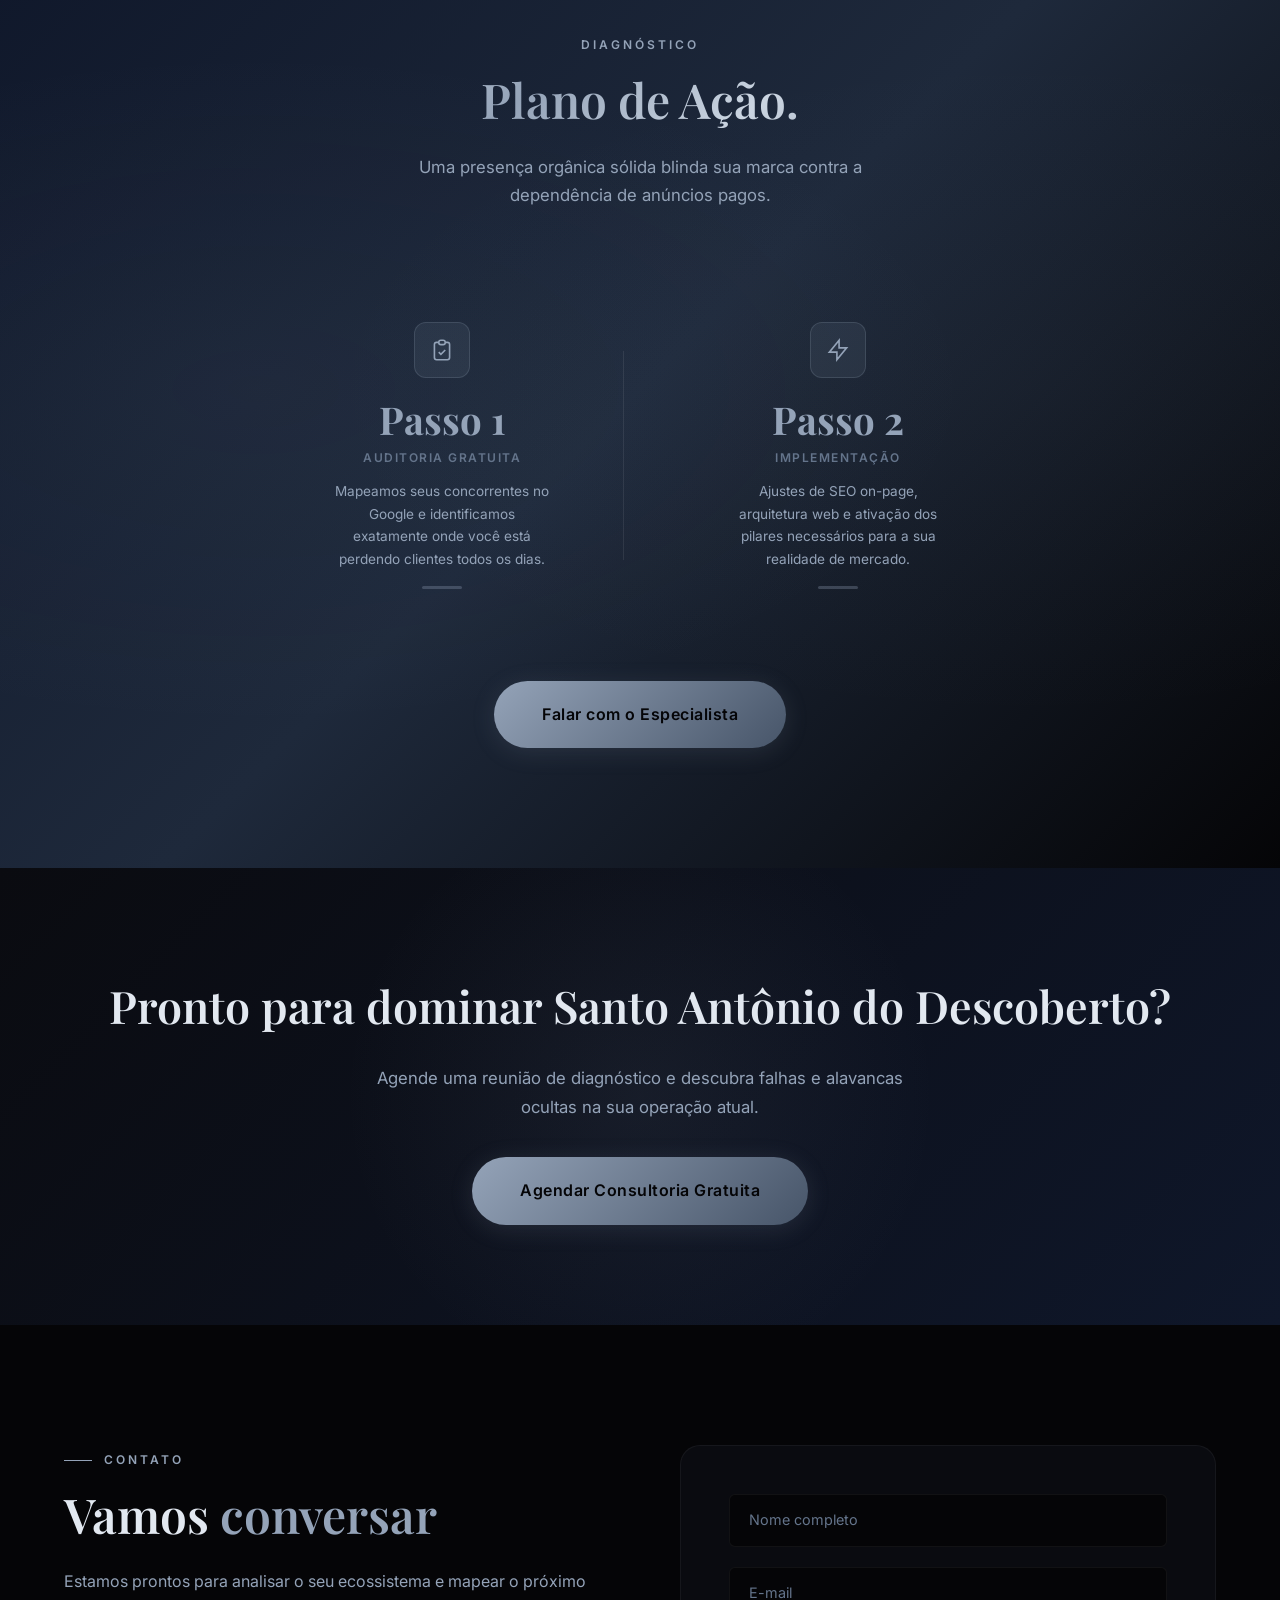
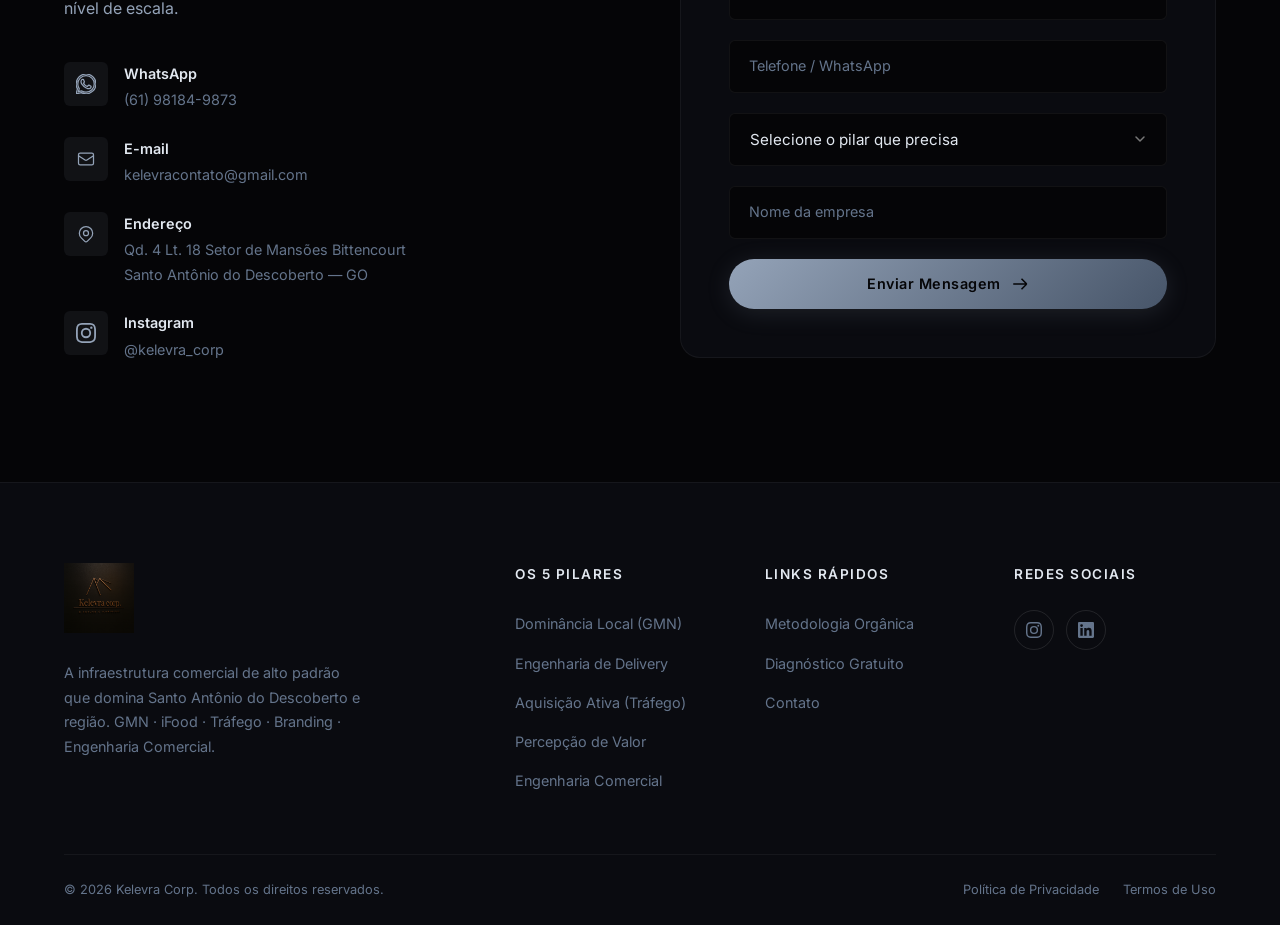
==== commit 85a7bea8: "Update service images to match branding" ====
--- a/index.html
+++ b/index.html
@@ -124,7 +124,7 @@
                     <div class="swiper-slide">
                         <div class="service-card" style="display: flex; flex-direction: column; height: 100%;">
                             <div class="service-card__image">
-                                <img src="img/Catálogo_1_GMN.png" alt="Dominância Local">
+                                <img src="img/dominancia_local.jpg" alt="Dominância Local">
                             </div>
                             <div class="service-card__number">01</div>
                             <div class="service-card__icon">
@@ -156,7 +156,7 @@
                     <div class="swiper-slide">
                         <div class="service-card" style="display: flex; flex-direction: column; height: 100%;">
                             <div class="service-card__image">
-                                <img src="img/Catálogo_2_Delivery.png" alt="Engenharia de Delivery">
+                                <img src="img/engenharia_delivery.jpg" alt="Engenharia de Delivery">
                             </div>
                             <div class="service-card__number">02</div>
                             <div class="service-card__icon">
@@ -187,7 +187,7 @@
                     <div class="swiper-slide">
                         <div class="service-card" style="display: flex; flex-direction: column; height: 100%;">
                             <div class="service-card__image">
-                                <img src="img/Catálogo_3_Trafego.png" alt="Tráfego">
+                                <img src="img/aquisicao_ativa.jpg" alt="Tráfego">
                             </div>
                             <div class="service-card__number">03</div>
                             <div class="service-card__icon">
@@ -218,7 +218,7 @@
                     <div class="swiper-slide">
                         <div class="service-card" style="display: flex; flex-direction: column; height: 100%;">
                             <div class="service-card__image">
-                                <img src="img/Catálogo_4_Branding.png" alt="Branding">
+                                <img src="img/percepcao_valor.jpg" alt="Branding">
                             </div>
                             <div class="service-card__number">04</div>
                             <div class="service-card__icon">
@@ -245,7 +245,7 @@
                     <div class="swiper-slide">
                         <div class="service-card" style="display: flex; flex-direction: column; height: 100%;">
                             <div class="service-card__image">
-                                <img src="img/Catálogo_5_Comercial.png" alt="Engenharia Comercial">
+                                <img src="img/engenharia_comercial.jpg" alt="Engenharia Comercial">
                             </div>
                             <div class="service-card__number">05</div>
                             <div class="service-card__icon">
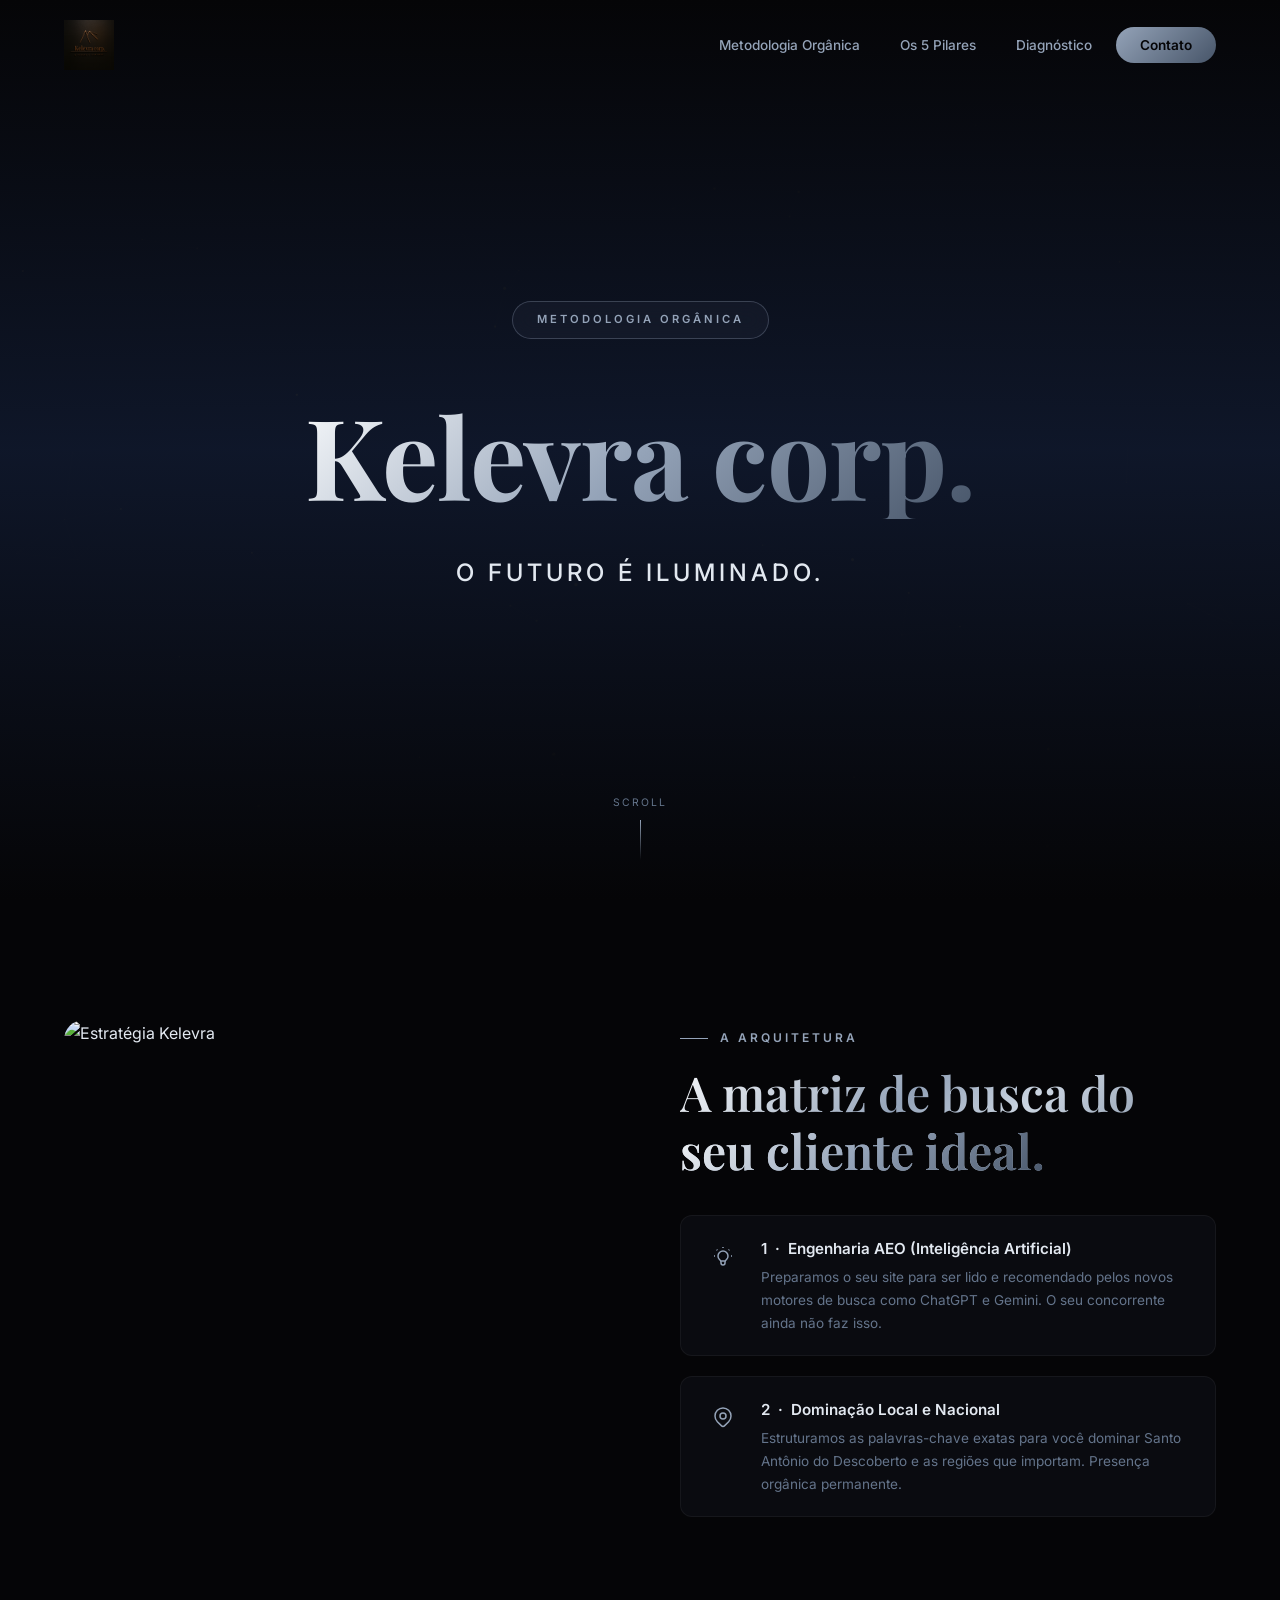
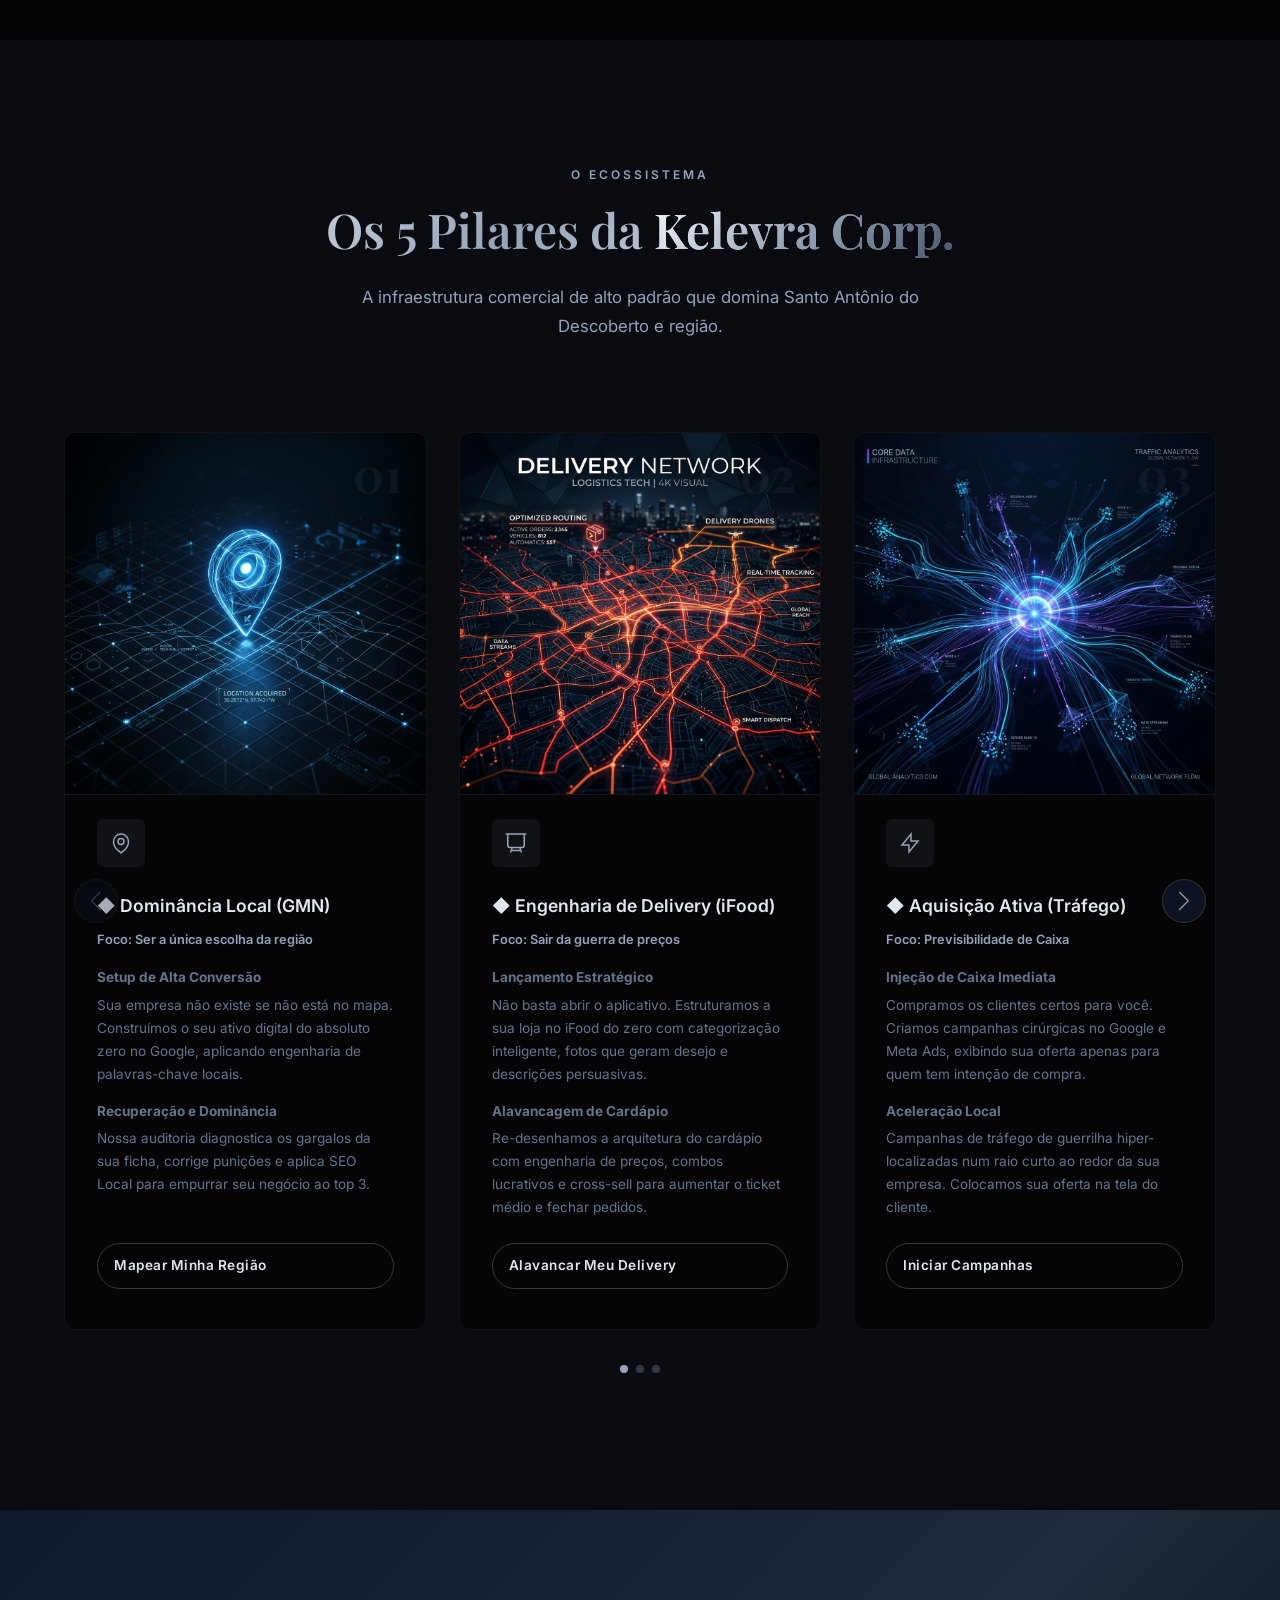
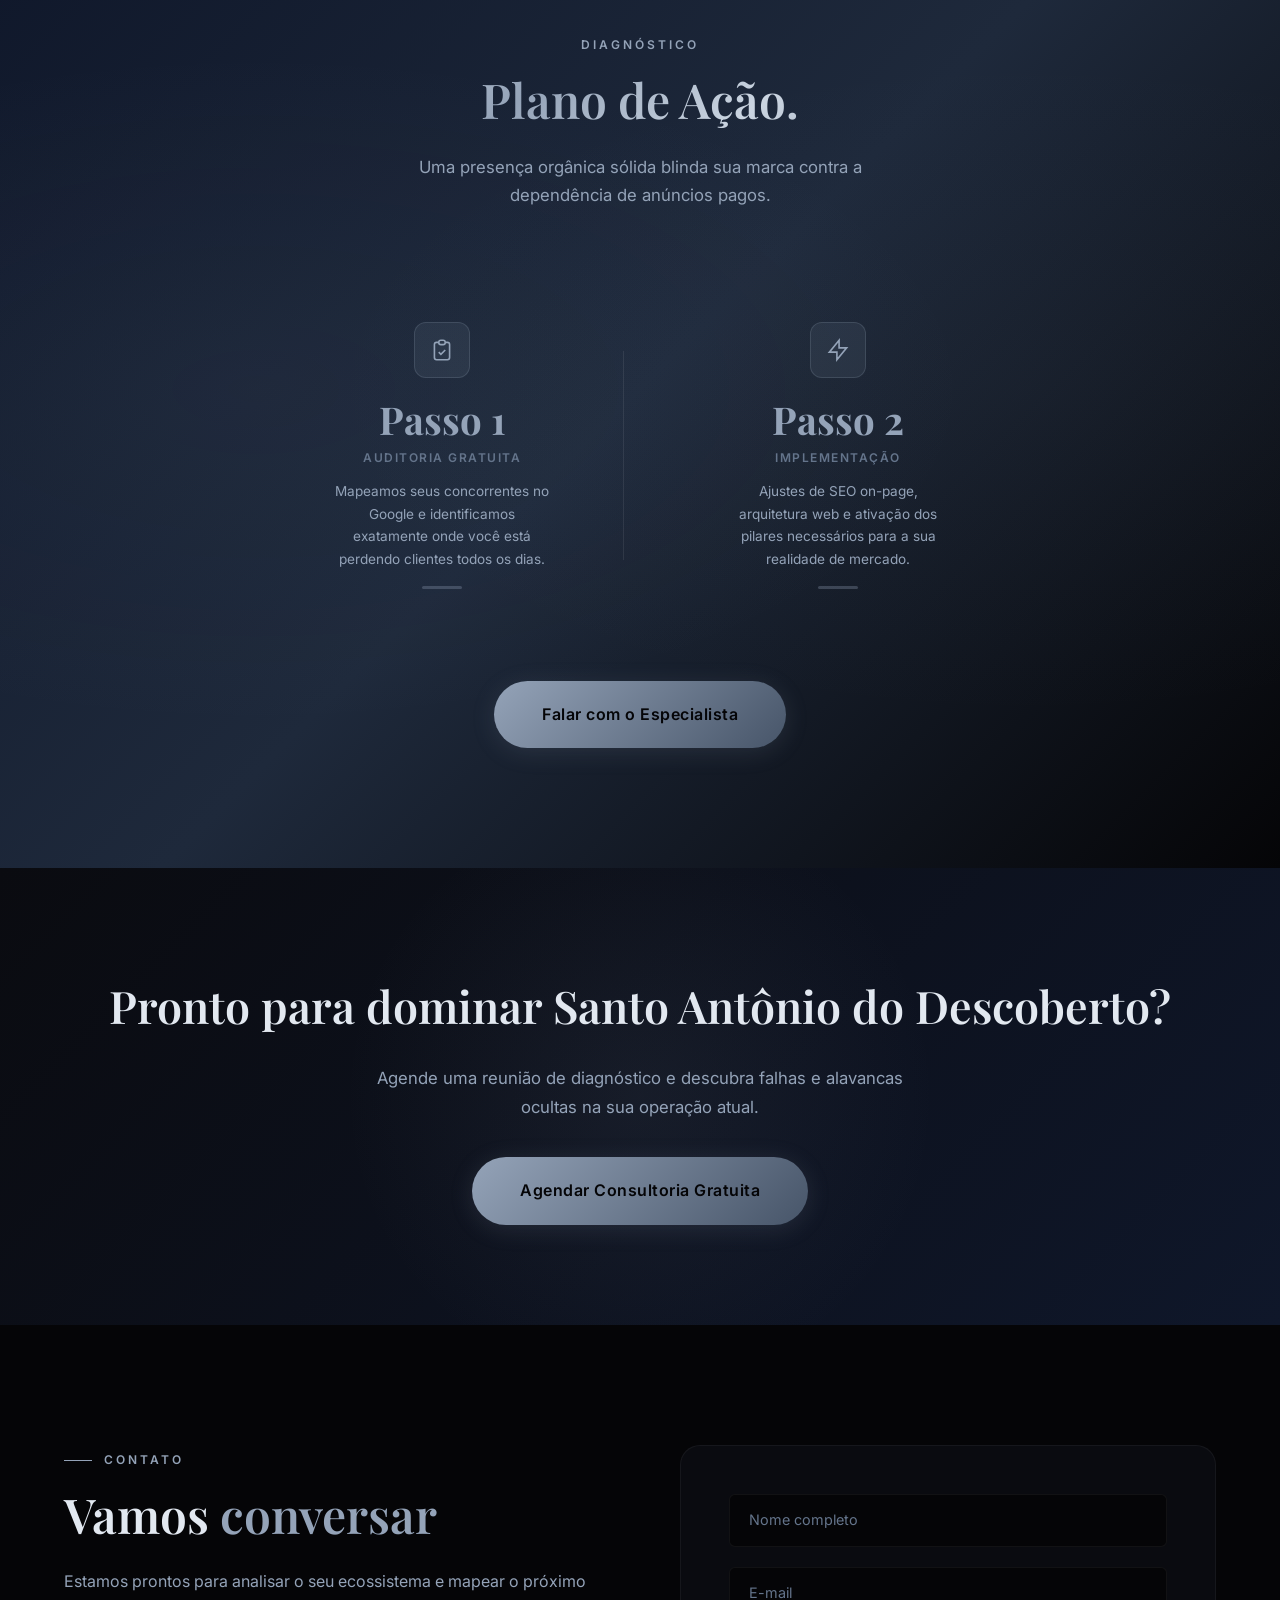
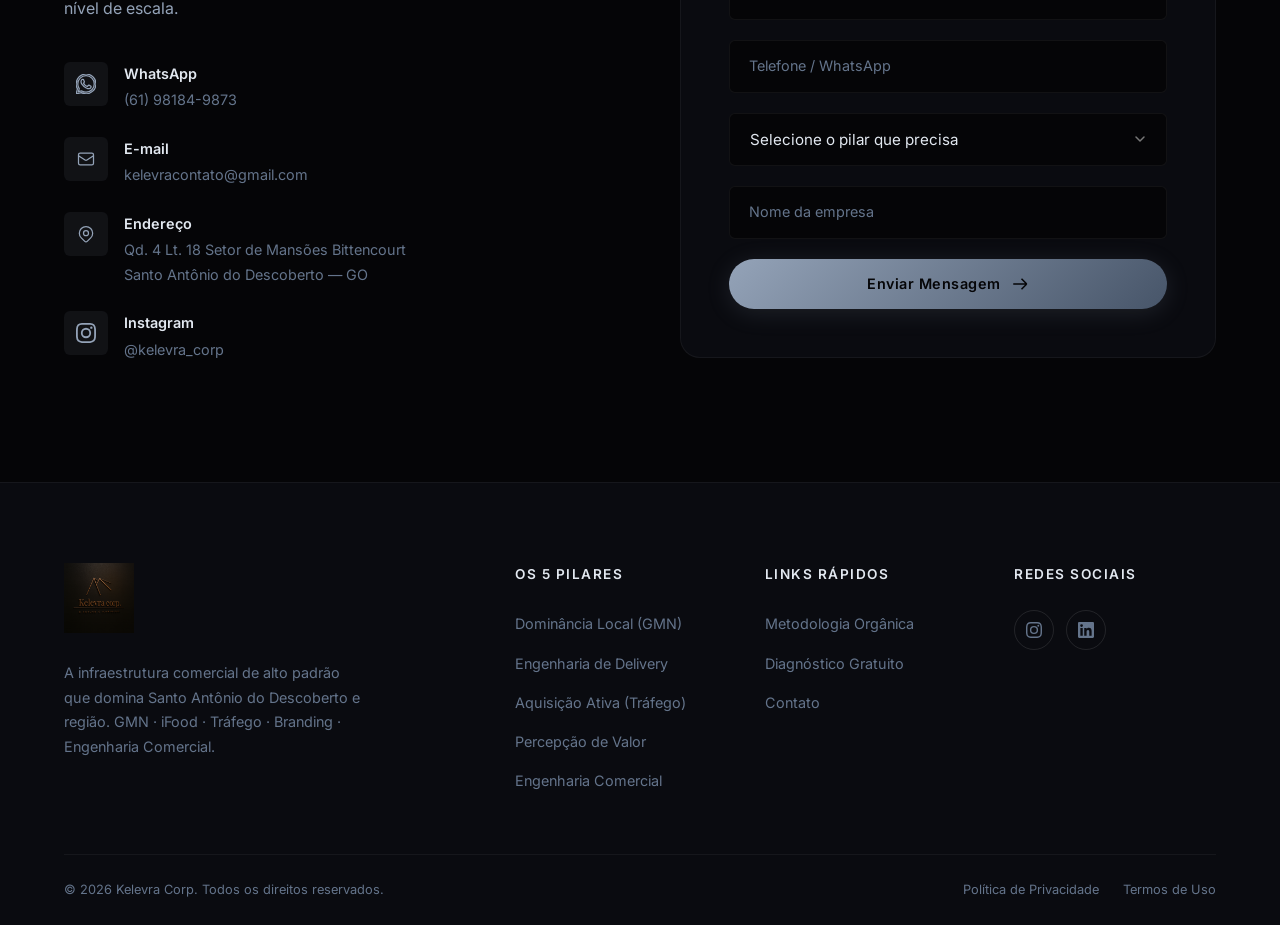
==== commit 86f908ac: "feat: SEO, OpenGraph, Schema.org, animated canvas constellation, and luxury cursor" ====
--- a/index.html
+++ b/index.html
@@ -5,13 +5,55 @@
     <meta charset="UTF-8">
     <meta name="viewport" content="width=device-width, initial-scale=1.0">
     <title>Kelevra Corp — Metodologia Orgânica | Santo Antônio do Descoberto</title>
-    <meta name="description"
-        content="Kelevra Corp: A infraestrutura comercial de alto padrão que domina Santo Antônio do Descoberto e região. GMN, iFood, Tráfego, Branding e Engenharia Comercial.">
+    <meta name="description" content="Kelevra Corp: A infraestrutura comercial de alto padrão que domina Santo Antônio do Descoberto e região. GMN, iFood, Tráfego, Branding e Engenharia Comercial.">
+    <link rel="canonical" href="https://kelevra.shop/">
+
+    <!-- OpenGraph / WhatsApp / Facebook -->
+    <meta property="og:type" content="website">
+    <meta property="og:url" content="https://kelevra.shop/">
+    <meta property="og:title" content="Kelevra Corp — Metodologia Orgânica">
+    <meta property="og:description" content="Infraestrutura comercial de alto padrão para negócios locais. Dominância de Google Maps, automação de WhatsApp e engenharia de presença digital.">
+    <meta property="og:image" content="https://kelevra.shop/img/logo.png">
+    <meta property="og:locale" content="pt_BR">
+    <meta property="og:site_name" content="Kelevra Corp">
+
+    <!-- Twitter Card -->
+    <meta name="twitter:card" content="summary_large_image">
+    <meta name="twitter:title" content="Kelevra Corp — Metodologia Orgânica">
+    <meta name="twitter:description" content="Infraestrutura comercial de alto padrão para negócios locais no DF e região.">
+    <meta name="twitter:image" content="https://kelevra.shop/img/logo.png">
+
+    <!-- Schema.org JSON-LD -->
+    <script type="application/ld+json">
+    {
+      "@context": "https://schema.org",
+      "@type": "LocalBusiness",
+      "name": "Kelevra Corp",
+      "description": "Infraestrutura comercial de alto padrão para negócios locais. Automação de WhatsApp, Google Maps, cardápio digital e sistema anti no-show.",
+      "url": "https://kelevra.shop",
+      "telephone": "+5561981849873",
+      "address": {
+        "@type": "PostalAddress",
+        "addressLocality": "Santo Antônio do Descoberto",
+        "addressRegion": "GO",
+        "addressCountry": "BR"
+      },
+      "areaServed": ["Santo Antônio do Descoberto", "Distrito Federal", "Entorno do DF"],
+      "hasOfferCatalog": {
+        "@type": "OfferCatalog",
+        "name": "Infraestruturas Kelevra",
+        "itemListElement": [
+          { "@type": "Offer", "itemOffered": { "@type": "Service", "name": "Cardápio Que Vende" } },
+          { "@type": "Offer", "itemOffered": { "@type": "Service", "name": "Presença Blindada" } },
+          { "@type": "Offer", "itemOffered": { "@type": "Service", "name": "Anti No-Show" } }
+        ]
+      }
+    }
+    </script>
+
     <link rel="preconnect" href="https://fonts.googleapis.com">
     <link rel="preconnect" href="https://fonts.gstatic.com" crossorigin>
-    <link
-        href="https://fonts.googleapis.com/css2?family=Playfair+Display:wght@400;500;600;700&family=Inter:wght@300;400;500;600;700&display=swap"
-        rel="stylesheet">
+    <link href="https://fonts.googleapis.com/css2?family=Playfair+Display:wght@400;500;600;700&family=Inter:wght@300;400;500;600;700&display=swap" rel="stylesheet">
     <link rel="stylesheet" href="https://cdn.jsdelivr.net/npm/swiper@11/swiper-bundle.min.css" />
     <link rel="stylesheet" href="style.css">
     <link rel="icon" type="image/png" href="img/logo.png">
@@ -486,7 +528,6 @@
     </footer>
 
     <script src="https://cdn.jsdelivr.net/npm/swiper@11/swiper-bundle.min.js"></script>
-    <script src="https://cdn.jsdelivr.net/npm/particles.js@2.0.0/particles.min.js"></script>
     <script src="script.js"></script>
 </body>
 
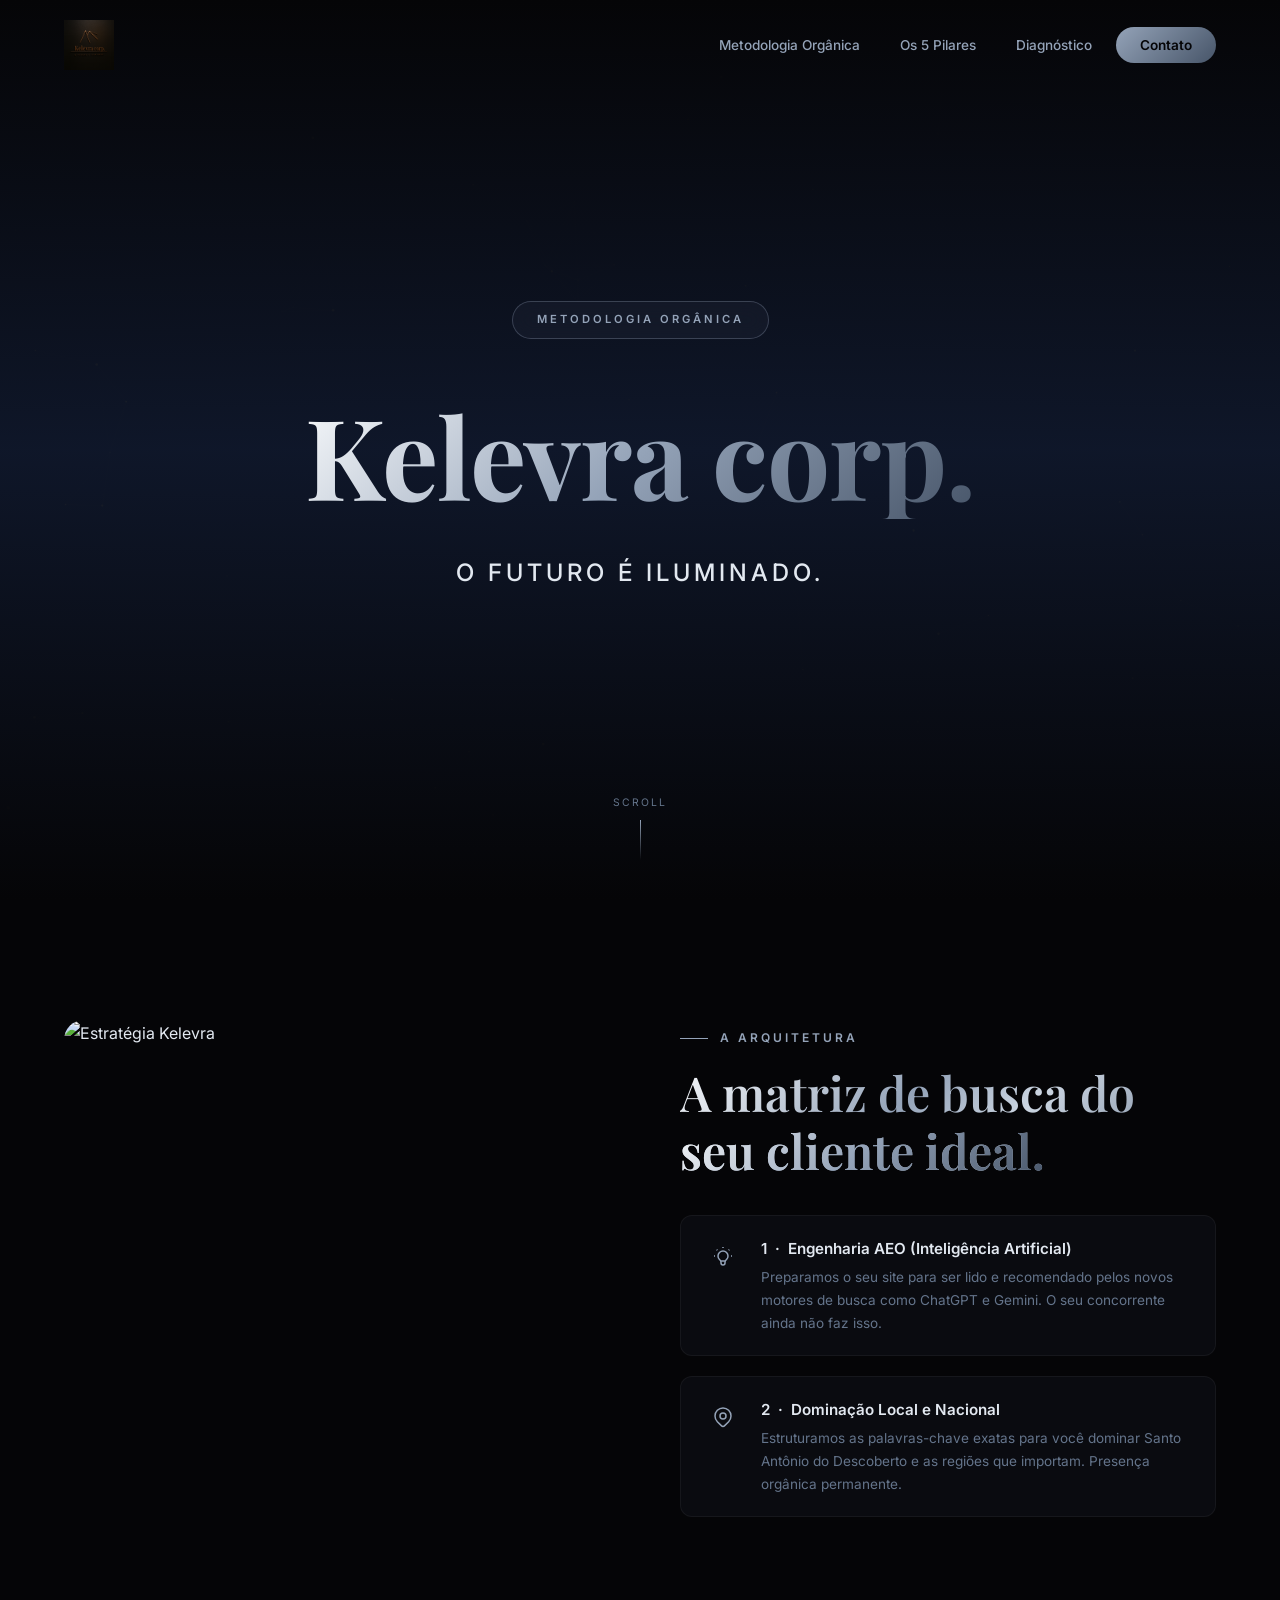
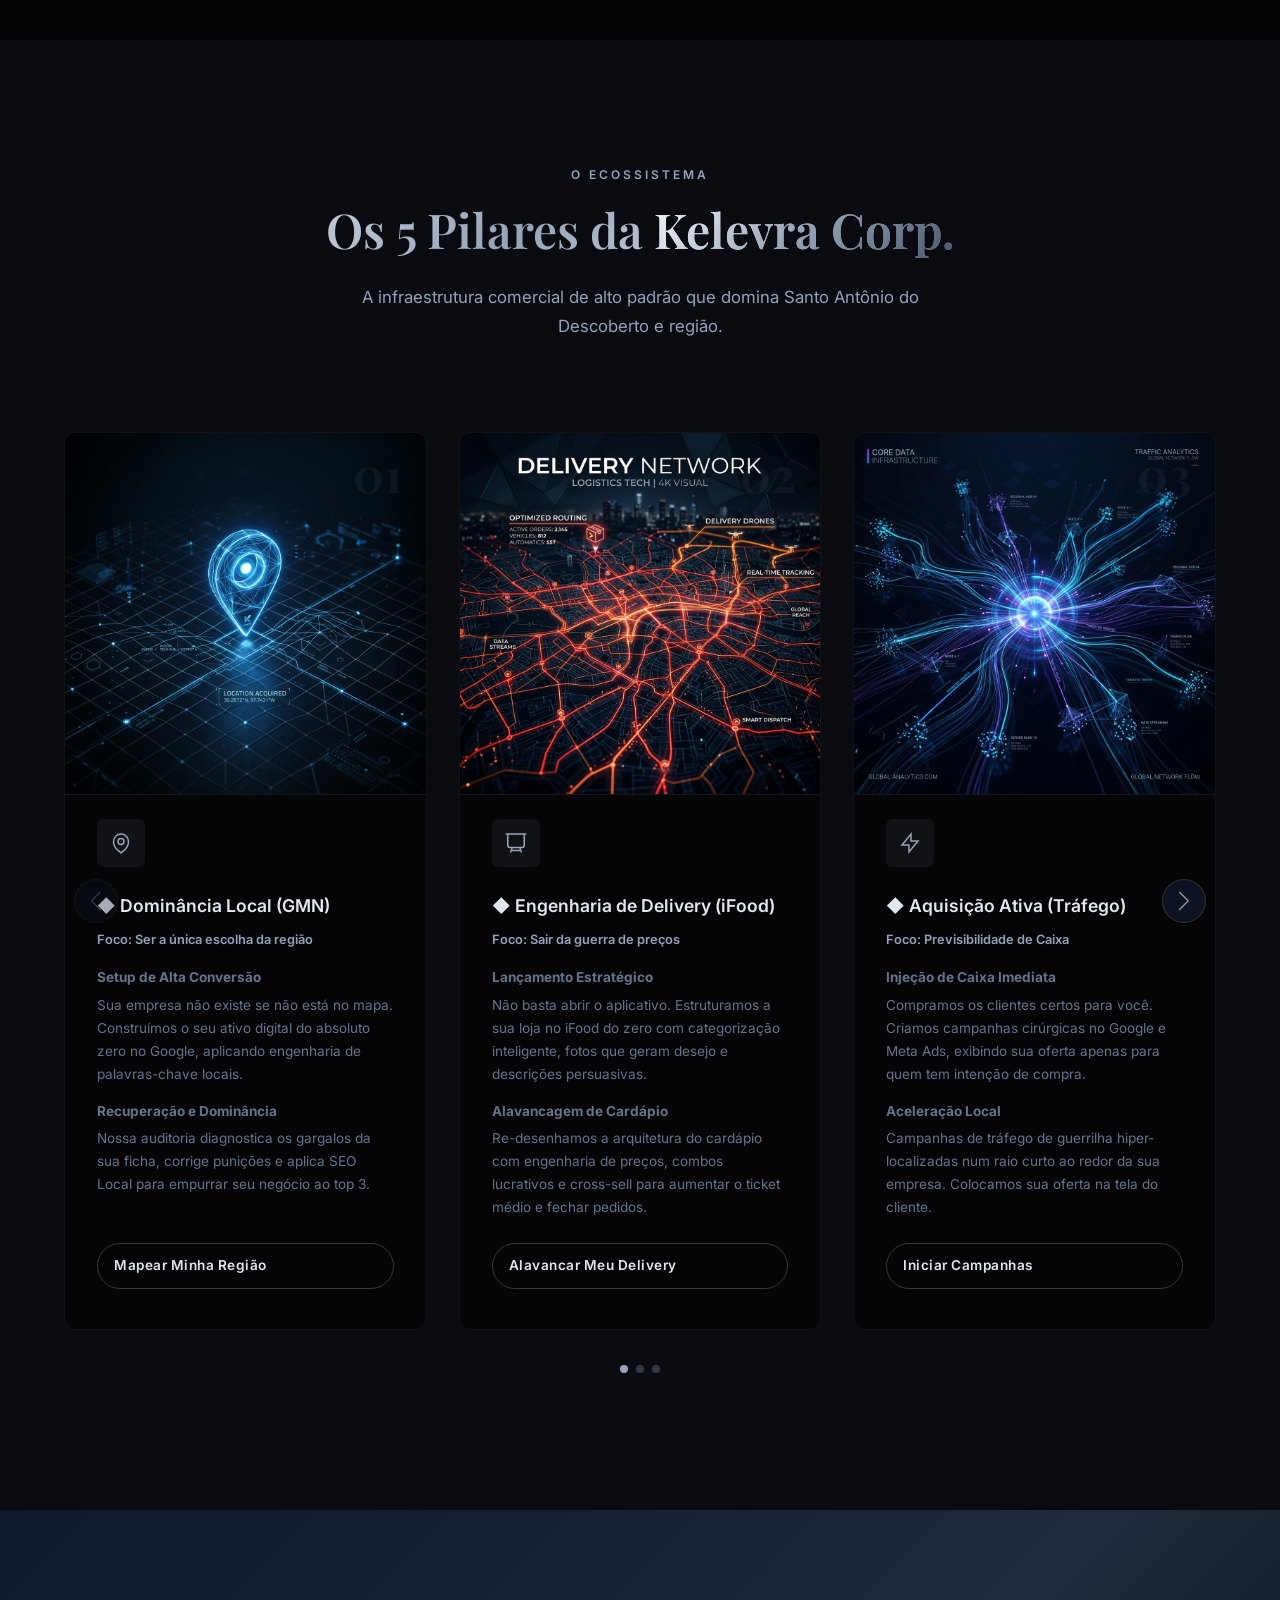
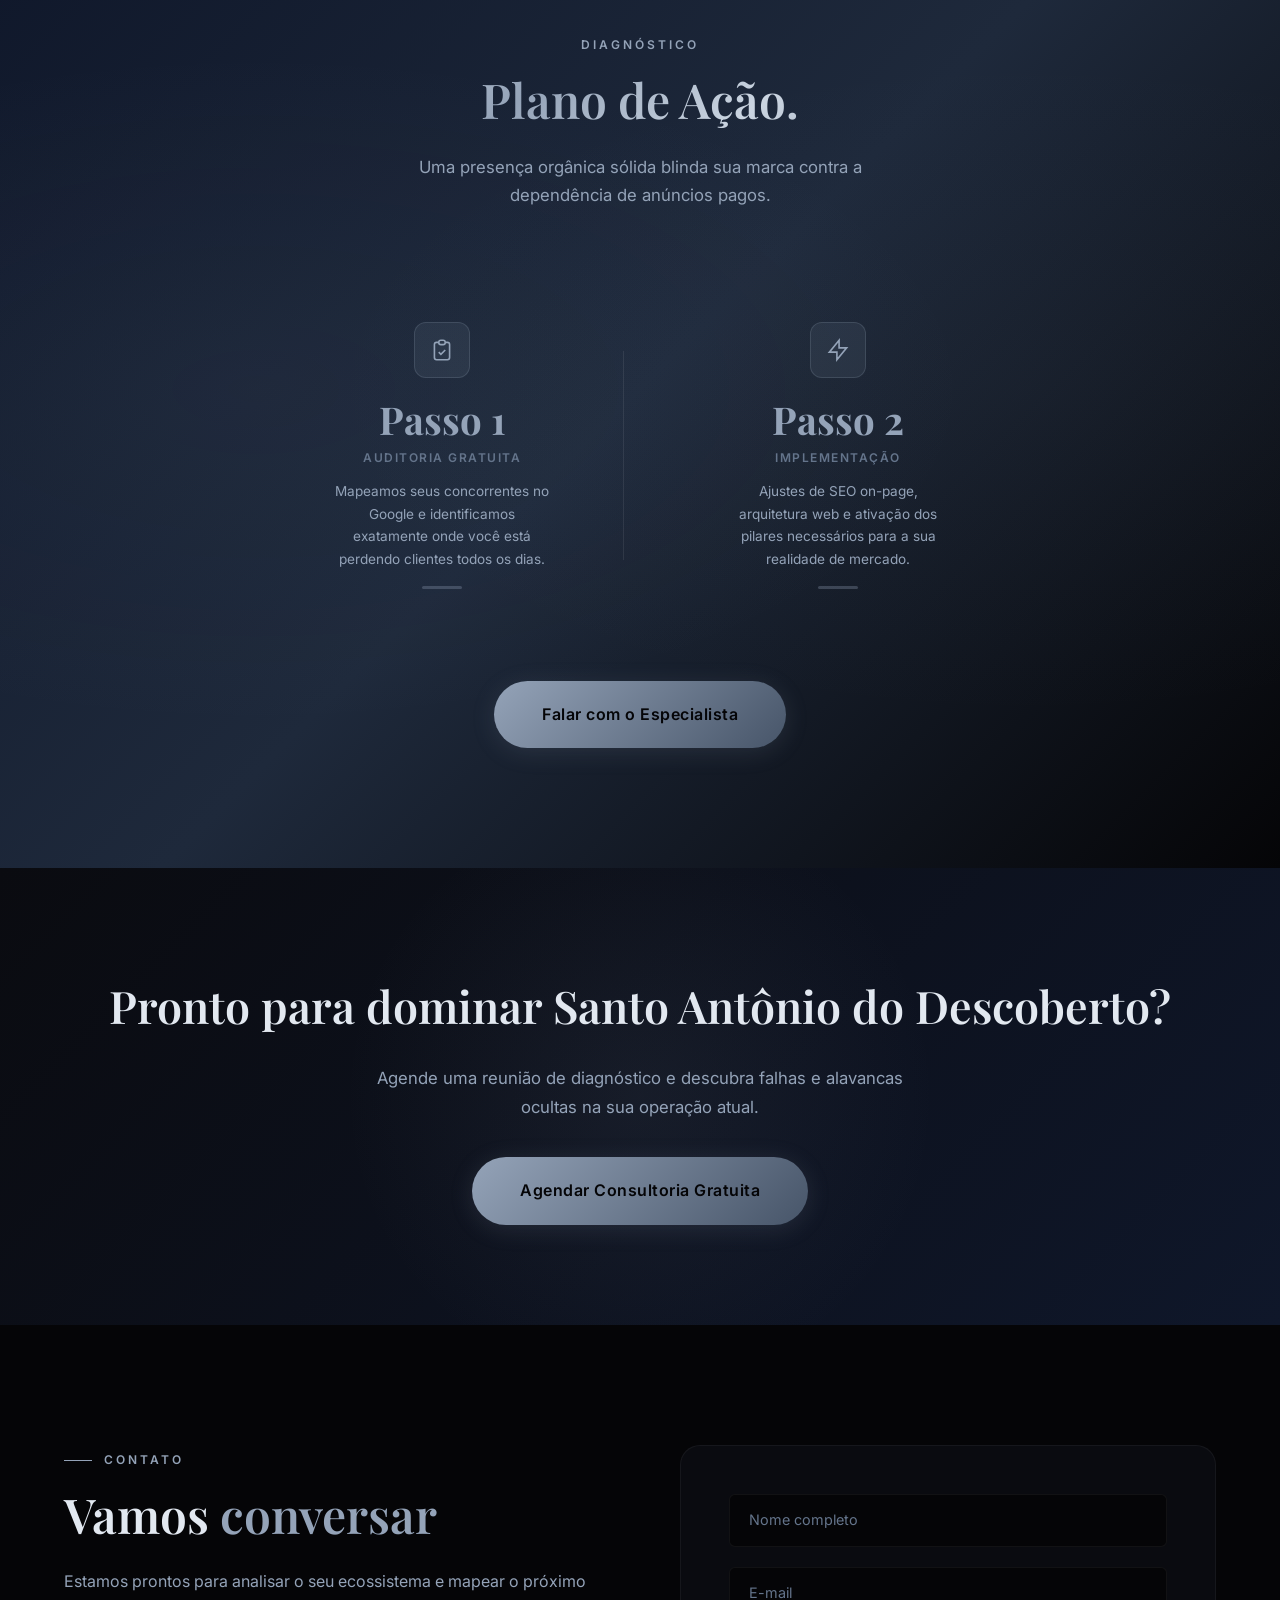
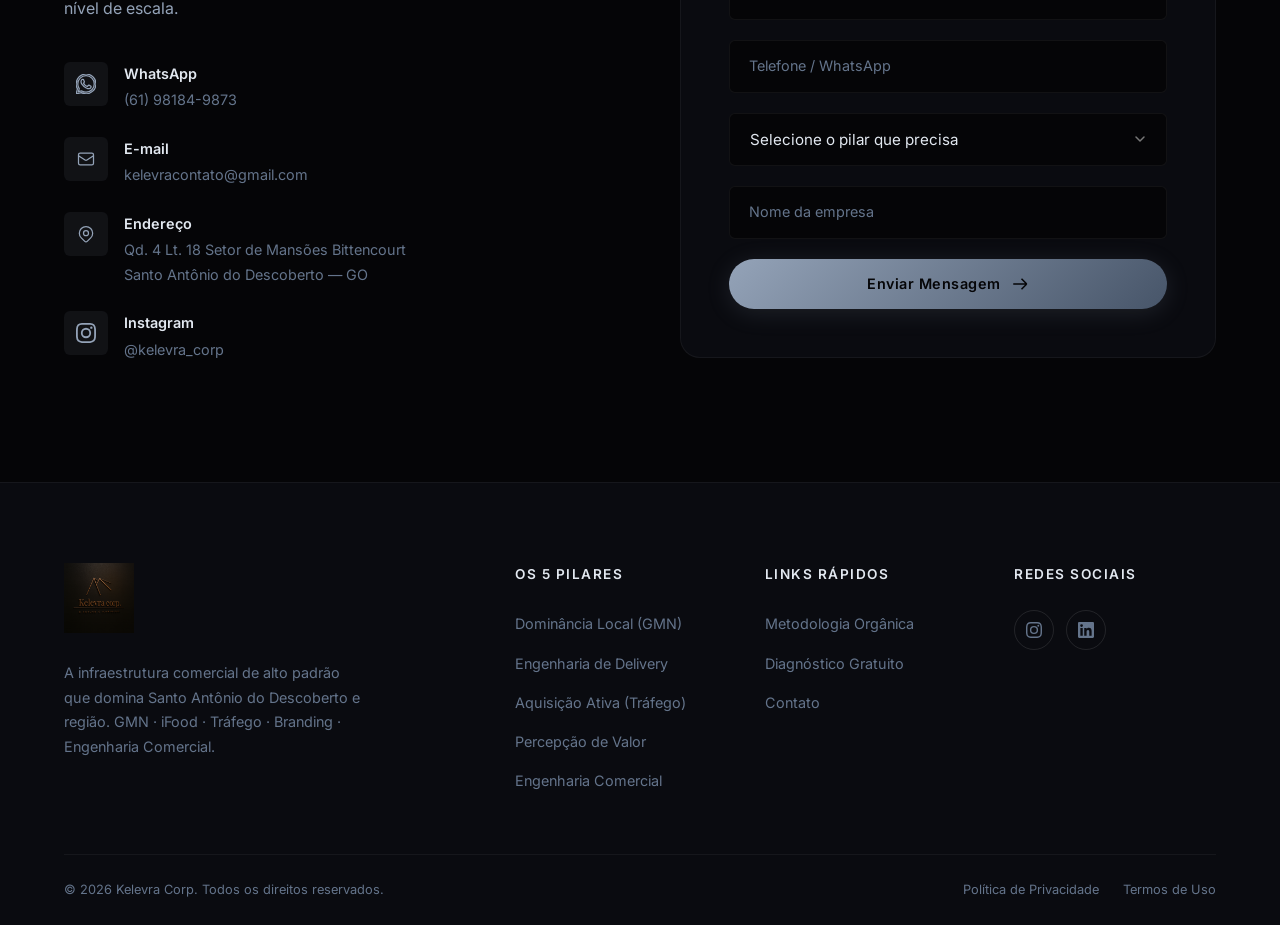
==== commit 69a0f627: "seo: expand target location to Brasília e Entorno" ====
--- a/index.html
+++ b/index.html
@@ -4,15 +4,15 @@
 <head>
     <meta charset="UTF-8">
     <meta name="viewport" content="width=device-width, initial-scale=1.0">
-    <title>Kelevra Corp — Metodologia Orgânica | Santo Antônio do Descoberto</title>
-    <meta name="description" content="Kelevra Corp: A infraestrutura comercial de alto padrão que domina Santo Antônio do Descoberto e região. GMN, iFood, Tráfego, Branding e Engenharia Comercial.">
+    <title>Kelevra Corp — Metodologia Orgânica | Brasília e Entorno</title>
+    <meta name="description" content="Kelevra Corp: A infraestrutura comercial de alto padrão que domina Brasília e Entorno. GMN, iFood, Tráfego, Branding e Engenharia Comercial.">
     <link rel="canonical" href="https://kelevra.shop/">
 
     <!-- OpenGraph / WhatsApp / Facebook -->
     <meta property="og:type" content="website">
     <meta property="og:url" content="https://kelevra.shop/">
     <meta property="og:title" content="Kelevra Corp — Metodologia Orgânica">
-    <meta property="og:description" content="Infraestrutura comercial de alto padrão para negócios locais. Dominância de Google Maps, automação de WhatsApp e engenharia de presença digital.">
+    <meta property="og:description" content="Infraestrutura comercial de alto padrão para negócios locais em Brasília e Entorno. Dominância de Google Maps, automação e presença digital.">
     <meta property="og:image" content="https://kelevra.shop/img/logo.png">
     <meta property="og:locale" content="pt_BR">
     <meta property="og:site_name" content="Kelevra Corp">
@@ -34,11 +34,11 @@
       "telephone": "+5561981849873",
       "address": {
         "@type": "PostalAddress",
-        "addressLocality": "Santo Antônio do Descoberto",
-        "addressRegion": "GO",
+        "addressLocality": "Brasília",
+        "addressRegion": "DF",
         "addressCountry": "BR"
       },
-      "areaServed": ["Santo Antônio do Descoberto", "Distrito Federal", "Entorno do DF"],
+      "areaServed": ["Brasília", "Distrito Federal", "Santo Antônio do Descoberto", "Entorno do DF"],
       "hasOfferCatalog": {
         "@type": "OfferCatalog",
         "name": "Infraestruturas Kelevra",
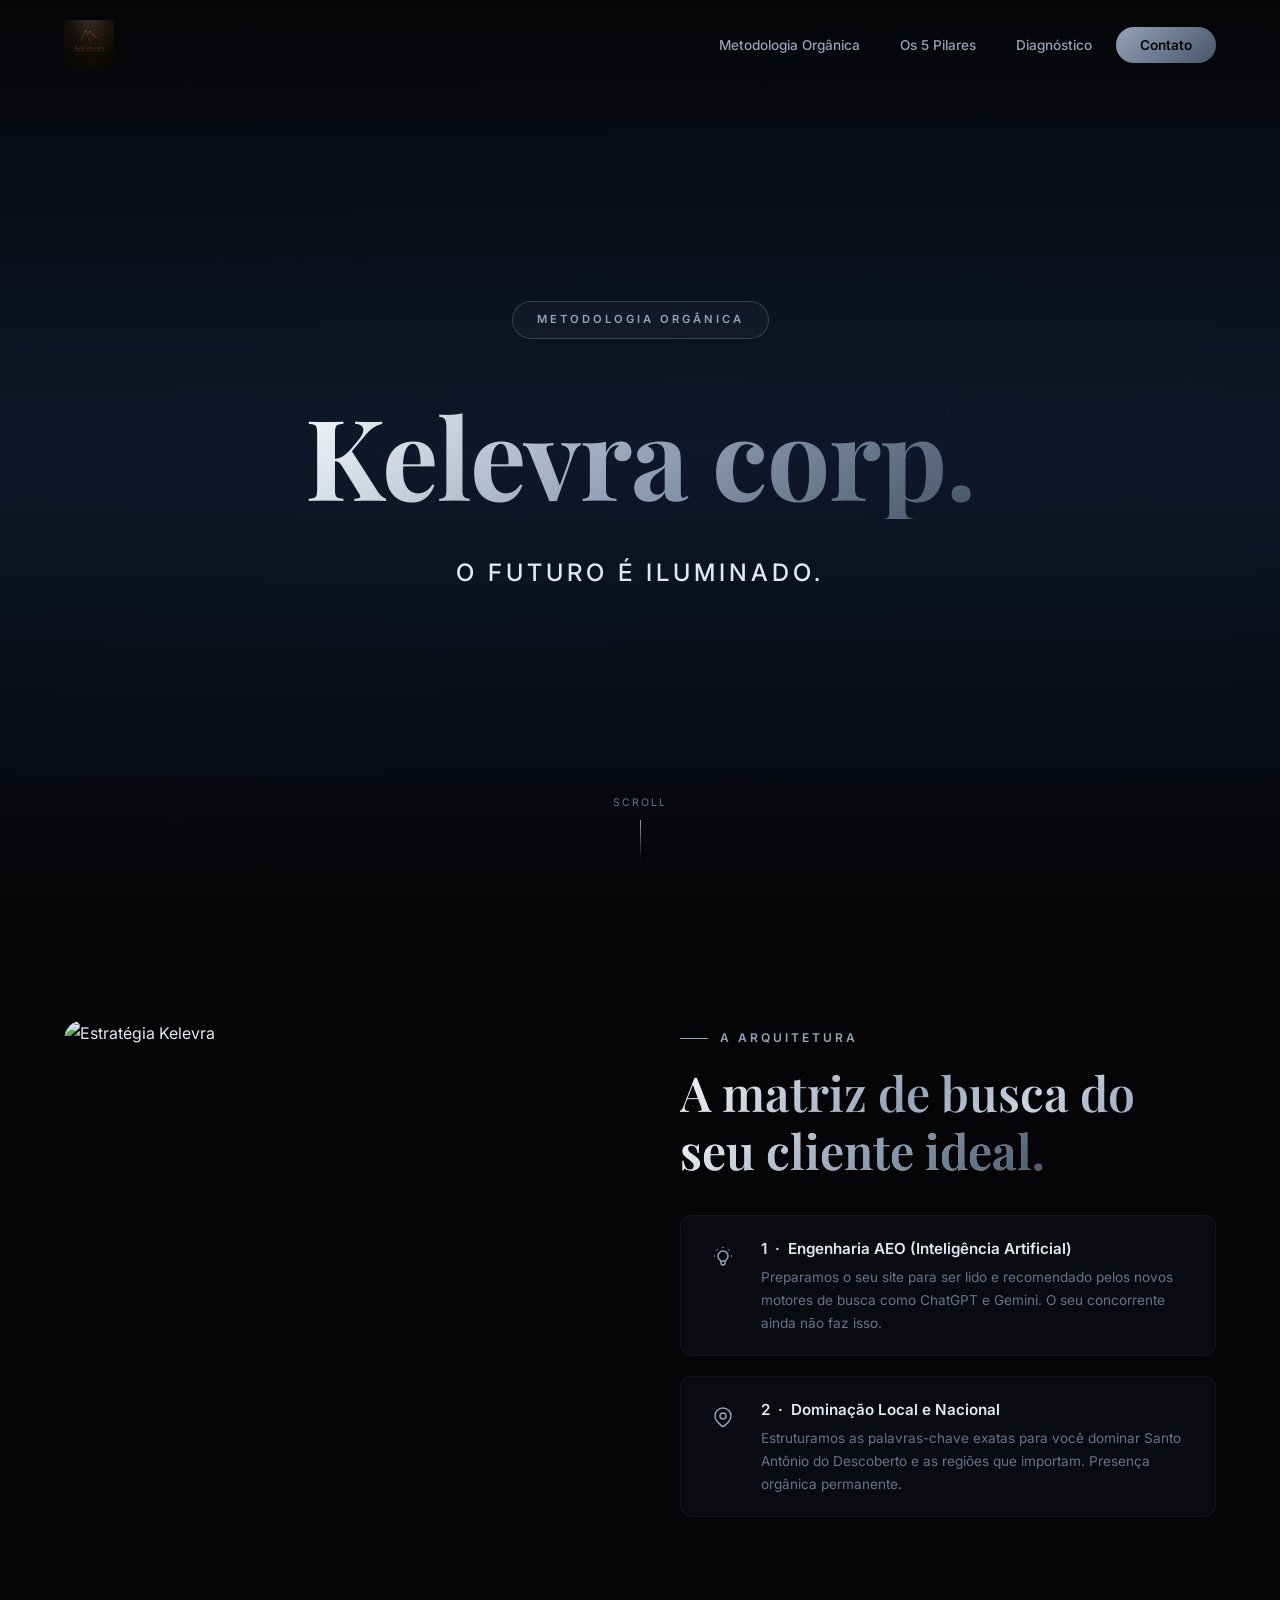
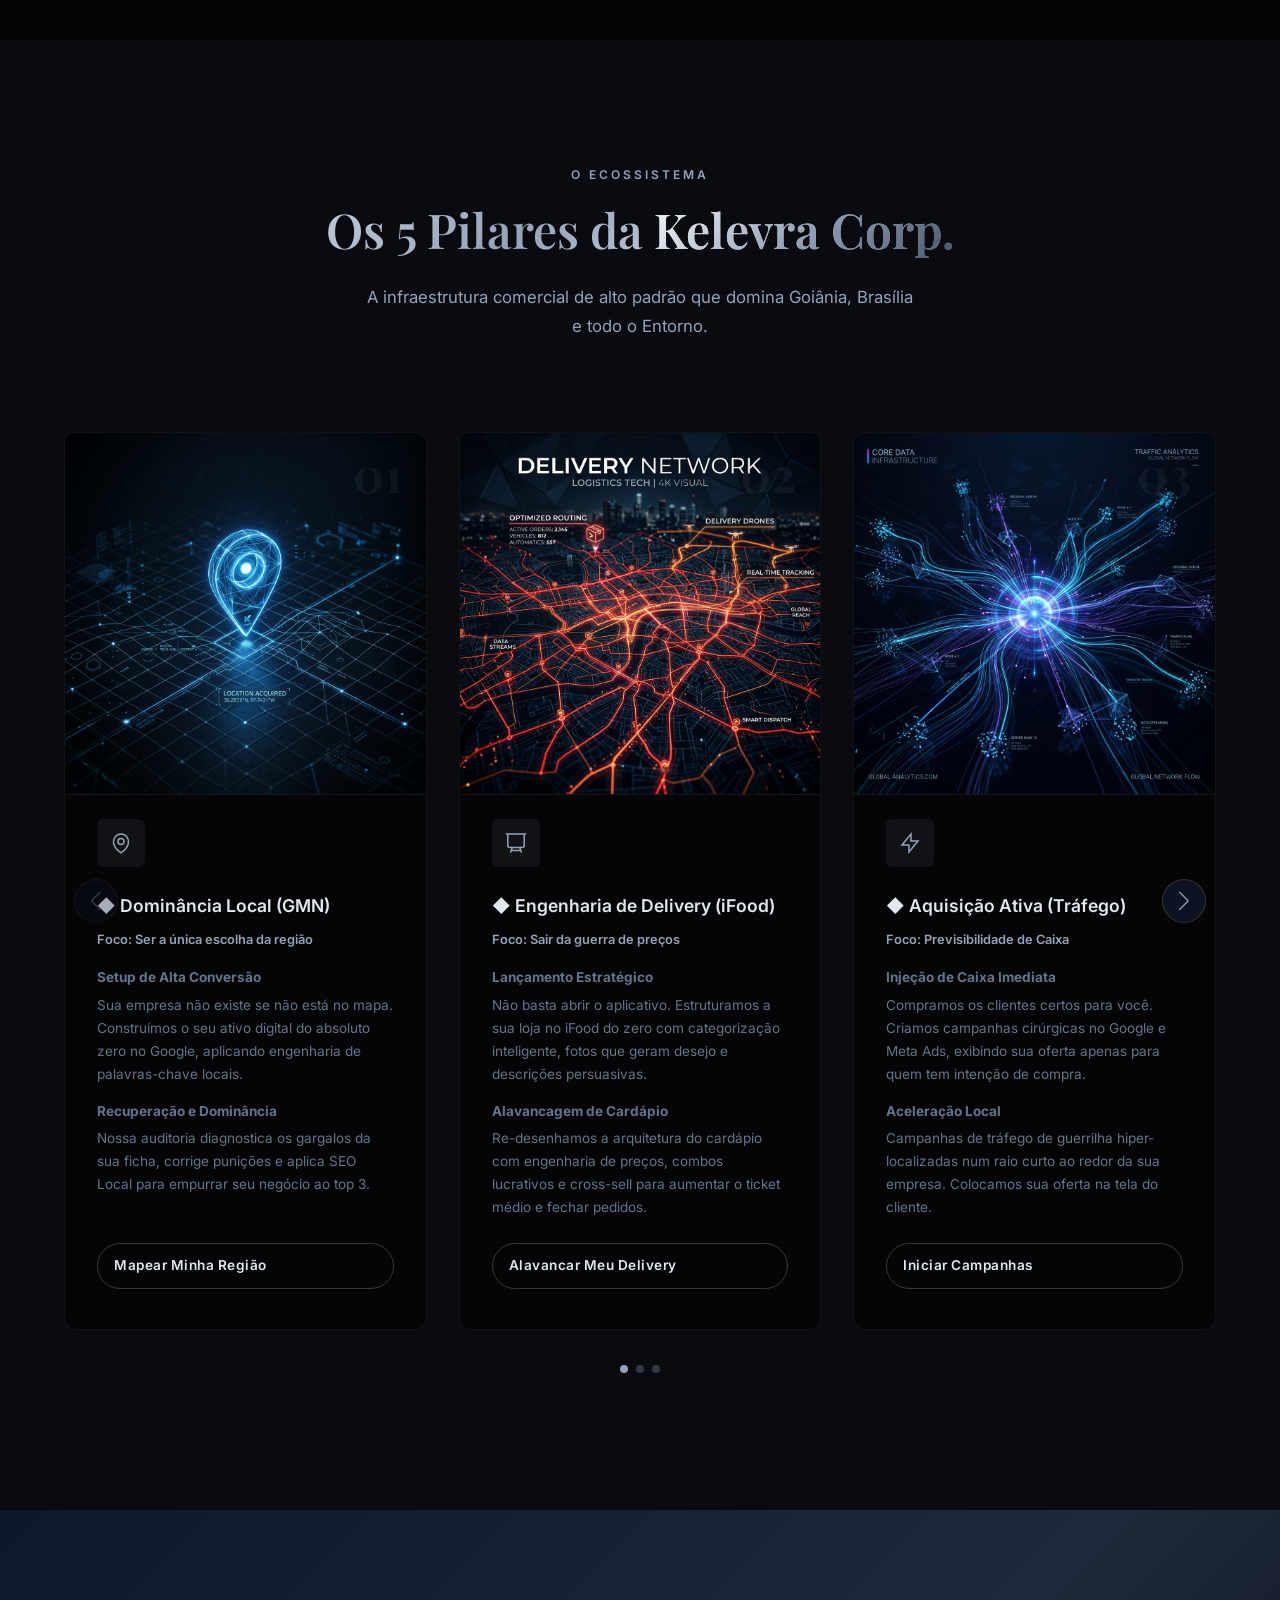
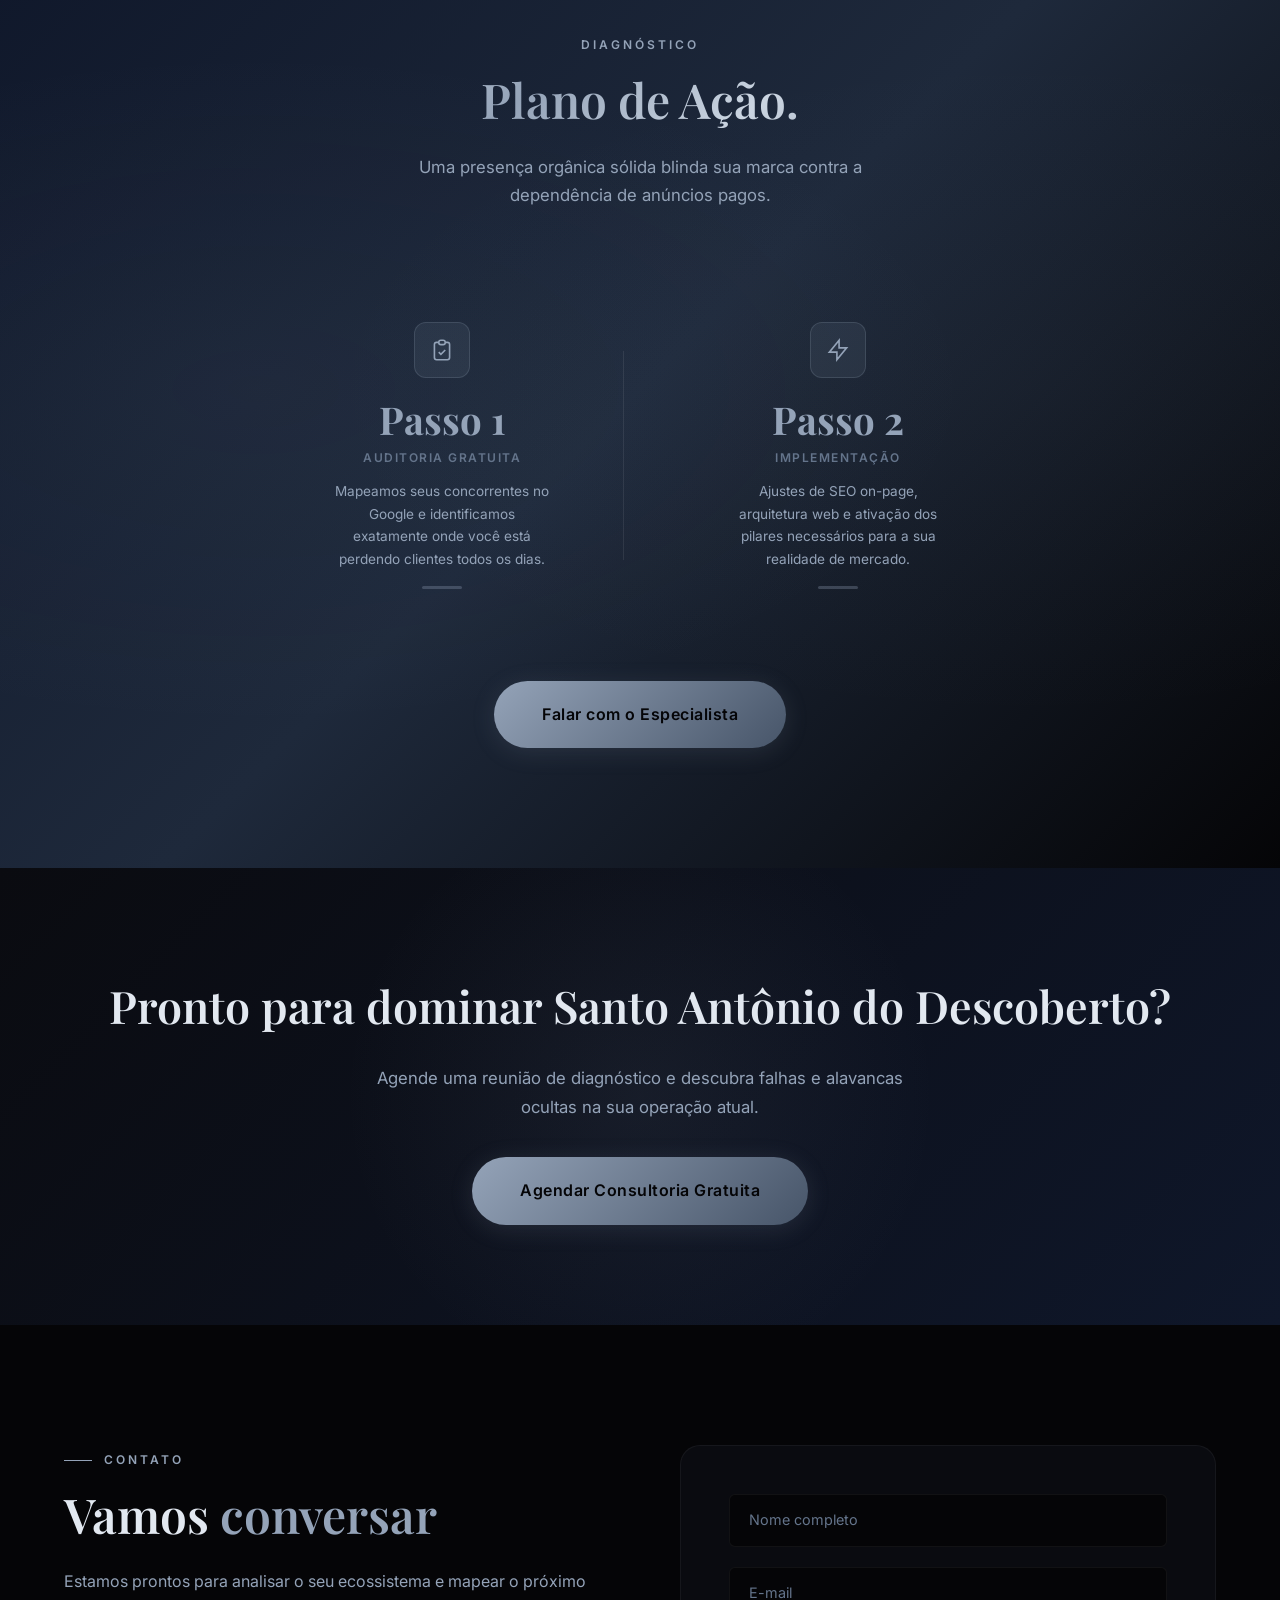
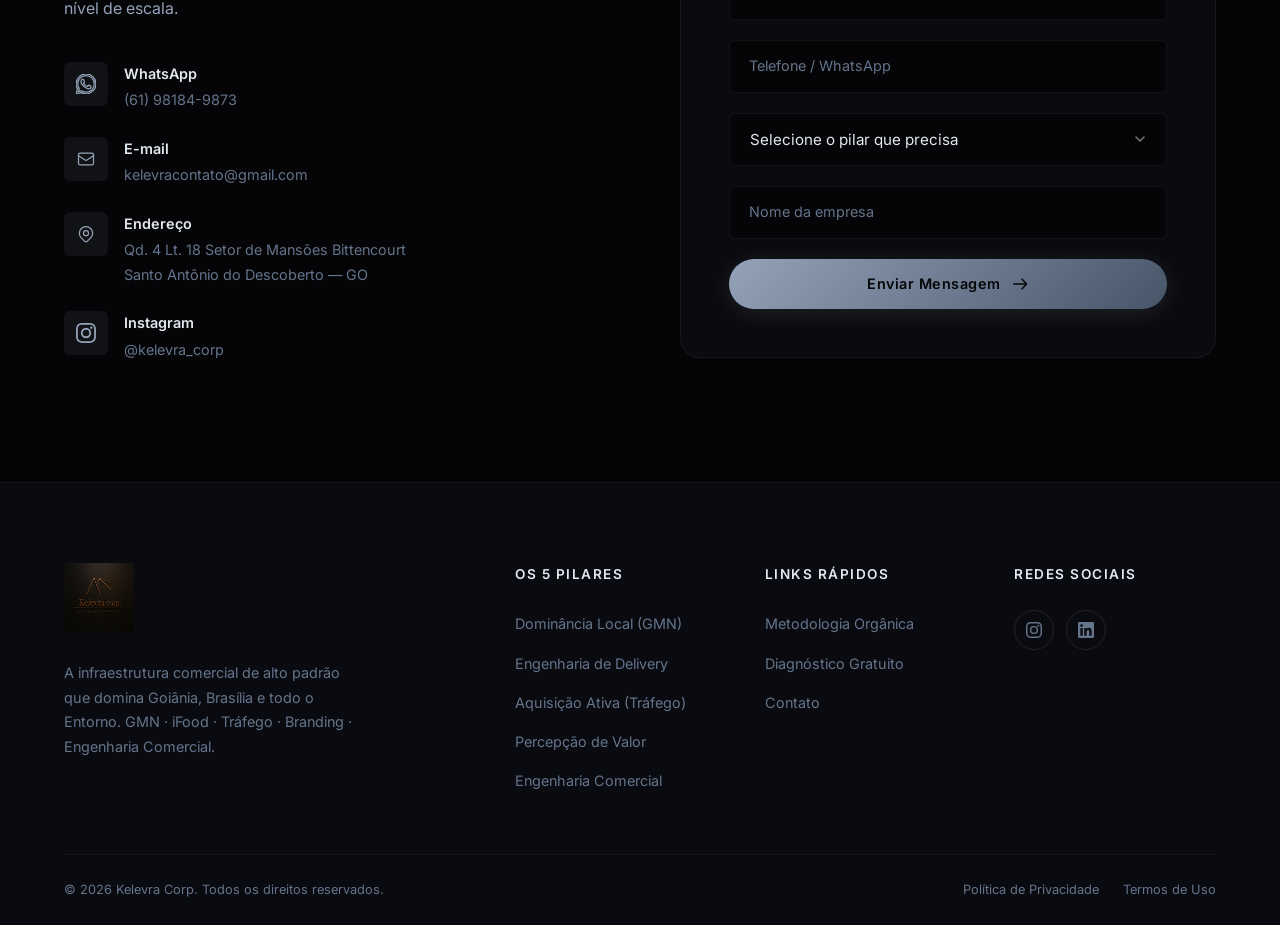
==== commit fb8f9578: "feat: Expand regional targeting to include Goiania and Entorno" ====
--- a/index.html
+++ b/index.html
@@ -4,15 +4,15 @@
 <head>
     <meta charset="UTF-8">
     <meta name="viewport" content="width=device-width, initial-scale=1.0">
-    <title>Kelevra Corp — Metodologia Orgânica | Brasília e Entorno</title>
-    <meta name="description" content="Kelevra Corp: A infraestrutura comercial de alto padrão que domina Brasília e Entorno. GMN, iFood, Tráfego, Branding e Engenharia Comercial.">
+    <title>Kelevra Corp — Metodologia Orgânica | Goiânia, Brasília e Entorno</title>
+    <meta name="description" content="Kelevra Corp: A infraestrutura comercial de alto padrão que domina Goiânia, Brasília e Entorno. GMN, iFood, Tráfego, Branding e Engenharia Comercial.">
     <link rel="canonical" href="https://kelevra.shop/">
 
     <!-- OpenGraph / WhatsApp / Facebook -->
     <meta property="og:type" content="website">
     <meta property="og:url" content="https://kelevra.shop/">
     <meta property="og:title" content="Kelevra Corp — Metodologia Orgânica">
-    <meta property="og:description" content="Infraestrutura comercial de alto padrão para negócios locais em Brasília e Entorno. Dominância de Google Maps, automação e presença digital.">
+    <meta property="og:description" content="Infraestrutura comercial de alto padrão para negócios locais em Goiânia, Brasília e Entorno. Dominância de Google Maps, automação e presença digital.">
     <meta property="og:image" content="https://kelevra.shop/img/logo.png">
     <meta property="og:locale" content="pt_BR">
     <meta property="og:site_name" content="Kelevra Corp">
@@ -38,7 +38,7 @@
         "addressRegion": "DF",
         "addressCountry": "BR"
       },
-      "areaServed": ["Brasília", "Distrito Federal", "Santo Antônio do Descoberto", "Entorno do DF"],
+      "areaServed": ["Brasília", "Distrito Federal", "Goiânia", "Goiás", "Santo Antônio do Descoberto", "Entorno do DF"],
       "hasOfferCatalog": {
         "@type": "OfferCatalog",
         "name": "Infraestruturas Kelevra",
@@ -156,7 +156,7 @@
                 <span class="section-label animate-on-scroll">O Ecossistema</span>
                 <h2 class="section-title animate-on-scroll text-metallic">Os 5 Pilares da <span
                         class="text-gold-gradient">Kelevra Corp.</span></h2>
-                <p class="section-subtitle animate-on-scroll">A infraestrutura comercial de alto padrão que domina Santo Antônio do Descoberto e região.</p>
+                <p class="section-subtitle animate-on-scroll">A infraestrutura comercial de alto padrão que domina Goiânia, Brasília e todo o Entorno.</p>
             </div>
 
             <div class="swiper ecossistema-swiper animate-on-scroll">
@@ -479,7 +479,7 @@
                         <img src="img/logo.png" alt="Kelevra Corp - O Futuro é Iluminado"
                             class="logo-img logo-img--footer">
                     </a>
-                    <p class="footer__description">A infraestrutura comercial de alto padrão que domina Santo Antônio do Descoberto e região. GMN · iFood · Tráfego · Branding · Engenharia Comercial.</p>
+                    <p class="footer__description">A infraestrutura comercial de alto padrão que domina Goiânia, Brasília e todo o Entorno. GMN · iFood · Tráfego · Branding · Engenharia Comercial.</p>
                 </div>
                 <div class="footer__links">
                     <h4>Os 5 Pilares</h4>
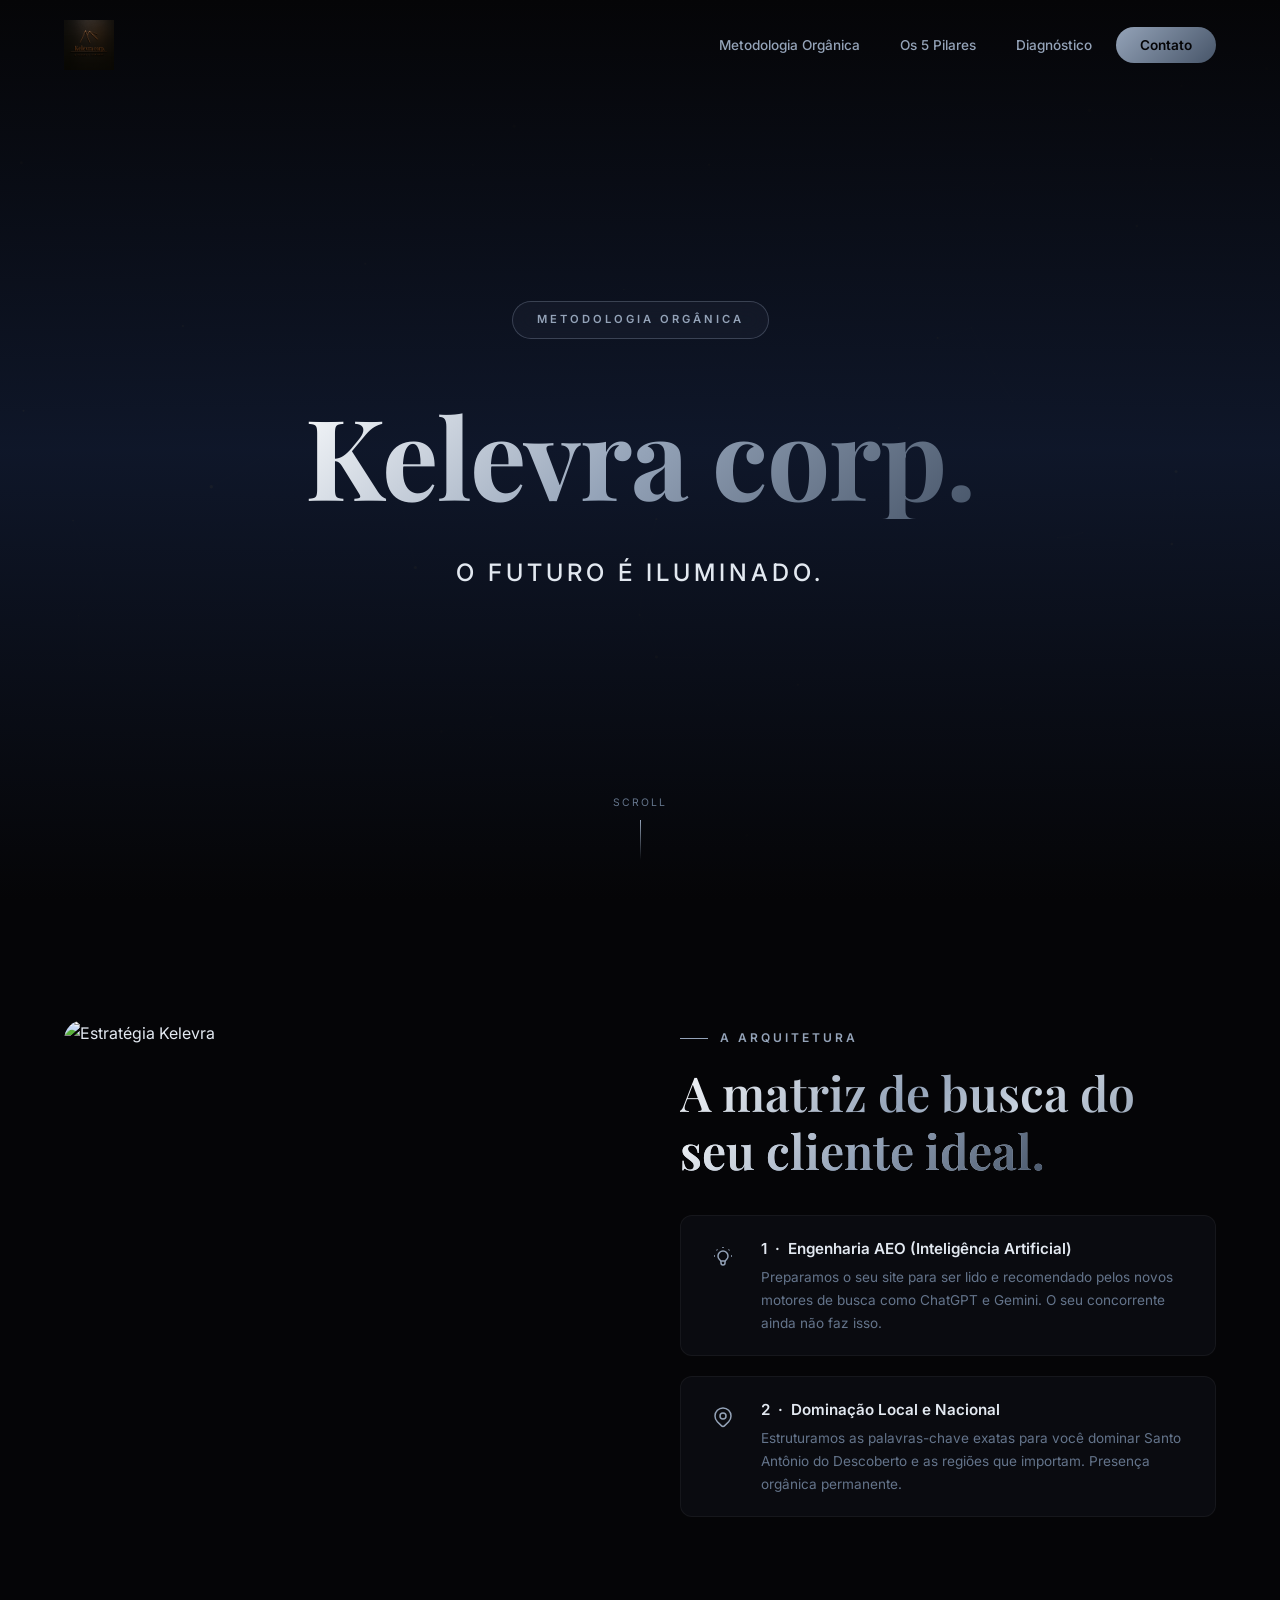
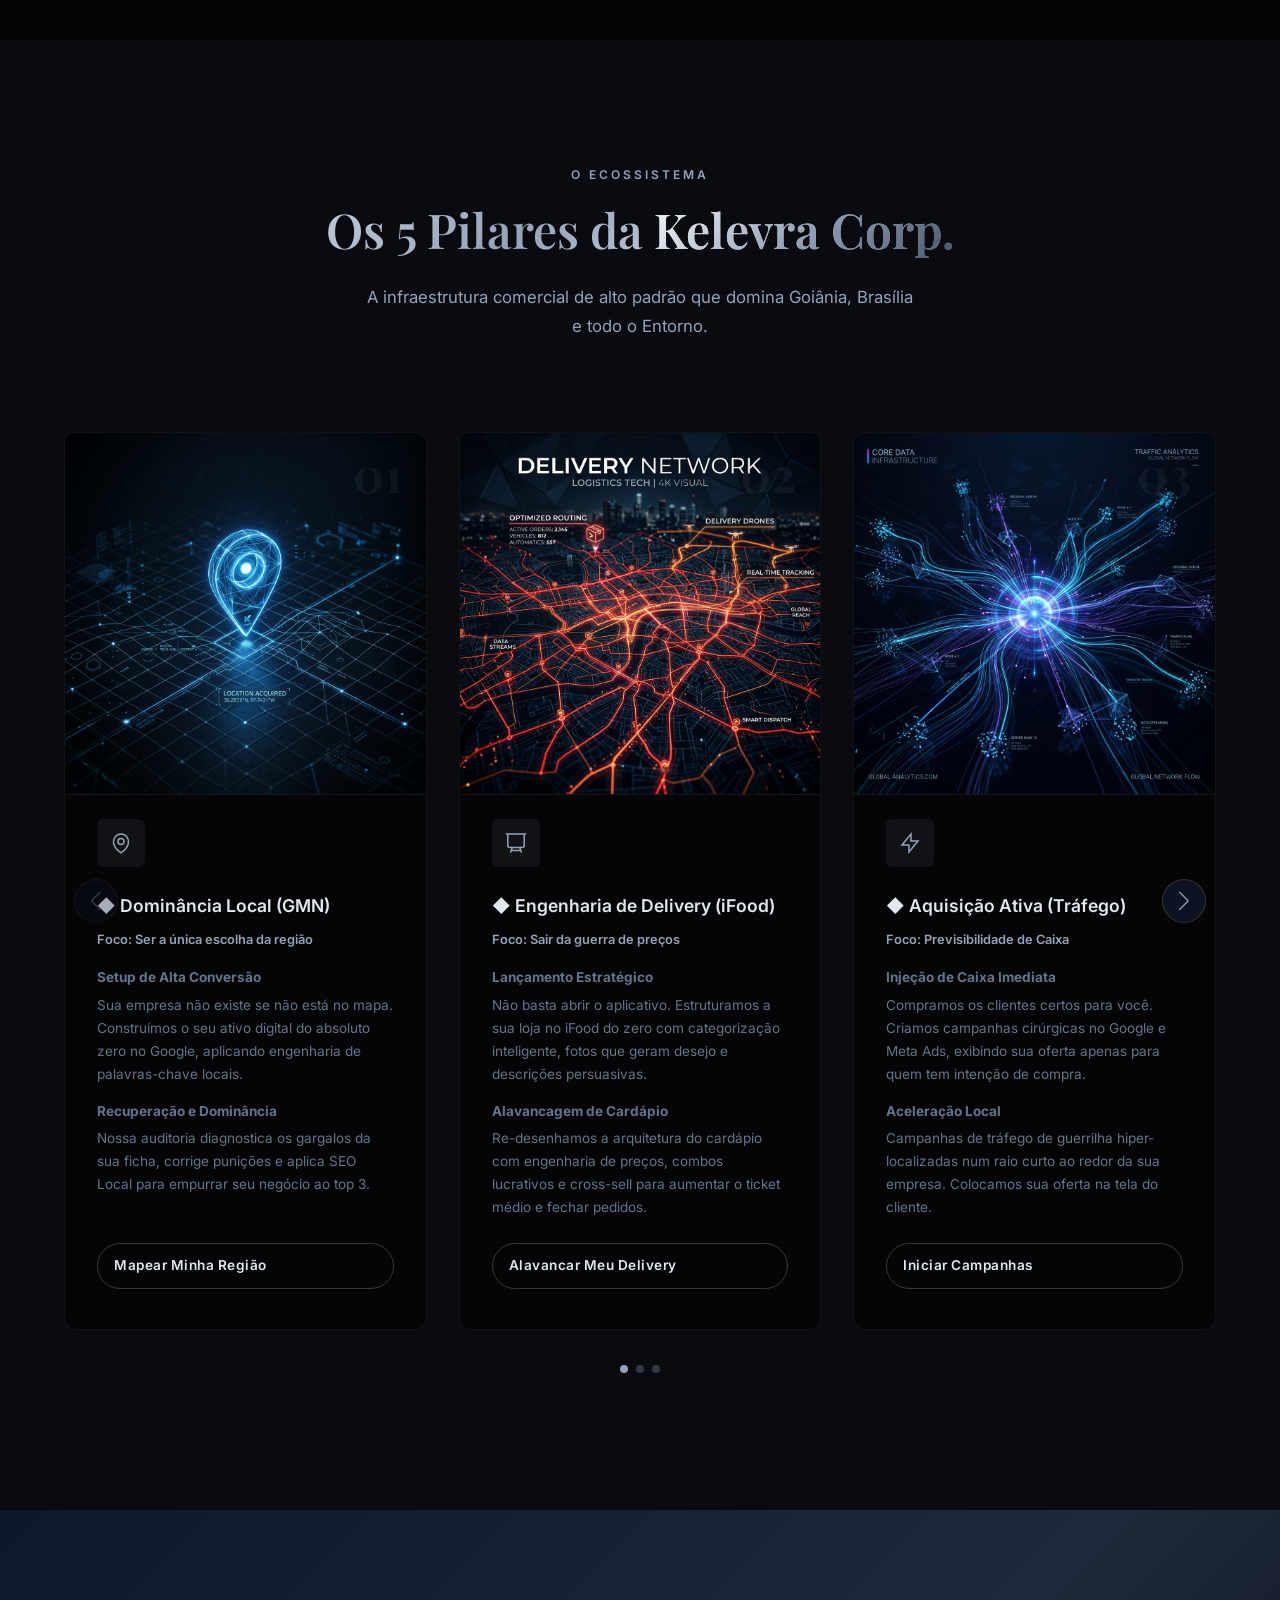
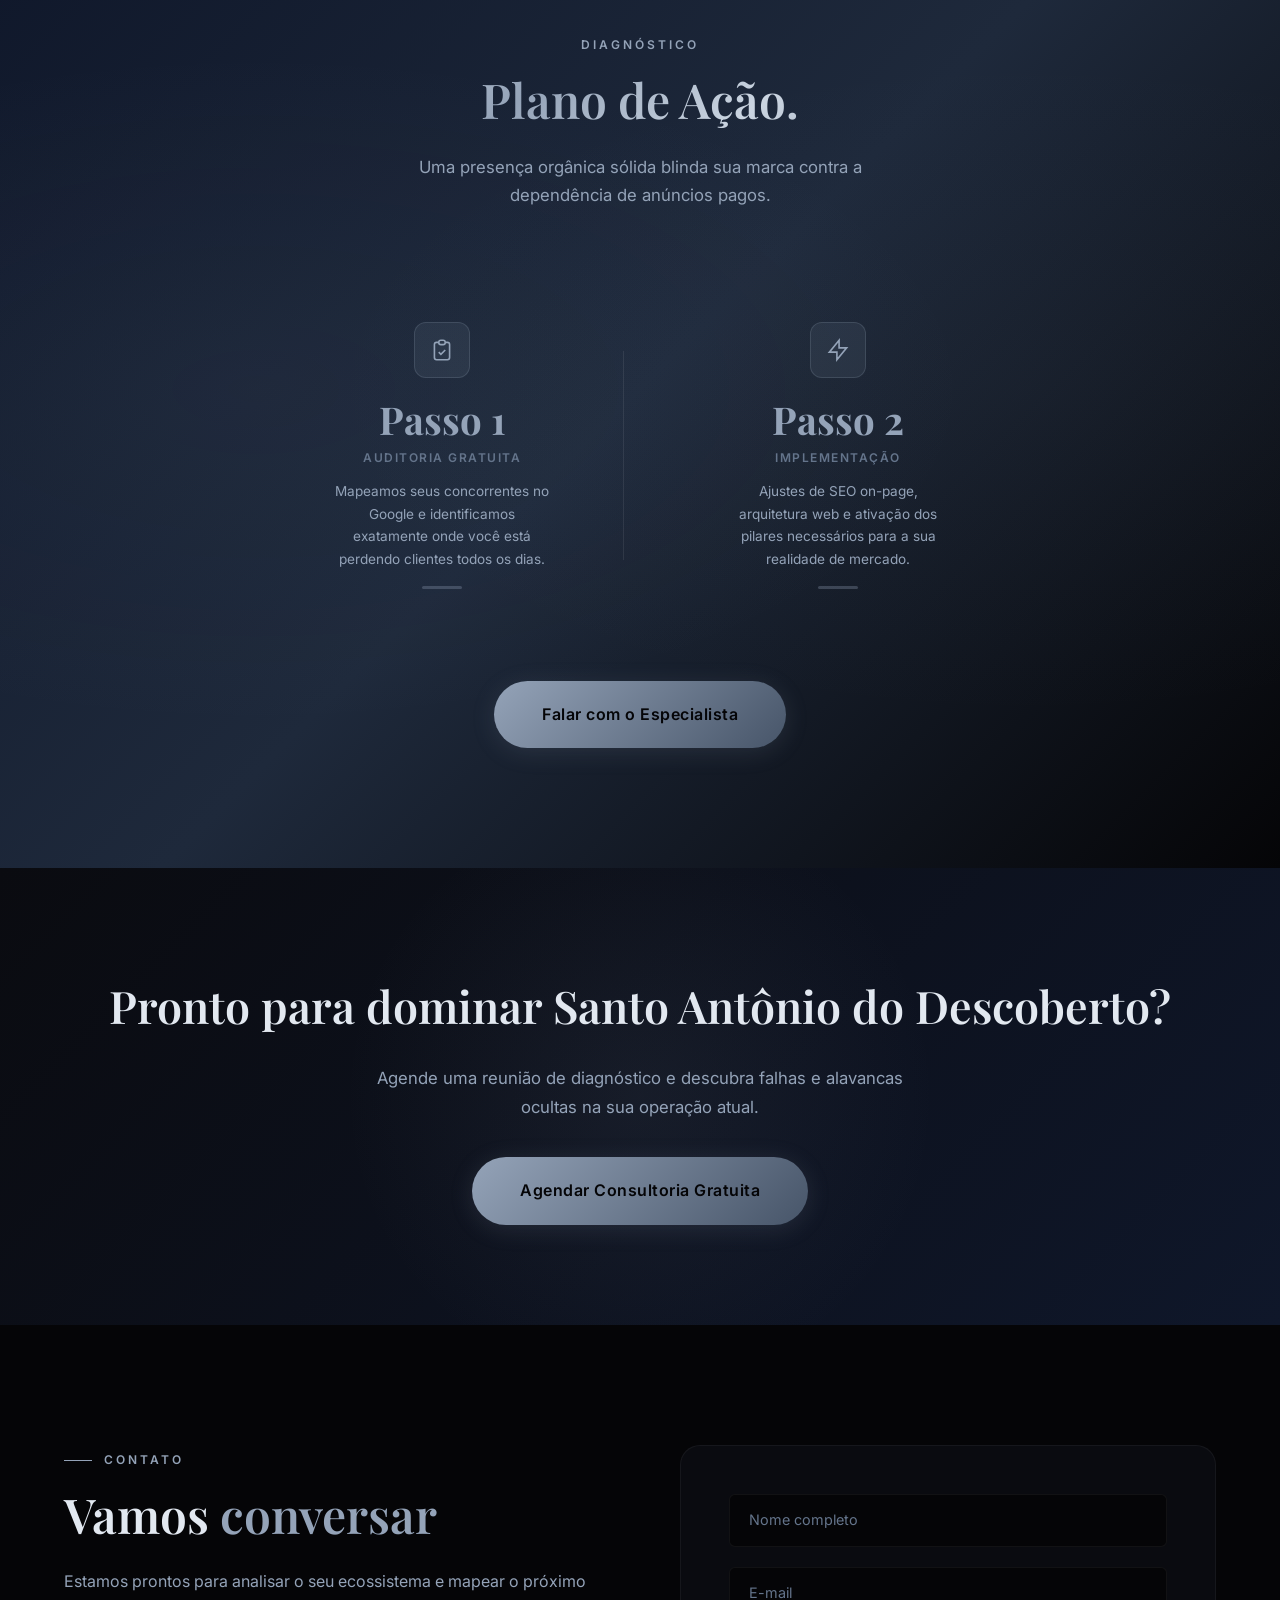
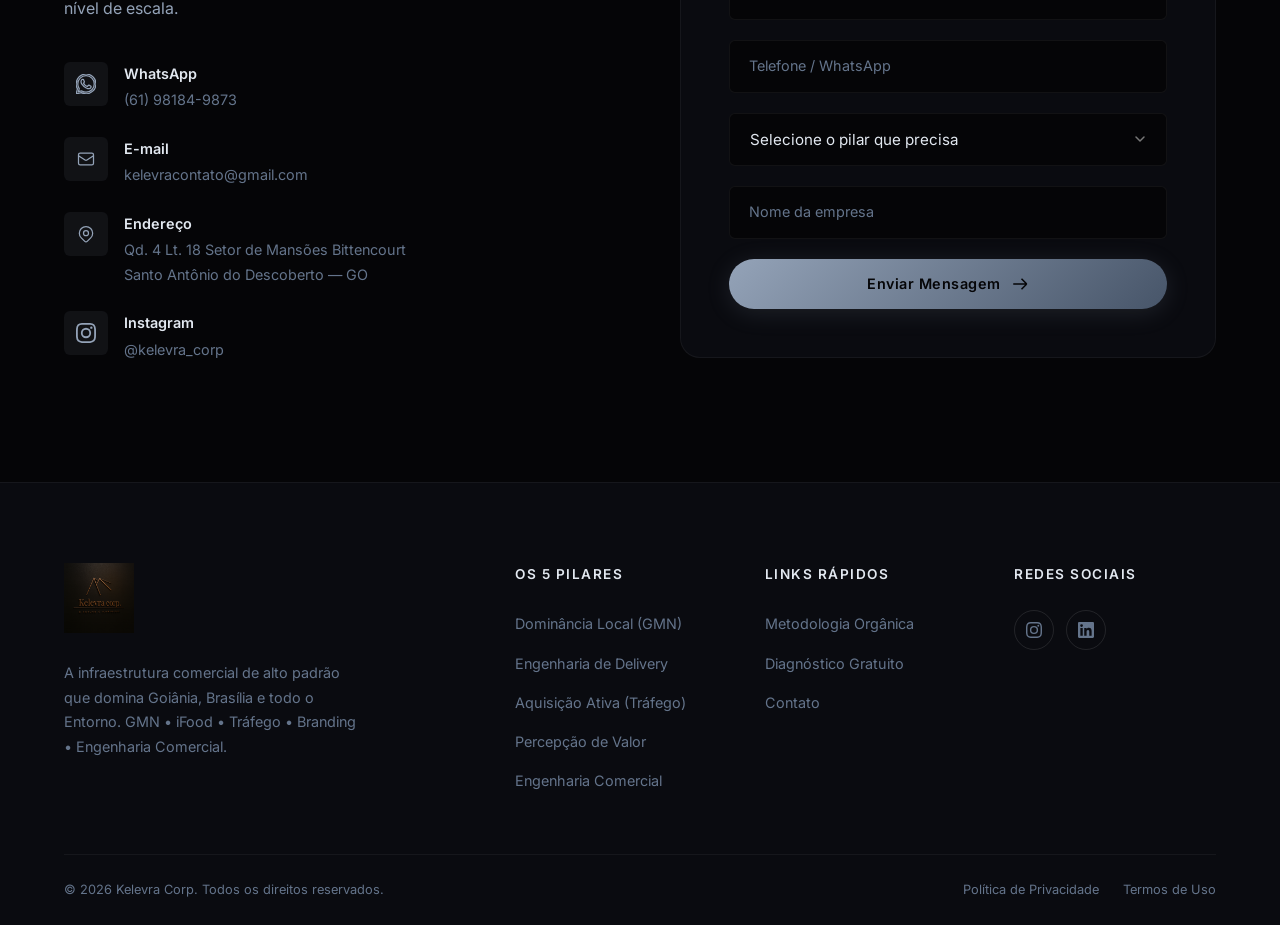
==== commit 41788b3a: "fix: Correctly apply regional copy for Goiania via regex replacing encoded chars" ====
--- a/index.html
+++ b/index.html
@@ -4,7 +4,7 @@
 <head>
     <meta charset="UTF-8">
     <meta name="viewport" content="width=device-width, initial-scale=1.0">
-    <title>Kelevra Corp — Metodologia Orgânica | Goiânia, Brasília e Entorno</title>
+    <title>Kelevra Corp – Metodologia Orgânica | Goiânia, Brasília e Entorno</title>
     <meta name="description" content="Kelevra Corp: A infraestrutura comercial de alto padrão que domina Goiânia, Brasília e Entorno. GMN, iFood, Tráfego, Branding e Engenharia Comercial.">
     <link rel="canonical" href="https://kelevra.shop/">
 
@@ -20,7 +20,7 @@
     <!-- Twitter Card -->
     <meta name="twitter:card" content="summary_large_image">
     <meta name="twitter:title" content="Kelevra Corp — Metodologia Orgânica">
-    <meta name="twitter:description" content="Infraestrutura comercial de alto padrão para negócios locais no DF e região.">
+    <meta name="twitter:description" content="Infraestrutura comercial de alto padrão para negócios locais em Goiânia, Brasília e Entorno. Dominância de Google Maps, automação e presença digital.">
     <meta name="twitter:image" content="https://kelevra.shop/img/logo.png">
 
     <!-- Schema.org JSON-LD -->
@@ -38,7 +38,7 @@
         "addressRegion": "DF",
         "addressCountry": "BR"
       },
-      "areaServed": ["Brasília", "Distrito Federal", "Goiânia", "Goiás", "Santo Antônio do Descoberto", "Entorno do DF"],
+      "areaServed": ["Goiânia", "Goiás", "Brasília", "Distrito Federal", "Santo Antônio do Descoberto", "Entorno do DF"],
       "hasOfferCatalog": {
         "@type": "OfferCatalog",
         "name": "Infraestruturas Kelevra",
@@ -479,7 +479,7 @@
                         <img src="img/logo.png" alt="Kelevra Corp - O Futuro é Iluminado"
                             class="logo-img logo-img--footer">
                     </a>
-                    <p class="footer__description">A infraestrutura comercial de alto padrão que domina Goiânia, Brasília e todo o Entorno. GMN · iFood · Tráfego · Branding · Engenharia Comercial.</p>
+                    <p class="footer__description">A infraestrutura comercial de alto padrão que domina Goiânia, Brasília e todo o Entorno. GMN • iFood • Tráfego • Branding • Engenharia Comercial.</p>
                 </div>
                 <div class="footer__links">
                     <h4>Os 5 Pilares</h4>
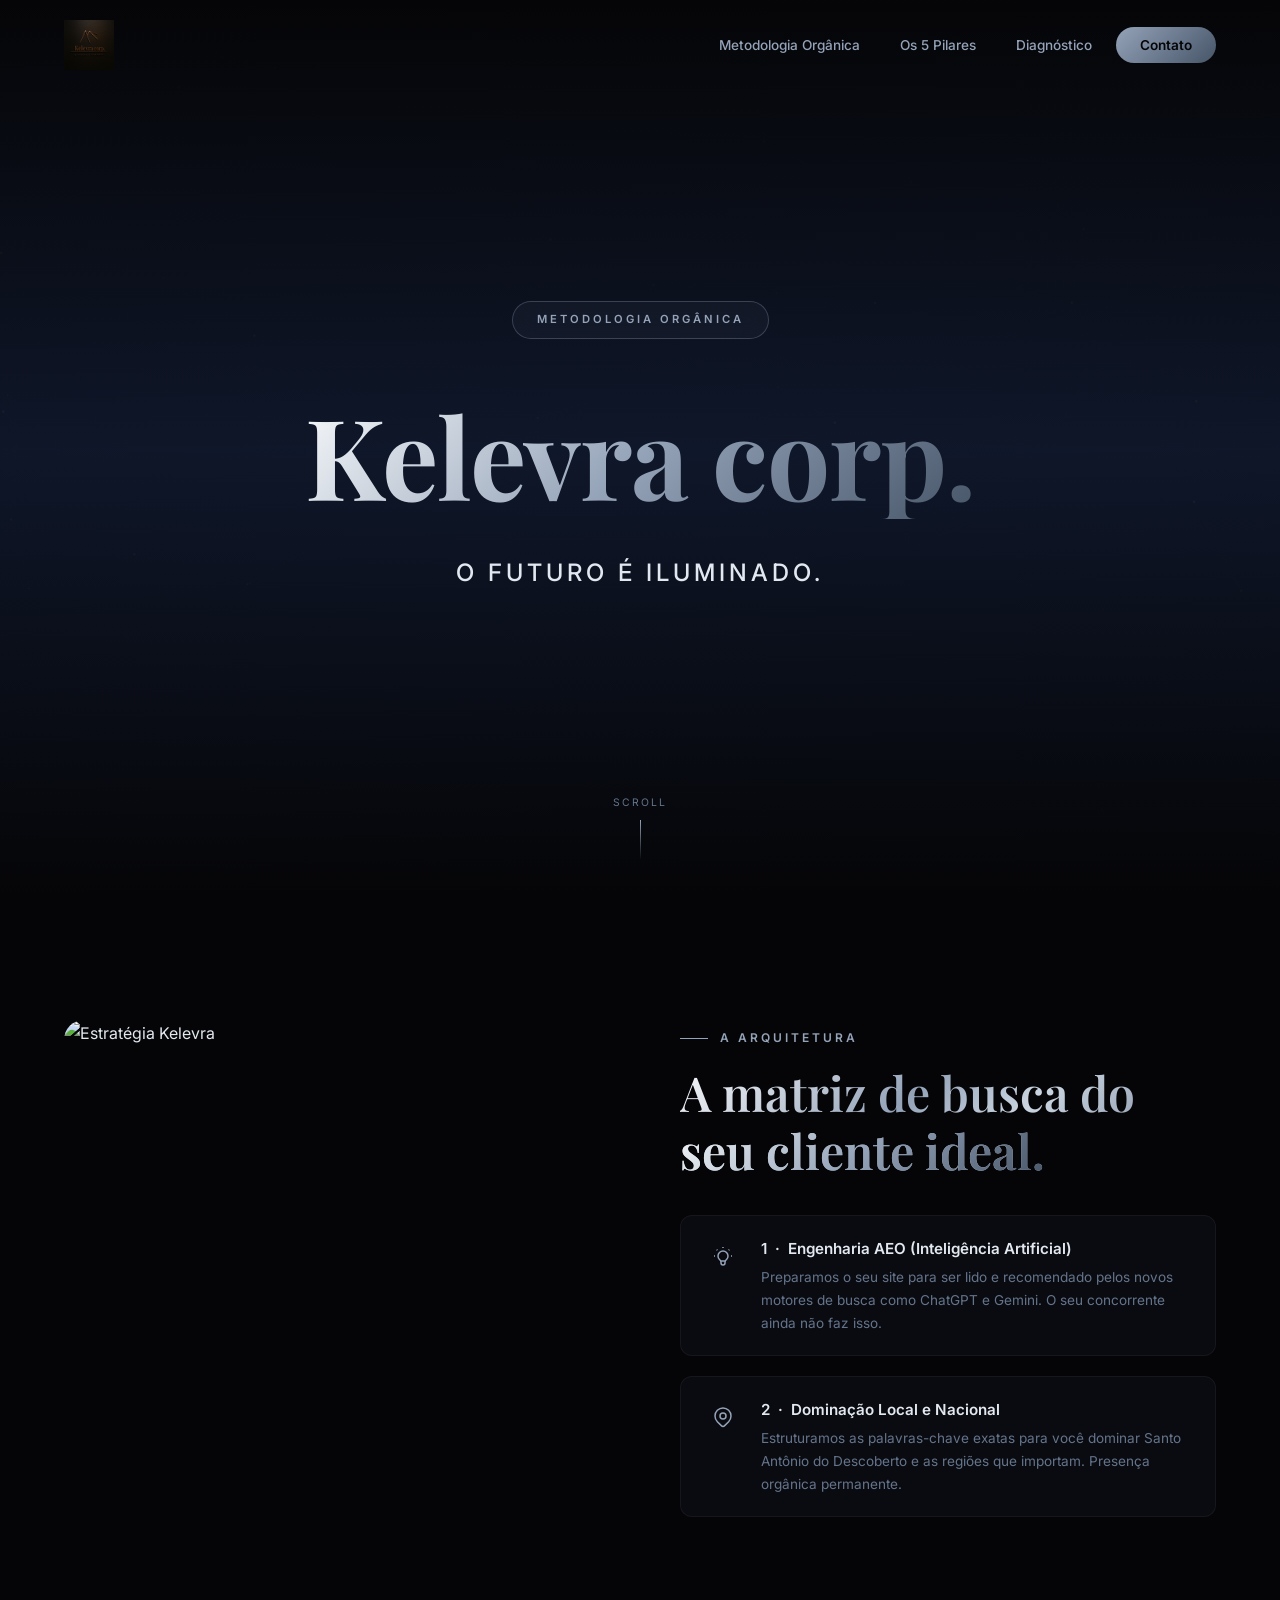
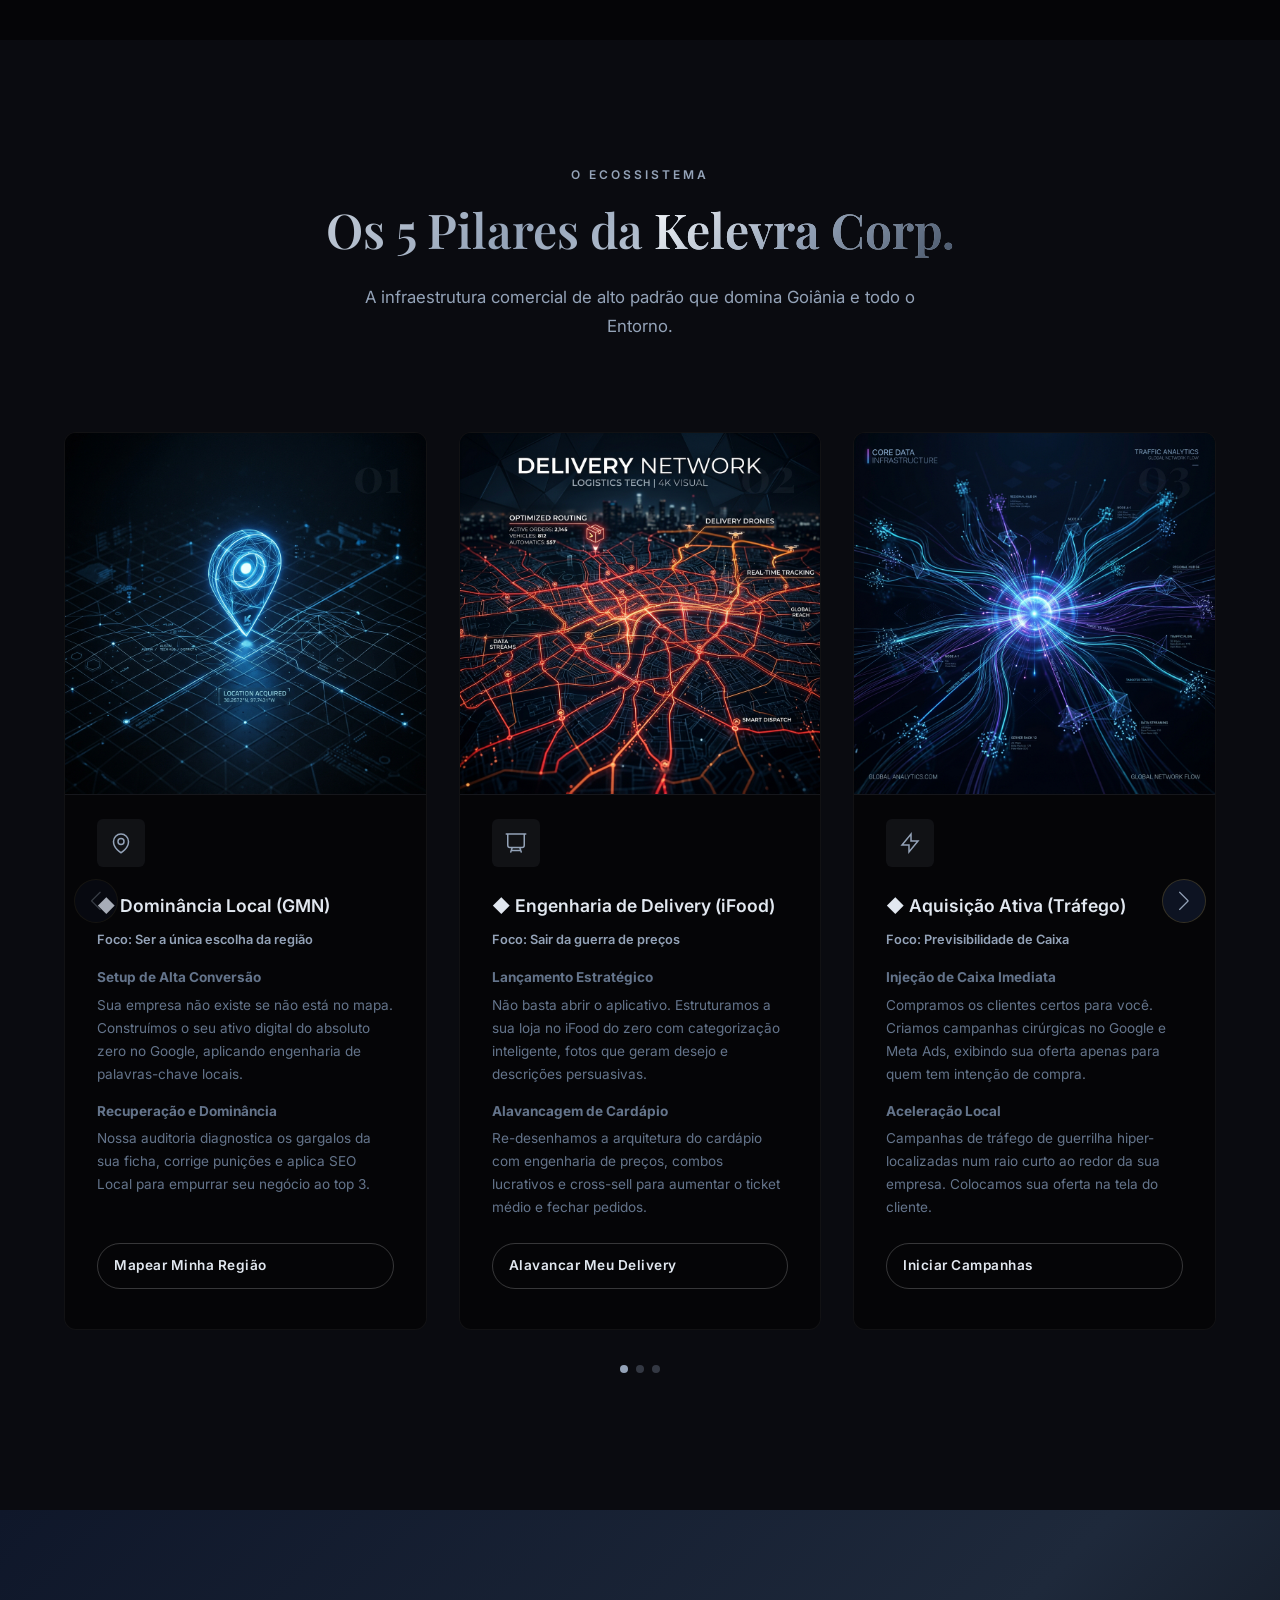
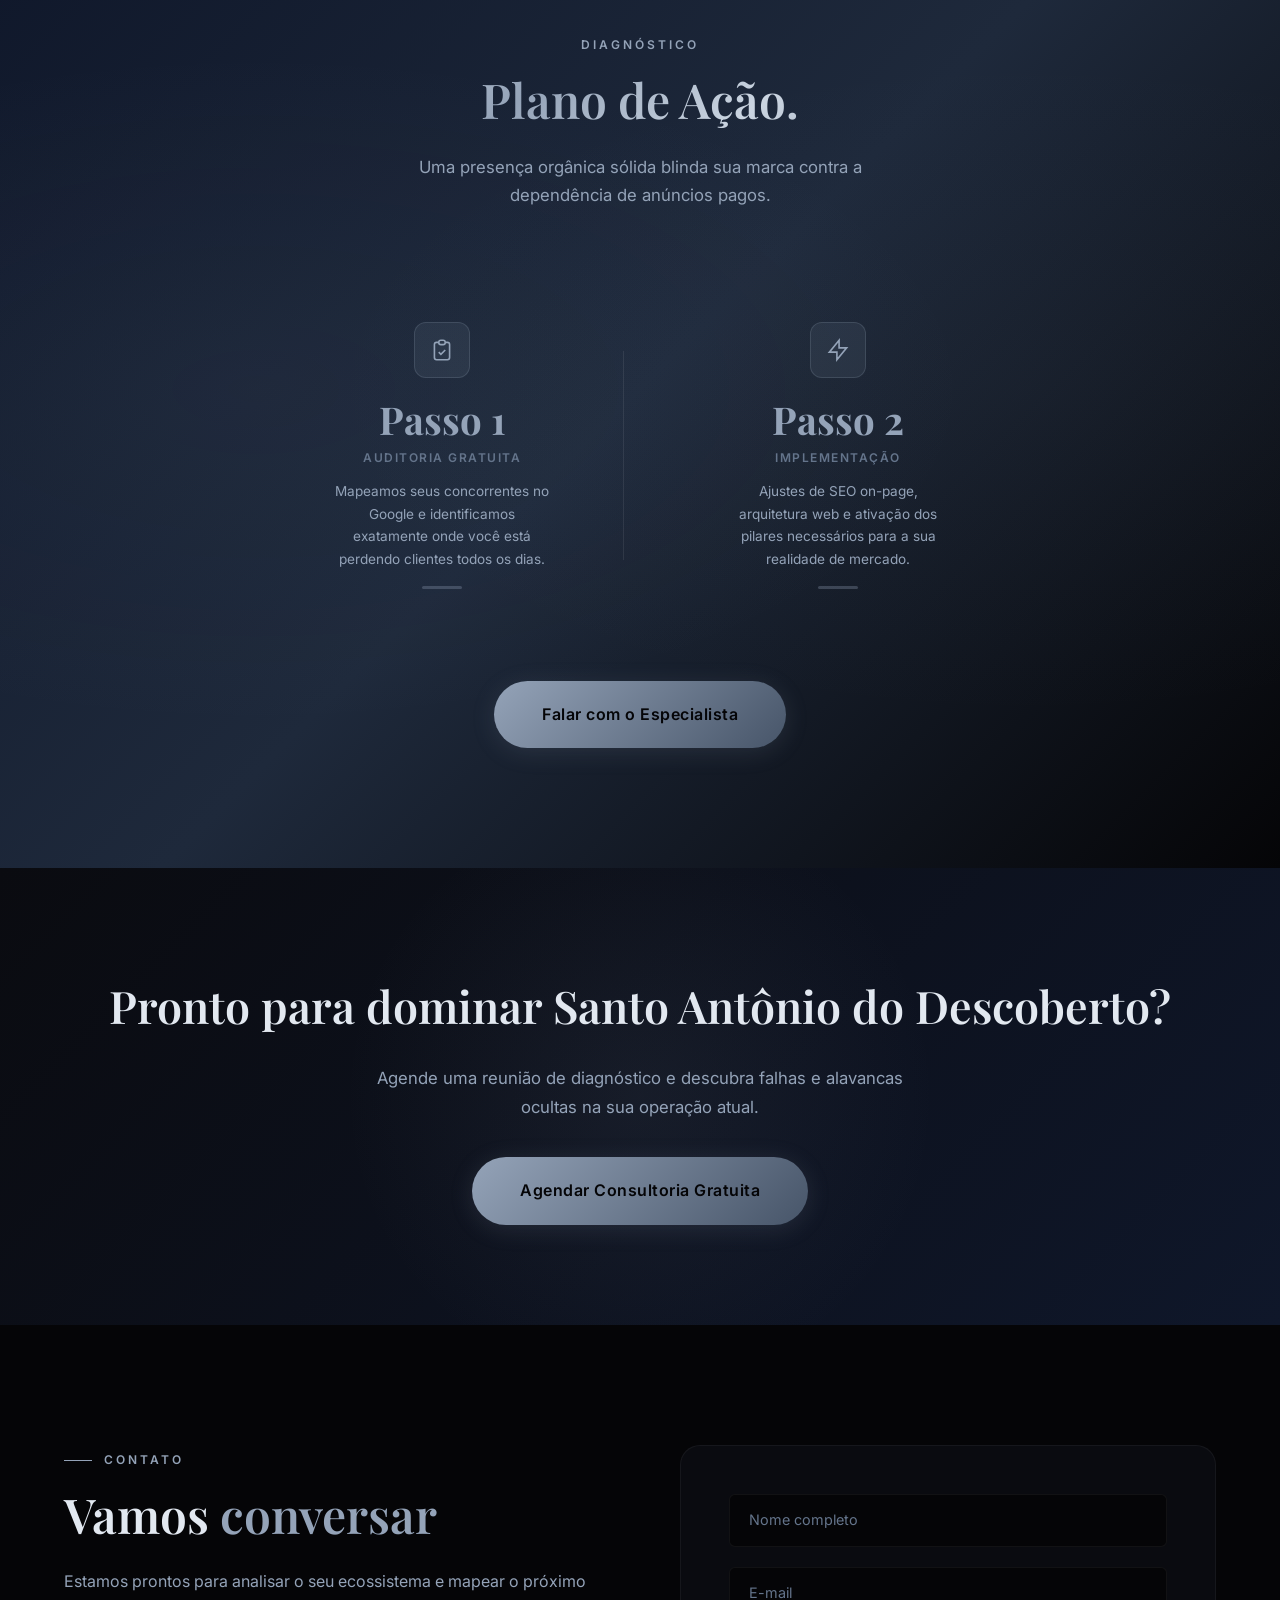
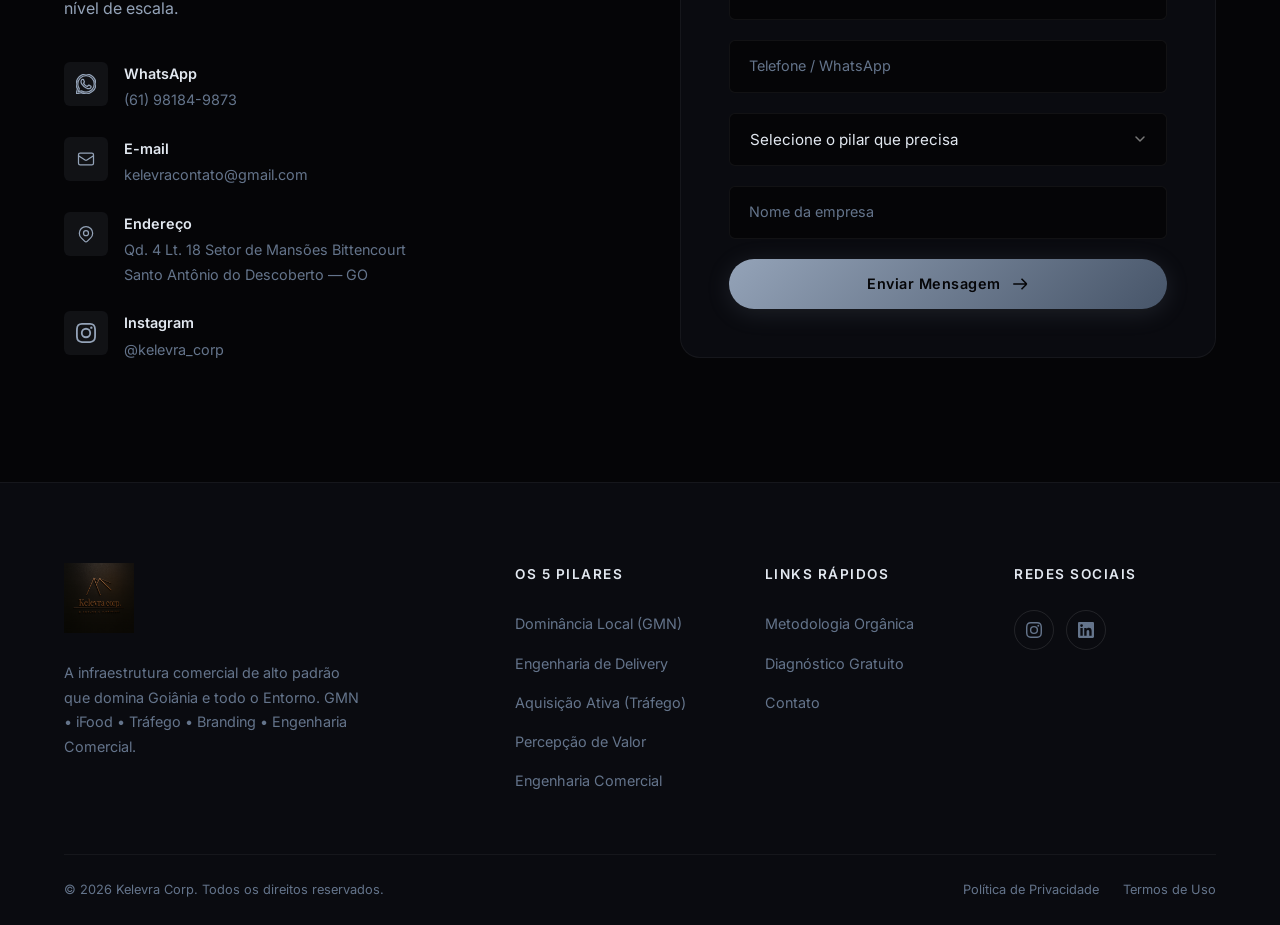
==== commit cad3ba57: "refactor: Update region strictly to Goias/Goiania, remove DF" ====
--- a/index.html
+++ b/index.html
@@ -4,15 +4,15 @@
 <head>
     <meta charset="UTF-8">
     <meta name="viewport" content="width=device-width, initial-scale=1.0">
-    <title>Kelevra Corp – Metodologia Orgânica | Goiânia, Brasília e Entorno</title>
-    <meta name="description" content="Kelevra Corp: A infraestrutura comercial de alto padrão que domina Goiânia, Brasília e Entorno. GMN, iFood, Tráfego, Branding e Engenharia Comercial.">
+    <title>Kelevra Corp – Metodologia Orgânica | Goiânia e Entorno</title>
+    <meta name="description" content="Kelevra Corp: A infraestrutura comercial de alto padrão que domina Goiânia e Entorno. GMN, iFood, Tráfego, Branding e Engenharia Comercial.">
     <link rel="canonical" href="https://kelevra.shop/">
 
     <!-- OpenGraph / WhatsApp / Facebook -->
     <meta property="og:type" content="website">
     <meta property="og:url" content="https://kelevra.shop/">
     <meta property="og:title" content="Kelevra Corp — Metodologia Orgânica">
-    <meta property="og:description" content="Infraestrutura comercial de alto padrão para negócios locais em Goiânia, Brasília e Entorno. Dominância de Google Maps, automação e presença digital.">
+    <meta property="og:description" content="Infraestrutura comercial de alto padrão para negócios locais em Goiânia e Entorno. Dominância de Google Maps, automação e presença digital.">
     <meta property="og:image" content="https://kelevra.shop/img/logo.png">
     <meta property="og:locale" content="pt_BR">
     <meta property="og:site_name" content="Kelevra Corp">
@@ -20,7 +20,7 @@
     <!-- Twitter Card -->
     <meta name="twitter:card" content="summary_large_image">
     <meta name="twitter:title" content="Kelevra Corp — Metodologia Orgânica">
-    <meta name="twitter:description" content="Infraestrutura comercial de alto padrão para negócios locais em Goiânia, Brasília e Entorno. Dominância de Google Maps, automação e presença digital.">
+    <meta name="twitter:description" content="Infraestrutura comercial de alto padrão para negócios locais em Goiânia e Entorno. Dominância de Google Maps, automação e presença digital.">
     <meta name="twitter:image" content="https://kelevra.shop/img/logo.png">
 
     <!-- Schema.org JSON-LD -->
@@ -38,7 +38,7 @@
         "addressRegion": "DF",
         "addressCountry": "BR"
       },
-      "areaServed": ["Goiânia", "Goiás", "Brasília", "Distrito Federal", "Santo Antônio do Descoberto", "Entorno do DF"],
+      "areaServed": ["Goiânia", "Goiás", "Entorno de Goiás"],
       "hasOfferCatalog": {
         "@type": "OfferCatalog",
         "name": "Infraestruturas Kelevra",
@@ -156,7 +156,7 @@
                 <span class="section-label animate-on-scroll">O Ecossistema</span>
                 <h2 class="section-title animate-on-scroll text-metallic">Os 5 Pilares da <span
                         class="text-gold-gradient">Kelevra Corp.</span></h2>
-                <p class="section-subtitle animate-on-scroll">A infraestrutura comercial de alto padrão que domina Goiânia, Brasília e todo o Entorno.</p>
+                <p class="section-subtitle animate-on-scroll">A infraestrutura comercial de alto padrão que domina Goiânia e todo o Entorno.</p>
             </div>
 
             <div class="swiper ecossistema-swiper animate-on-scroll">
@@ -479,7 +479,7 @@
                         <img src="img/logo.png" alt="Kelevra Corp - O Futuro é Iluminado"
                             class="logo-img logo-img--footer">
                     </a>
-                    <p class="footer__description">A infraestrutura comercial de alto padrão que domina Goiânia, Brasília e todo o Entorno. GMN • iFood • Tráfego • Branding • Engenharia Comercial.</p>
+                    <p class="footer__description">A infraestrutura comercial de alto padrão que domina Goiânia e todo o Entorno. GMN • iFood • Tráfego • Branding • Engenharia Comercial.</p>
                 </div>
                 <div class="footer__links">
                     <h4>Os 5 Pilares</h4>
